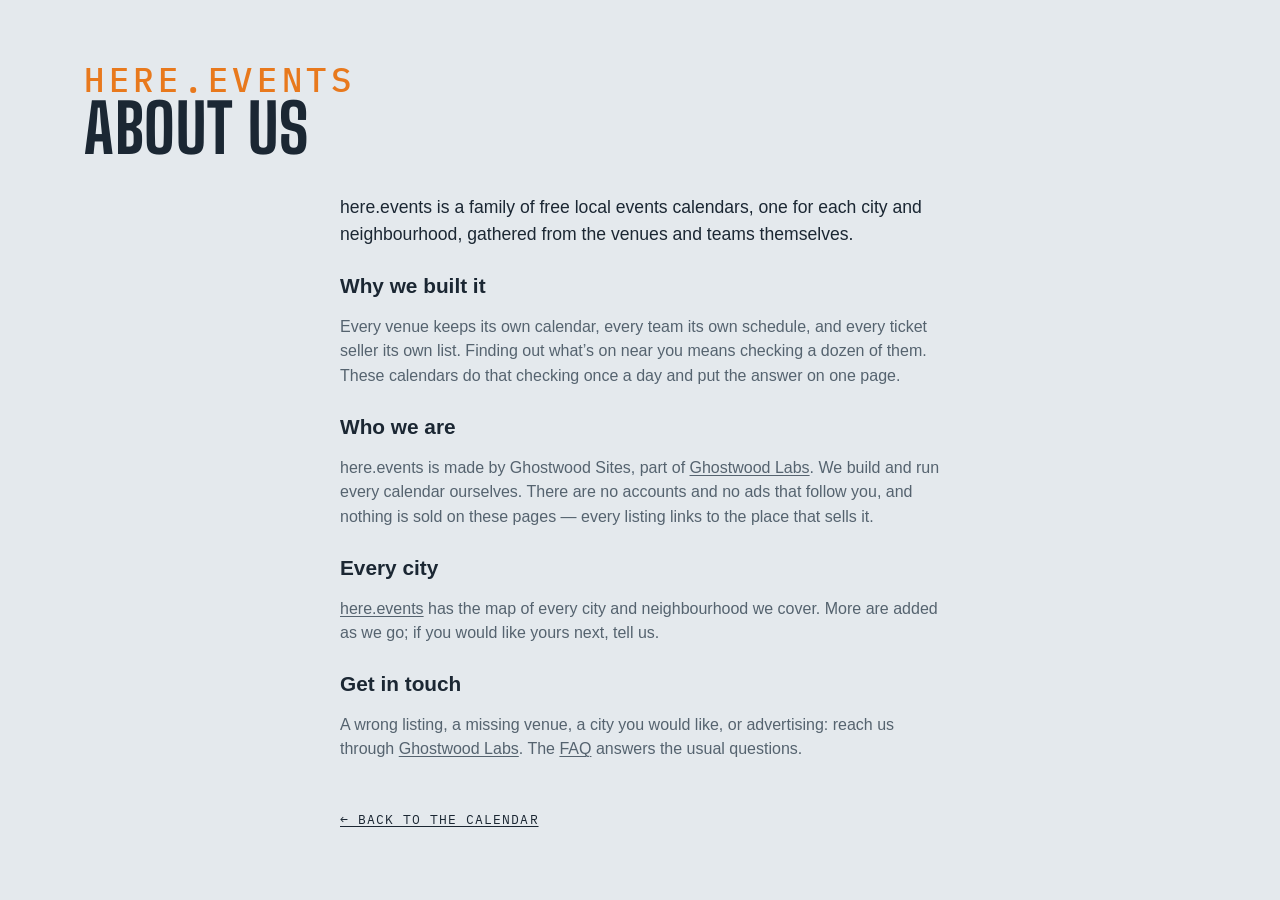
==== site/about.html @ 0069879a "Sources and About Us as their own pages, FAQ the same on every site, More Cities centred Co-Authored" ====
<!DOCTYPE html>
<html lang="en">
<head>
<meta charset="utf-8">
<meta name="viewport" content="width=device-width, initial-scale=1, viewport-fit=cover">
<meta name="theme-color" media="(prefers-color-scheme: light)" content="#edf1f4">
<meta name="theme-color" media="(prefers-color-scheme: dark)" content="#141a20">
<script>
  try {
    var t = localStorage.getItem('lqa-theme');
    var PHONE = '(max-width: 640px), (pointer: coarse) and (max-height: 500px)';
    if ((t === 'light' || t === 'dark') && !matchMedia(PHONE).matches) document.documentElement.dataset.theme = t;
  } catch (e) { /* no storage — system it is */ }
</script>
<title>About Us — here.events</title>
<meta name="description" content="About here.events: free local events calendars for each city and neighbourhood, gathered from the venues and teams themselves.">
<link rel="icon" href="favicon.svg" type="image/svg+xml">
<link rel="preconnect" href="https://fonts.googleapis.com">
<link rel="preconnect" href="https://fonts.gstatic.com" crossorigin>
<link href="https://fonts.googleapis.com/css2?family=Big+Shoulders:opsz,wght@10..72,500;10..72,700&family=IBM+Plex+Mono:wght@400;500&display=swap" rel="stylesheet">
<link rel="stylesheet" href="styles.css?v=__V__">
<script src="city.js?v=__V__"></script>
</head>
<body>

<!-- the Ghostwood Labs mark, drawn once; the masthead and the footer <use> it -->
<svg width="0" height="0" style="position:absolute" aria-hidden="true">
  <symbol id="gw-mark" viewBox="0 0 576 576">
    <g fill="none" stroke="currentColor" stroke-width="24" stroke-linecap="round" stroke-linejoin="round">
      <path d="M300.19 51.03A26 26 0 0 1 275.81 51.03L235.63 29.71A26 26 0 0 0 210.57 30.08L103.63 91.02A26 26 0 0 0 90.5 113.61L90.5 161.4A26 26 0 0 1 77.38 183.98L39.62 205.52A26 26 0 0 0 26.5 228.1L26.5 347.9A26 26 0 0 0 39.62 370.48L77.38 392.02A26 26 0 0 1 90.5 414.6L90.5 462.39A26 26 0 0 0 103.63 484.98L210.57 545.92A26 26 0 0 0 235.63 546.29L275.81 524.97A26 26 0 0 1 300.19 524.97L340.37 546.29A26 26 0 0 0 365.43 545.92L472.37 484.98A26 26 0 0 0 485.5 462.39L485.5 414.6A26 26 0 0 1 498.62 392.02L536.38 370.48A26 26 0 0 0 549.5 347.9L549.5 228.1A26 26 0 0 0 536.38 205.52L498.62 183.98A26 26 0 0 1 485.5 161.4L485.5 113.61A26 26 0 0 0 472.37 91.02L365.43 30.08A26 26 0 0 0 340.37 29.71L300.19 51.03Z"/>
      <path d="M288 57.5L288 177.5"/>
      <path d="M288 518.5L288 403.5"/>
      <path d="M90.5 176.5L144.63 204.58A26 26 0 0 0 169.19 204.26L209.58 181.92A26 26 0 0 0 223 159.17L223 101.5L158.5 137.5"/>
      <path d="M485.5 176.5L431.37 204.58A26 26 0 0 1 406.81 204.26L366.42 181.92A26 26 0 0 1 353 159.17L353 101.5L417.5 137.5"/>
      <path d="M157 211L157 287.5"/>
      <path d="M419 211L419 287.5"/>
      <path d="M90.5 399.5L144.63 371.42A26 26 0 0 1 169.19 371.74L209.58 394.08A26 26 0 0 1 223 416.83L223 474.5L158.5 438.5"/>
      <path d="M485.5 399.5L431.37 371.42A26 26 0 0 0 406.81 371.74L366.42 394.08A26 26 0 0 0 353 416.83L353 474.5L417.5 438.5"/>
      <path d="M26.5 288L92 325.5L92 250.5"/>
      <path d="M549.5 288L484 325.5L484 250.5"/>
    </g>
  </symbol>
</svg>

<!-- About us (Steve, 2026-10-29: "Create an about us section just to the left of FAQ, make it work
     the same"): one shared page for every city, word for word, like the FAQ. Styled by .ad-page. -->
<header class="masthead">
  <div class="masthead-text">
    <p class="eyebrow">here.events</p>
    <h1>About Us</h1>
  </div>
</header>
<main class="ad-page about-page">
  <p class="ad-lead">here.events is a family of free local events calendars, one for each city and neighbourhood, gathered from the venues and teams themselves.</p>

  <h2>Why we built it</h2>
  <p>Every venue keeps its own calendar, every team its own schedule, and every ticket seller its own list. Finding out what’s on near you means checking a dozen of them. These calendars do that checking once a day and put the answer on one page.</p>

  <h2>Who we are</h2>
  <p>here.events is made by Ghostwood Sites, part of <a href="https://ghostwoodlabs.com/" rel="noopener">Ghostwood Labs</a>. We build and run every calendar ourselves. There are no accounts and no ads that follow you, and nothing is sold on these pages — every listing links to the place that sells it.</p>

  <h2>Every city</h2>
  <p><a href="https://here.events/">here.events</a> has the map of every city and neighbourhood we cover. More are added as we go; if you would like yours next, tell us.</p>

  <h2>Get in touch</h2>
  <p>A wrong listing, a missing venue, a city you would like, or advertising: reach us through <a href="https://ghostwoodlabs.com/" rel="noopener">Ghostwood Labs</a>. The <a href="faq.html">FAQ</a> answers the usual questions.</p>

  <a class="ad-back" href="./">← Back to the calendar</a>
</main>
</body>
</html>
---- site/styles.css ----
/* Lower Queen Anne Events — overcast-sky palette, marquee display type. */

:root {
  --sky: #e4e9ed;        /* overcast paper (a step down from #edf1f4, Steve 2026-10-12: "a little less glaring") */
  --mist: #f7f9fb;       /* card surface (was pure white) */
  --ink: #1b2733;        /* Puget ink */
  --ink-soft: #55636f;
  --ink-bright: #1b2733; /* the logo: pure white in the dark palette, ink here */
  --line: #c3ccd4;
  --gold: #e8791d;       /* Space Needle "Galaxy Gold" */
  --gold-soft: #fbe9d8;
  /* Color coding is muted (a step back from the pure primaries) and each
     group keeps to its own family so a dot or stripe reads as what it is:
     venues are cool (blue → violet → teal), event types are warm (yellow →
     orange → red → pink). */
  /* venue hues (chips, grid ticks, agenda tags): a sweep from teal through
     blue and violet to magenta, neighbors alternating light and dark */
  /* all three families sit a step back from the pure primaries: the same
     hues, less glare, so the stripes and ticks read after the titles */
  --v-cedars: #2e9e8b; --v-clallam: #6f9e2e; --v-worden: #2e4f9e; --v-jeffco: #9e6b2e; --v-quinault: #2e749e; --v-osconv: #9e2e90; --v-littlecreek: #9e2e2e; /* the rooms, one hue each (city.js cssVar): the peninsula cool, the coast warm */
  --venue-text: 72%;     /* how much of the venue hue the card's venue label keeps (light mode) */
  --tint: 26%;           /* the venue wash behind a series card (light mode; 13% in the dark palette) */
  --row-a: #f3f6f8; --row-b: #d6dde3; /* the list's rows alternate light and dark grey; only a series keeps its venue's hue (Steve, 2026-10-20) */
  /* event-type hues (calendar ticks, agenda right edge): concerts salmon and
     arts crimson keep clear of the brand orange; movies slate = "quiet" */
  --t-concert: #d9664f;
  --t-sports: #d4b106;
  --t-arts: #b8303f;
  --t-movie: #7a8a99;
  --t-community: #d63f9c;
  --t-expo: #2a9d8f;      /* conventions & expos: turquoise, the one hue the types didn't use */
  --t-bar: #c28a12;       /* bar nights: amber, an ale between the sports yellow and concert salmon */
  --alert: #e02b26;       /* cancelled / postponed notes: plain bright red */
  --barh-base: 3.4rem;   /* the pinned filter bar's height (chips 2.25rem + padding) */
  --titleh: 1.7rem;      /* the bar's title line (1.2rem + .5rem gap), added while scrolled */
  --barh: var(--barh-base); /* what the sticky things below the bar offset by */
  --rule: color-mix(in srgb, var(--line), var(--ink-soft)); /* list dividers: a step brighter than --line */
  /* the scorebug (the live game block, .tf-bug): a light panel in this theme, the broadcast's charcoal in the dark one (Steve, 2026-10-12: the charcoal panel on the light card looked bad) */
  --bug-bg: #f9fafb; --bug-frame: #c9d2da; --bug-ink: #1b2733; --bug-soft: #55636f; --bug-dim: #7c8894; --bug-rowline: #d5dce3; --bug-off: #b3bcc5; --bug-muted: #6b7784; --bug-score-bg: #ffffff; --bug-shadow: rgba(15, 25, 35, .10); --bug-redzone: #c8261f;
  --bug-bw: 1px; --frame: var(--line); --frame-w: 1px; /* the game block's frame and the bug's rules: hairlines in the card's line colour here, the 2px broadcast frame in the dark theme (Steve, 2026-10-12: "soften … the borders in general") */
  --cell-mix: 22%; --cell-ink: var(--ink); --cell-bar: 4px; --cell-shadow: none; /* the bug's team cells: a wash of the club colour with a bar of it at the left and ink type, instead of the solid cell ("soften the colors here") */
  --tick-mix: var(--ink); --tick-pct: 65%; /* the refresh countdown ring: the club's colour mixed toward ink here, toward white on the dark ground (the mix itself is written in the .tf-refresh rule: a token holding var(--team-2) would resolve here on :root, where no club colour exists, and come out empty) */
  --dot: color-mix(in srgb, var(--ink-soft) 40%, transparent); /* the dotted underline under the watch strip's links */
  --display: "Big Shoulders", "Arial Narrow", sans-serif;
  --body: -apple-system, BlinkMacSystemFont, "Segoe UI", "Helvetica Neue", sans-serif;
  --mono: "IBM Plex Mono", ui-monospace, Menlo, monospace;
}
/* Dark palette. Applies when the system prefers dark and the visitor hasn't
   picked Light, or whenever they've picked Dark (the toggle sets
   data-theme on <html>; "system" leaves it unset). The two blocks must
   stay identical — CSS has no way to give one ruleset two unrelated
   conditions. */
@media (prefers-color-scheme: dark) {
  :root:not([data-theme="light"]) {
    color-scheme: dark;
    --sky: #141a20; --mist: #1d252e; --ink: #e8edf1; --ink-soft: #9aa7b2; --ink-bright: #ffffff;
    --line: #333f4a; --gold: #f08a33; --gold-soft: #3a2a1a;
    --v-cedars: #86ead9; --v-clallam: #c0ea86; --v-worden: #86a3ea; --v-jeffco: #eabc86; --v-quinault: #86c4ea; --v-osconv: #ea86dd; --v-littlecreek: #ea8686;
    --venue-text: 100%; --tint: 13%;
    --row-a: #1e252c; --row-b: #2c343c;
    --t-concert: #f0806a; --t-sports: #f2d21b; --t-arts: #d63a4f;
    --t-movie: #8b9db0; --t-community: #e660a8; --t-expo: #4fd1c5; --t-bar: #e3ad3c; --alert: #ff4b3e;
    --bug-bg: #2b2d30; --bug-frame: #c9cdd2; --bug-ink: #f4f4f4; --bug-soft: #d5d8dc; --bug-dim: #b9bec4; --bug-rowline: #5c6167; --bug-off: #6a6d72; --bug-muted: #4a4f56; --bug-score-bg: #fafafa; --bug-shadow: rgba(0, 0, 0, .35); --bug-redzone: #ff7b7b;
  --bug-bw: 2px; --frame: var(--ink-soft); --frame-w: 2px; --cell-mix: 100%; --cell-ink: #fff; --cell-bar: 0px; --cell-shadow: 0 1px 2px rgba(0, 0, 0, .5);
    --bug-bw: 2px; --frame: var(--ink-soft); --frame-w: 2px; --cell-mix: 100%; --cell-ink: #fff; --cell-bar: 0px; --cell-shadow: 0 1px 2px rgba(0, 0, 0, .5);
    --tick-mix: white; --tick-pct: 45%;
    --dot: color-mix(in srgb, var(--ink-soft) 60%, transparent);
  }
}
:root[data-theme="dark"] {
  color-scheme: dark;
  --sky: #141a20; --mist: #1d252e; --ink: #e8edf1; --ink-soft: #9aa7b2; --ink-bright: #ffffff;
  --line: #333f4a; --gold: #f08a33; --gold-soft: #3a2a1a;
  --v-cedars: #86ead9; --v-clallam: #c0ea86; --v-worden: #86a3ea; --v-jeffco: #eabc86; --v-quinault: #86c4ea; --v-osconv: #ea86dd; --v-littlecreek: #ea8686;
  --venue-text: 100%; --tint: 13%;
  --row-a: #1e252c; --row-b: #2c343c;
  --t-concert: #f0806a; --t-sports: #f2d21b; --t-arts: #d63a4f;
  --t-movie: #8b9db0; --t-community: #e660a8; --t-expo: #4fd1c5; --t-bar: #e3ad3c; --alert: #ff4b3e;
  --bug-bg: #2b2d30; --bug-frame: #c9cdd2; --bug-ink: #f4f4f4; --bug-soft: #d5d8dc; --bug-dim: #b9bec4; --bug-rowline: #5c6167; --bug-off: #6a6d72; --bug-muted: #4a4f56; --bug-score-bg: #fafafa; --bug-shadow: rgba(0, 0, 0, .35); --bug-redzone: #ff7b7b;
  --tick-mix: white; --tick-pct: 45%;
  --dot: color-mix(in srgb, var(--ink-soft) 60%, transparent);
}
:root[data-theme="light"] { color-scheme: light; }

* { box-sizing: border-box; }
html { scroll-behavior: smooth; overflow-x: clip; } /* clip: the footer bleeds to the viewport edges */
@media (prefers-reduced-motion: reduce) { html { scroll-behavior: auto; } }
/* the page is 62rem wide, and steps wider on big screens so event names
   get a single line: the calendar column is fixed, so all of the extra
   width goes to the cards (the footer line follows) */
:root { --pagew: 62rem; }
@media (min-width: 1180px) { :root { --pagew: 72rem; } }
@media (min-width: 1360px) { :root { --pagew: 80rem; } }
body {
  /* no bottom padding: the sticky footer is the page's last thing, and any
     padding here would show as a blank band under it once the list is short.
     A column flex at least a viewport tall, so a short page (the Teams view
     with one team) still puts the footer at the bottom edge */
  display: flex; flex-direction: column; min-height: 100vh; min-height: 100dvh;
  margin: 0 auto; padding: 0 1.25rem; max-width: var(--pagew);
  background: var(--sky); color: var(--ink);
  font: 16px/1.55 var(--body);
}
/* flex items refuse to shrink below their content's minimum width, so one
   unwrappable line (a TV listing, the compact bar's title) would push a whole
   section past a phone's edge; let them shrink like blocks */
body > * { min-width: 0; }
a { color: inherit; text-underline-offset: 2px; }
:focus-visible { outline: 2px solid var(--ink-soft); outline-offset: 2px; }

/* ---- masthead ---- */
.masthead {
  display: flex; flex-wrap: wrap; gap: 1.5rem; align-items: flex-end;
  justify-content: space-between; padding: 2.5rem 0 1rem;
}
.eyebrow {
  font-family: var(--mono); font-size: .8rem; letter-spacing: .12em;
  text-transform: uppercase; color: var(--gold); margin: 0 0 .3rem;
}
h1 {
  font-family: var(--display); font-weight: 700; font-size: clamp(2.6rem, 7vw, 4.2rem);
  line-height: .92; text-transform: uppercase; letter-spacing: .01em; margin: 0;
}
.masthead-text { min-width: 0; max-width: 100%; } /* a flex item would grow to its widest line and push past a phone's edge */
/* "More Cities" (See All until 2026-10-13, Other Places until 2026-10-18): the pill before the theme pill, to the same map (Steve, 2026-10-12); in the pinned bar the chip's text folds away and the map glyph stays */
/* Add To My Calendar: the first of the masthead's tools (Steve, 2026-10-26, "should move here" — beside More Cities; in the bar from 2026-09-16 until then), sized like the More Cities pill beside it */
.masthead-tools #subscribeBtn { order: 3; display: inline-flex; align-items: center; gap: .45rem; min-height: calc(1.7rem + 8px); padding: 0 .95em; }
.masthead-tools #subscribeBtn svg { width: 1rem; height: 1rem; flex: none; }
.masthead-tools #subscribeBtn:hover { border-color: var(--ink-soft); }
.bar-title .masthead-tools #subscribeBtn { min-height: 1.7rem; padding: 0 .5em; } /* icon-only in the title line, like the pill (the label rule is .bar-title .masthead-tools .chip span) */
.masthead-tools .see-all { order: 4; display: inline-flex; align-items: center; gap: .45rem; min-height: calc(1.7rem + 8px); padding: 0 .95em; text-decoration: none; }
.masthead-tools .see-all svg { width: 1rem; height: 1rem; fill: none; stroke: currentColor; stroke-width: 1.6; stroke-linejoin: round; stroke-linecap: round; }
.masthead-tools .see-all:hover { border-color: var(--ink-soft); }
.bar-title .masthead-tools .see-all { min-height: 1.7rem; padding: 0 .5em; }
/* the mark and the name as one thing: the mark stretches to the text's
   height (eyebrow + title) and keeps square, in the footer mark's white */
.masthead { --mast-title: clamp(2.6rem, 7vw, 4.2rem); } /* the title's size; the eyebrow and the mark are cut from it */
.masthead h1 { font-size: var(--mast-title); }
/* the picture (Steve, 2026-09-21: line art, the Needle's crown the focus):
   the top of the Space Needle from the Highsmith aerial, traced to single
   smooth lines at build (a gradient-magnitude pass over the photo, see the
   memory note), a 4.5:1 window from the spire tip to the Queen Anne treeline
   with the Needle centred and the Cascades ridge behind
   (design/lqa-masthead-lines-gen.py). The
   drawing is a luminance mask (masthead-lines.png, white = line) over a box
   of ink, so the lines are the palette's own ink in either theme. A band
   behind the masthead, the Needle toward the right, dissolving into the page
   on every side — no hard edge where the art stops (Steve, 2026-09-21) */
.masthead { min-height: 11rem; overflow: hidden; isolation: isolate; } /* a slim band (Steve, 2026-09-20: minimal) */
.masthead-photo { /* the drawing fills the gap between the name and the theme pill (Steve, 2026-10-05: "in all the modes try to make it fill this space"): a flex item between them, as tall as the band (the negative margins reach over the band's padding) */
  order: 1; flex: 1 1 0; align-self: stretch; min-width: 0; z-index: -1;
  margin: -2.5rem 0 -1rem; pointer-events: none;
  background: #fff; opacity: .9; /* white lines on the dark palette, black on the light one (Steve: "white and black with antialiasing") */
  -webkit-mask-image: url(masthead-lines.png), linear-gradient(to right, transparent 0%, #000 10%, #000 92%, transparent 100%), linear-gradient(to bottom, #000 0%, #000 58%, transparent 100%);
  mask-image: url(masthead-lines.png), linear-gradient(to right, transparent 0%, #000 10%, #000 92%, transparent 100%), linear-gradient(to bottom, #000 0%, #000 58%, transparent 100%);
  -webkit-mask-size: auto 100%, 100% 100%, 100% 100%; mask-size: auto 100%, 100% 100%, 100% 100%; /* the drawing at the band's height, however wide the gap: the Needle stays whole, the ridge beside it shows as far as the gap allows */
  -webkit-mask-position: 50% 0%, 0 0, 0 0; mask-position: 50% 0%, 0 0, 0 0; /* the Needle is at the drawing's centre, so its spire is the centre of the gap at every width (Steve, 2026-10-05: "make the center the top of the needle") */
  -webkit-mask-repeat: no-repeat; mask-repeat: no-repeat;
  mask-mode: luminance, alpha, alpha;
  -webkit-mask-composite: source-in; mask-composite: intersect;
}
.masthead-tools { order: 2; }
:root[data-theme="light"] .masthead-photo { background: #000; opacity: .7; }
@media (prefers-color-scheme: light) { :root:not([data-theme="dark"]) .masthead-photo { background: #000; opacity: .7; } }
.masthead-text { position: relative; }
.masthead .eyebrow { font-size: calc(var(--mast-title) * .5); font-weight: 500; letter-spacing: .14em; margin-bottom: .1rem; line-height: 1; } /* "Seattle": half the title's size (Steve, 2026-09-16: twice the quarter it was), a shade bolder */
/* the masthead's tools (Steve, 2026-09-14): Add To My Calendar (back here
   2026-10-26), the More Cities pill and the theme pill at the masthead's
   right end — the bar below keeps its room for the switch, filters, search,
   the clubs and the season calendar chip */
.masthead { position: relative; }
.masthead-tools { display: flex; align-items: center; gap: .6rem; flex: none; margin-left: auto; }
.sub { color: var(--ink-soft); max-width: 34rem; margin: .8rem 0 0; }

.updated { /* the "Updated …" stamp: an eyebrow line under the title, spaced like the one above it */
  margin: .3rem 0 0; min-height: 1em;
}
/* Solid-ink pill with the page background as its text — a dark pill in
   light mode, a light one in dark — softened on hover (the event sheet's
   Tickets button). */
.btn-cal {
  display: inline-flex; align-items: center; gap: .55em; margin: auto 0;
  font: 600 1rem/1 var(--body); color: var(--sky); background: var(--ink);
  border: 0; border-radius: 999px; padding: .85em 1.4em .85em 1.15em; cursor: pointer;
  transition: background .15s, color .15s;
}
.btn-cal svg { width: 1.15em; height: 1.15em; flex: none; }
.btn-cal:hover { background: var(--ink-soft); color: var(--sky); }
/* the subscribe pop: app.js placeSubscribePop fixes it under the masthead's
   Add To My Calendar button (right edges aligned); these are the fallback
   position and the look */
.pop {
  position: absolute; right: 0; top: calc(100% + 1.1rem); z-index: 10;
  width: min(18rem, 100%); background: var(--mist); border: 1px solid var(--line);
  border-radius: 8px; padding: 1rem 1.1rem; box-shadow: 0 8px 28px rgba(15, 25, 35, .18);
  font-size: .92rem;
}
.pop p { margin: 0 0 .6rem; }
.pop > :last-child { margin-bottom: 0; }
/* everything in the pop sits on one centre line: the checkbox row, the
   three named calendar tiles, the QR / Copy Link chips, then the note */
.pop-tiles { display: grid; grid-template-columns: repeat(3, 4.6rem); justify-content: center; gap: .6rem; margin: 0 0 .7rem; }
.pop-tools { display: flex; justify-content: center; gap: .5rem; margin: 0 0 .9rem; }
.pop-tools .chip { display: inline-flex; align-items: center; gap: .4rem; text-decoration: none; padding: .45em .85em; }
.pop-tools .chip svg { width: 1rem; height: 1rem; flex: none; color: var(--gold); }
.pop-tools .chip:hover { border-color: var(--ink-soft); }
/* Copy Link: a check replaces the icon for a moment after copying */
.pop-tools .chip.is-done svg { display: none; }
.pop-tools .chip.is-done::before { content: "✓"; font-weight: 700; line-height: 1; }
.qr-panel { text-align: center; margin-bottom: .6rem; }
#qrImg {
  display: inline-block; width: 170px; height: 170px;
  background: #fff; padding: 6px; border-radius: 8px;
}
#qrImg svg { display: block; width: 100%; height: 100%; }
/* a tile: the service's icon over its name */
.tile {
  display: grid; justify-items: center; gap: .4rem;
  padding: .6rem .3rem .5rem; border: 1px solid var(--line); border-radius: 10px;
  background: var(--sky); text-decoration: none; color: var(--ink-soft);
}
.tile-logo { width: 2.4rem; height: 2.4rem; border-radius: 8px; object-fit: contain; }
.tile span { font-family: var(--mono); font-size: .62rem; text-transform: uppercase; letter-spacing: .08em; line-height: 1; }
.tile:hover { border-color: var(--ink-soft); color: var(--ink); }
/* ---- filter bar: one row of matching chips ---- */
/* Funnel (filters), Reset, Copy link, Add To Calendar, then the theme toggle
   at the right end. position: relative makes the bar the box the subscribe
   pop hangs from. */
.filterbar {
  display: flex; flex-wrap: nowrap; gap: .6rem; align-items: center;
  margin: .75rem 0 0; position: relative;
}
.filterbar > * { flex-shrink: 0; }
.filterbar .chip {
  display: inline-flex; align-items: center; gap: .45rem; min-height: 2.25rem;
  position: relative; /* for the visually-hidden labels in .is-tight */
}
.filterbar .chip svg { width: 1rem; height: 1rem; flex: none; }
.filterbar .chip:not(:disabled):hover { border-color: var(--ink-soft); }
/* the funnel's chevron is the panel's open/closed indicator. Its outline is
   deliberately the same whether or not a filter is active — Reset lighting
   up is the "something's filtered" signal. */
/* The bar can't wrap. When its content wouldn't fit — app.js measures and
   sets .is-tight — the view switch's words go (see .view-toggle); the labeled
   Add To My Calendar chip that used to shed its label here left the bar for
   the masthead 2026-10-26. */
/* the Teams chip is a switch: solid while its view is on show */
/* the view switch: list | month | home teams, a three-stop pill like the theme's (same rules, .view-toggle) */
.view-toggle[data-active="month"] .theme-knob { left: calc(3px + var(--tt)); }
.view-toggle[data-active="teams"] .theme-knob { left: calc(3px + 2 * var(--tt)); }
.view-toggle button[aria-checked="true"] { color: var(--sky); }
/* while the Teams view is up the agenda's own controls step aside — the
   filters, search, the Today floater, Add To Calendar and the phone's calendar chip */
html.teams-open .search-wrap,
html.teams-open .cal-toggle { display: none; } /* Add To Calendar stays: in Teams mode it offers the club's season feed */
html.teams-open #calToday { display: none; }
.cal-side:not(.is-float) .cal { margin-bottom: 1.6rem; } /* room for the TODAY tab below the docked card */
/* the search box: a chip that takes typing, a magnifier at its right end and
   no placeholder; it gives up width first when the row gets tight */
.filterbar .search-wrap { position: relative; display: flex; flex: 1 1 10rem; min-width: 10rem; max-width: none; } /* the whole of the row's slack (Steve, 2026-10-24, "span the full width"; capped at 28rem from 2026-09-15 until then) */ /* takes whatever room the row has left, never less than a word's worth: the chips drop their labels first (is-tight) */
#searchBox {
  width: 100%; font: 500 .85rem/1 var(--body); color: var(--ink); background: var(--mist);
  border: 1px solid var(--line); border-radius: 999px; padding: .5em 2.4em .5em .95em; min-height: 2.25rem;
  -webkit-appearance: none; appearance: none;
}
#searchBox::-webkit-search-cancel-button { margin-right: .2em; }
/* hover and focus both just brighten the edge — no orange ring on a text box */
#searchBox:hover { border-color: var(--ink-soft); }
#searchBox:focus, #searchBox:focus-visible { outline: none; border-color: var(--ink); }
.search-wrap svg {
  position: absolute; right: .85rem; top: 50%; width: 1rem; height: 1rem;
  transform: translateY(-50%); color: var(--ink-soft); pointer-events: none;
}
/* Right end of the bar, left to right: the calendar chip (narrow layouts
   only), then the season calendar chip (DOM order keeps the chips together;
   flex order places them); the search box grows to fill the gap before them.
   Add To My Calendar was the bar's last chip from 2026-09-16 to 2026-10-26. */
#calToggle { order: 2; }
#viewToggle { order: -1; } /* the view switch leads the bar in either mode (Steve, 2026-09-14) */
/* light / dark: a two-stop pill at the bar's right end, the ink knob
   sliding under the stop in effect (the system's side until a click) */
.theme-toggle {
  position: relative; display: inline-flex; order: 5;
  padding: 3px; border: 1px solid var(--line); border-radius: 999px; background: var(--mist);
}
.theme-toggle { --tt: 2rem; cursor: pointer; } /* stop width — wider on phones for the tap target; the rim and the knob are click targets too (a press anywhere steps the pill) */
.theme-toggle button {
  position: relative; z-index: 1; width: var(--tt); height: 1.7rem; cursor: pointer;
  background: none; border: 0; padding: 0; color: var(--ink-soft); border-radius: 999px;
  display: grid; place-items: center;
}
.theme-toggle button svg { width: 1rem; height: 1rem; }
.theme-toggle button[aria-checked="true"] { color: var(--sky); } /* still a click target: any stop flips */
.theme-toggle button:not([aria-checked="true"]):hover { color: var(--ink); }
.theme-knob {
  position: absolute; top: 3px; left: 3px; width: var(--tt); height: calc(100% - 6px);
  border-radius: 999px; background: var(--ink); transition: left .18s; /* ink knob, page-colored icon — like a checked box */
}
.theme-toggle[data-active="dark"] .theme-knob { left: calc(3px + var(--tt)); }
.theme-toggle[data-active="system"] .theme-knob { left: calc(3px + 2 * var(--tt)); }
@media (prefers-reduced-motion: reduce) { .theme-knob { transition: none; } }
/* the view stops carry their words — List · Month · Teams — while the bar has room (Steve, 2026-10-24,
   "span the full width … display text for the icons if there is space"; Kona first, every city the same day):
   is-tight (app.js fitFilterBar / fitTeamStrip) drops them back to icons, and the ink knob is measured under
   the lit stop by app.js placeKnob (--knob-x/--knob-w), whatever its width. After the .theme-toggle rules so
   width: auto wins. */
.view-toggle button { width: auto; min-width: var(--tt); padding: 0 .7rem 0 .55rem; gap: .4rem; display: inline-flex; align-items: center; justify-content: center; }
.view-toggle .vt-label { font: 500 .8rem/1 var(--body); letter-spacing: .01em; white-space: nowrap; }
.filterbar.is-tight .view-toggle button { padding: 0; width: var(--tt); }
.filterbar.is-tight .vt-label { display: none; }
.view-toggle[data-active] .theme-knob { left: var(--knob-x, 3px); width: var(--knob-w, var(--tt)); transition: left .18s, width .18s; }
@media (prefers-reduced-motion: reduce) { .view-toggle[data-active] .theme-knob { transition: none; } }
/* the Filter button rides at the end of the view pill, past a hairline, in every mode (Steve, 2026-10-24,
   "for all sites, and modes combine these"): icon + word like the stops, the word going with is-tight; while
   the panel is open it wears the ink like a knob of its own. It is not a stop: the knob never moves to it. */
.view-toggle .vt-filter { width: auto; min-width: var(--tt); padding: 0 .7rem 0 .55rem; } /* a stop like the others — no divider (Steve, 2026-10-24: "vert lines should be consistent") */
.filterbar.is-tight .view-toggle .vt-filter { width: auto; padding: 0 .35rem 0 .4rem; }
.view-toggle .vt-filter[aria-expanded="true"], .view-toggle .vt-filter[aria-expanded="true"]:hover { background: var(--ink); color: var(--sky); border-radius: 999px; }
/* the bar stays pinned at the top while the list scrolls (--barh is its
   height — the month dividers and the calendar strip stick just below it);
   the panel floats open under it, over the content, which stays put */
.filter-area {
  position: sticky; top: 0; z-index: 30; background: var(--sky);
  padding: .55rem 0 .6rem; margin-top: .2rem;
}
.filter-area .filterbar { margin: 0; }
/* the pinned bar's title: one slim line above the chips in the masthead's
   face, shown once the masthead itself has scrolled off; --titleh is what
   it adds to the bar, and html.is-scrolled adds that to --barh */
.bar-title { /* one size for all three parts */
  display: flex; align-items: baseline; gap: .9rem; white-space: nowrap;
  font-family: var(--display); font-weight: 700; font-size: 1.1rem; line-height: 1.2rem;
  text-transform: uppercase; letter-spacing: .02em; margin: 0 0 .5rem;
}
.bar-title[hidden] { display: none; } /* an author display beats the UA [hidden] rule */
.eyebrow[hidden], .bar-eyebrow[hidden] { display: none; } /* an empty eyebrow (a city with no neighbourhood) takes no room */
.bar-name { min-width: 0; overflow: hidden; text-overflow: ellipsis; } /* the title gives way first */
.bar-eyebrow { /* "Seattle" and "Updated …" in the masthead's eyebrow face */
  flex: none; font-family: var(--mono); font-weight: 400; letter-spacing: .08em; color: var(--gold);
}
#barUpdated { display: none; } /* the stamp is the footer's alone (Steve, 2026-09-16) */
html.is-scrolled { --titleh: 2.2rem; --barh: calc(var(--barh-base) + var(--titleh)); } /* the title line carries the masthead's tools while scrolled (app.js markStuck moves them): 1.7rem chips + the .5rem gap */
/* the tools in the title line: icon-only chips a size down, the theme pill scaled to match, at the line's right end (the pop still hangs from the bar below) */
.bar-title .masthead-tools { align-self: center; margin-left: auto; gap: .4rem; }
.bar-title .masthead-tools .chip { min-height: 1.7rem; padding: .2em .5em; }
.bar-title .masthead-tools .chip span { position: absolute; width: 1px; height: 1px; overflow: hidden; clip: rect(0 0 0 0); white-space: nowrap; }
.bar-title .masthead-tools .chip svg { width: 1rem; height: 1rem; }
.bar-title .theme-toggle { zoom: .8; }
.filter-panel {
  position: absolute; left: 0; right: 0; top: calc(100% + .5rem); z-index: 20;
  background: var(--mist); border: 1px solid var(--line);
  border-radius: 10px; padding: 1rem 1.1rem;
  box-shadow: 0 12px 36px rgba(0, 0, 0, .3);
  max-height: calc(100vh - 8rem); max-height: calc(100dvh - 8rem); overflow-y: auto;
}
/* Kayak-style panel: columns of checkbox rows, Select all | Clear all links
   per group, an "only" link on hover, and an event count on the right. */
/* the groups sit in columns with a rule between them (a rule above, on
   phones, where they stack) */
.fp-cols { display: grid; grid-template-columns: repeat(auto-fit, minmax(18rem, 1fr)); gap: 1.25rem 0; } /* wide enough that no name wraps; tablets get two columns */
.fp-group { padding: 0 1.25rem; min-width: 0; } /* columns share the width evenly; a long name clips with an ellipsis rather than pushing the next column out of the panel (2026-10-18, the neighbourhood rows) */
.fp-group:first-child { padding-left: 0; }
.fp-group:last-child { padding-right: 0; }
.fp-group + .fp-group { border-left: 1px solid var(--line); }
@media (max-width: 640px) {
  .fp-group { padding: 0; }
  .fp-group + .fp-group { border-left: 0; border-top: 1px solid var(--line); padding-top: 1.1rem; }
}
/* top row: preset chips (the lit one matches the current state) with the
   Sold Out and Holidays switches pushed to the right. They are switches, not
   allow boxes like the rows below (one narrows the list, one adds days), so
   they wear a pill-and-knob face instead of the tick box */
.fp-switch { position: relative; display: flex; align-items: center; gap: .5rem; cursor: pointer; }
.fp-switch input { position: absolute; opacity: 0; width: 1px; height: 1px; }
.sw {
  flex: none; width: 2rem; height: 1.15rem; position: relative;
  border: 1.5px solid var(--ink-soft); border-radius: 1rem; background: var(--mist);
  transition: background .15s, border-color .15s;
}
.sw::after {
  content: ""; position: absolute; top: .1rem; left: .1rem; width: .75rem; height: .75rem;
  border-radius: 50%; background: var(--ink-soft); transition: transform .15s, background .15s;
}
.fp-switch input:checked + .sw { background: var(--ink); border-color: var(--ink); }
.fp-switch input:checked + .sw::after { transform: translateX(.85rem); background: var(--mist); }
.fp-switch:hover .sw { border-color: var(--ink); }
.fp-switch input:focus-visible + .sw { outline: 2px solid var(--ink-soft); outline-offset: 2px; }
.fp-top { display: flex; align-items: center; gap: 1rem; padding: 0 1.25rem; margin: 0 0 1.1rem; }
/* one row that scrolls sideways at every width, never wraps (Steve,
   2026-09-22); a right-edge fade (.is-more-right, app.js presetEdge) says
   more chips sit beyond the edge and lifts once scrolled to the end */
.fp-presets { display: flex; flex-wrap: nowrap; align-items: center; gap: .4rem; flex: 1; min-width: 0; overflow-x: auto; scrollbar-width: none; padding: 2px 0; scroll-padding: 0 1rem; }
.fp-presets::-webkit-scrollbar { display: none; }
.fp-presets.is-more-right { -webkit-mask-image: linear-gradient(to right, #000 calc(100% - 2.6rem), transparent); mask-image: linear-gradient(to right, #000 calc(100% - 2.6rem), transparent); }
.fp-preset { flex: none; }
.fp-soldout { margin-left: auto; white-space: nowrap; flex: none; }
.fp-holidays { white-space: nowrap; flex: none; }
.fp-preset { font-size: .8rem; padding: .4em .85em; min-height: 2rem; }
.fp-preset:hover { border-color: var(--ink-soft); }
.fp-preset.is-on { background: var(--ink); color: var(--sky); border-color: var(--ink); }
.fp-group h3 {
  white-space: nowrap; /* never wraps (Steve, 2026-09-22) */
  font-family: var(--mono); font-size: .68rem; text-transform: uppercase;
  letter-spacing: .1em; color: var(--ink); margin: 0 0 .35rem; font-weight: 700; /* bold, ink (Steve, 2026-09-22) */
  display: flex; align-items: baseline; gap: .6rem;
}
/* All · None at the heading's right end: plain words in the heading's own face, not chips */
.fp-allnone { margin-left: auto; display: inline-flex; align-items: baseline; gap: .35rem; font-weight: 500; color: var(--ink-soft); } /* the links stay quiet next to the bold title */
.fp-allnone i { font-style: normal; opacity: .6; }
.fp-set { font: inherit; letter-spacing: inherit; text-transform: inherit; color: var(--ink-soft); background: none; border: 0; padding: 0; cursor: pointer; text-decoration: underline; text-decoration-color: color-mix(in srgb, var(--ink-soft) 50%, transparent); text-underline-offset: 2px; }
.fp-set:hover { color: var(--ink); text-decoration-color: currentColor; }
.fp-list { display: flex; flex-direction: column; }
.fp-list + h3 { margin-top: 1rem; } /* a second group stacked in the same column */
.fp-list[hidden] + h3 { margin-top: 0; } /* a group folded away leaves the next heading level with the other columns' */
.fp-row { display: flex; align-items: center; gap: .5rem; padding: .3rem .35rem; border-radius: 6px; }
.fp-row:hover { background: var(--sky); }
.fp-check { position: relative; display: flex; align-items: center; gap: .6rem; cursor: pointer; min-width: 0; }
/* the Show | Hide pair at the row's end (Steve, 2026-09-22, third pass):
   two small words joined into one pill. Neither lit = no preference; the
   lit one is ink. Hide lit strikes the row's name */
.fp-seg { flex: none; display: inline-flex; margin-left: auto; border: 1.5px solid var(--line); border-radius: 999px; background: var(--mist); overflow: hidden; }
.fp-seg-b {
  font: inherit; font-size: .68rem; line-height: 1; letter-spacing: .02em; color: var(--ink-soft);
  background: none; border: 0; padding: .28rem .55rem; margin: 0; cursor: pointer;
}
.fp-seg-b + .fp-seg-b { border-left: 1.5px solid var(--line); }
.fp-seg-b:hover { color: var(--ink); background: color-mix(in srgb, var(--ink) 8%, transparent); }
.fp-seg-b[aria-pressed="true"] { color: var(--mist); background: var(--ink); }
.fp-seg-b:focus-visible { outline: 2px solid var(--ink-soft); outline-offset: 2px; }
.fp-check:hover .fp-name { color: var(--ink); }
.fp-name { font-size: .88rem; display: flex; align-items: center; gap: .45rem; white-space: nowrap; min-width: 0; }
.fp-name > * { overflow: hidden; text-overflow: ellipsis; } /* never wraps; a too-narrow column clips with an ellipsis */
.fp-name a { text-decoration-color: var(--line); }
.fp-name a:hover { text-decoration-color: var(--ink-soft); }
.fp-row:has(.fp-seg[data-mode="ex"]) .fp-name { opacity: .55; } /* a hidden row reads dimmed — the colour change alone, no strike-through (Steve, 2026-10-05) */
/* a city-wide site folds its column by neighbourhood (seattle-events, 2026-10-18): the neighbourhood's row carries a chevron that
   opens the rooms under it, indented behind a hairline; its Show | Hide pair works every room at once */
.fp-hood .fp-name { font-weight: 600; }
.fp-fold { flex: none; width: 1.15rem; height: 1.15rem; display: inline-flex; align-items: center; justify-content: center; border: 0; border-radius: 4px; background: none; padding: 0; margin: 0 -.1rem 0 -.2rem; color: var(--ink-soft); cursor: pointer; }
.fp-fold:hover { color: var(--ink); background: color-mix(in srgb, var(--ink) 8%, transparent); }
.fp-fold svg { width: .72rem; height: .72rem; transition: transform .15s; }
.fp-fold[aria-expanded="true"] svg { transform: rotate(90deg); }
.fp-sub { display: flex; flex-direction: column; margin: 0 0 .25rem 1rem; padding-left: .3rem; border-left: 1px solid var(--line); }
.fp-sub[hidden] { display: none; }
.fp-tail .fp-name { color: var(--ink-soft); font-style: italic; } /* the "More rooms" row at a group's foot: the rooms the usual view hides, folded (2026-10-18) */
.fp-tail:has(.fp-seg[data-mode="ex"]) .fp-name { opacity: 1; } /* it is usually all-Hide; dimming it too would make it vanish */
/* three groups — the two venue lists (Lower Queen Anne the wider), Teams
   (Steve, 2026-09-20; Capacity rows dropped 2026-09-22) */
@media (min-width: 641px) and (max-width: 899px) { .fp-tree .fp-cols { grid-template-columns: 1.1fr 1fr; } .fp-tree .fp-group:nth-child(3) { grid-column: 1; border-left: 0; padding-left: 0; padding-right: 1.25rem; border-top: 1px solid var(--line); padding-top: 1rem; margin-top: -.25rem; } } /* tablets: two columns, Teams under Lower Queen Anne (three squeezed the headings into wraps) */
@media (min-width: 900px) { .fp-tree .fp-cols { grid-template-columns: 1.15fr 1fr 1fr; } .fp-tree { right: auto; width: min(100%, 58rem); } } /* three columns of about twelve rows each (Festivals under Home Teams, 2026-10-05); the panel no wider than they need — it used to run the toolbar's width and stretch the rows across it (Steve: "feel free to shrink the width of the filter pop up") */
.fp-note { font-family: var(--mono); font-size: .66rem; color: var(--ink-soft); letter-spacing: .04em; margin-left: .35rem; } /* a band's seat range after its name */
.chip {
  font: 500 .85rem/1 var(--body); cursor: pointer; border-radius: 999px;
  padding: .5em .95em; background: var(--mist); color: var(--ink);
  border: 1px solid var(--line);
}

/* ---- agenda layout: list + docked mini calendar ---- */
.agenda { margin-top: 1.6rem; }
/* the view note: one plain line above the list while the view is not the
   usual one, the way back at its right (app.js renderViewNote) */
.view-note { display: flex; align-items: center; gap: .8rem; flex-wrap: wrap; margin: 0 0 1.1rem; padding: .55rem .9rem; border: 1px solid var(--line); border-radius: 10px; background: var(--mist); font-size: .88rem; }
.fp-group h3[hidden], .fp-list[hidden] { display: none; } /* a group with no rows in this city folds away with its heading (the flex displays above would otherwise beat [hidden]; Steve, 2026-10-11) */
.view-note[hidden] { display: none; }
.view-note .chip { margin-left: auto; font-size: .78rem; padding: .3em .75em; min-height: 1.9rem; }
/* the toast: a word above the footer after hiding something from the sheet, with Undo */
.toast { position: fixed; left: 50%; bottom: calc(3.6rem + env(safe-area-inset-bottom)); transform: translateX(-50%); z-index: 40; display: flex; align-items: center; gap: 1rem; padding: .6rem .6rem .6rem 1rem; border-radius: 999px; background: var(--ink); color: var(--sky); font-size: .88rem; box-shadow: 0 12px 36px rgba(0, 0, 0, .35); max-width: calc(100vw - 2rem); }
.toast[hidden] { display: none; }
.toast button { font: 700 .82rem/1 var(--body); color: var(--gold); background: none; border: 1px solid color-mix(in srgb, var(--sky) 35%, transparent); border-radius: 999px; padding: .45em .9em; cursor: pointer; }
.toast button:hover { border-color: var(--sky); }
.agenda, .teams { margin-bottom: 1.5rem; } /* the gap above the footer (its own top margin is auto) */
.agenda-layout {
  display: grid; grid-template-columns: minmax(0, 1fr) 18rem;
  gap: 0 2.5rem; align-items: start;
}
.agenda-layout > ol { grid-column: 1; }
.cal-side { position: sticky; top: calc(var(--barh) + .5rem); grid-column: 2; grid-row: 1; } /* same offset under the bar as the pops */
/* the Add To Calendar pop hangs over the docked calendar (same width, same right edge)
   and is shorter, so the calendar steps out while the pop is open */
.cal-side:not(.is-float) .cal { transition: opacity .15s; }
html.pop-open .cal-side:not(.is-float) .cal { opacity: 0; pointer-events: none; }
/* Below the page's full width (62rem + padding) the calendar never docks —
   beside the list it would squeeze the cards to a sliver — so from here
   down it floats over the list instead. */
@media (max-width: 1023px) {
  .agenda-layout { display: flex; flex-direction: column; }
  /* the grid's align-items: start carries over; the strip must span the
     column or it shrinks to its content (it has none, so its right edge —
     where the handle hangs — would be the left edge of the page) */
  .cal-side { align-self: stretch; width: 100%; }
  /* a zero-height sticky strip, first in the column, carrying the handle
     (hanging off its right end) and the floating calendar; both ride along
     as the list scrolls */
  .cal-side { order: -1; height: 0; top: calc(var(--barh) + .5rem); z-index: 15; }
  .cal-side.is-float .cal {
    position: absolute; z-index: 14; right: 0; top: 0; /* right under the pinned bar */
    width: min(22rem, 100%);
    max-height: calc(100vh - 5rem); max-height: calc(100dvh - 5rem); overflow-y: auto;
  }
  .cal-side.is-float .cal-month { box-shadow: 0 12px 36px rgba(0, 0, 0, .3); }
}

/* ---- the Month view: the month's events, as the filters leave them, on one calendar ---- */
html.month-open .agenda-layout, html.month-open .cal-toggle { display: none; } /* the list and its mini calendar step aside; the board is the month */
/* ---- the month view: one continuous grid of weeks, square days (Steve, 2026-09-15) ----
   The grid runs from this month on with no end (app.js appends months as
   the sentinel nears the window), sized to the window: seven squares across,
   the page scrolling down them under the pinned filter bar; the ‹ MONTH ›
   header and the weekday row stick under the bar and name the month at the
   top (the sticky footer stays pinned at the bottom as everywhere). A day
   carries its events' names only, as many as fit, the rest folded into
   "+N more" (fitBoardCells); a tap on the day opens the card listing them all. */
.month-board[hidden] { display: none; }
.month-board { margin: 0 auto; max-width: 100%; position: relative; } /* app.js sizeBoard sets its width: seven squares that show the whole month in the window at the top of the page, centred when that is narrower than the page */
.mb-sticky { position: sticky; top: var(--barh); z-index: 6; background: var(--sky); padding-top: 1.9rem; } /* the room is the TODAY tab's, which rises from the header (Steve: an up tab) */
.mb-head { position: relative; } /* the tab and, on a centred board, the vertical month name hang off it */
/* TODAY over the month view's header: the same tab, upside down — rising from the header's top edge */
.cal-head button.cal-today-tab { width: auto; height: auto; min-width: 0; min-height: 0; display: inline-flex; border-radius: 6px 6px 0 0; } /* not the header's arrow-button size, nor the phones' 2.75rem touch minimum */
.cal-head button.cal-today-tab svg { width: .85rem; height: .85rem; }
.cal-head button.cal-today-tab[hidden] { display: none; } /* the override above would otherwise beat [hidden] */
.mb-head .cal-today-tab { top: auto; bottom: 100%; border-top: 2px solid var(--ink-soft); border-bottom: 0; border-radius: 6px 6px 0 0; padding: .24rem .7rem .3rem; box-shadow: 0 -3px 8px rgba(0, 0, 0, .25); }
/* the board centred narrower than the page (sizeBoard's is-narrow): the months' names stand beside their blocks, so the header keeps only ‹ › */
/* …and on a centred board the header goes altogether (Steve, 2026-09-16: "useless" — the names beside the blocks say the month and open the picker; scrolling moves the months); what stays is the sticky anchor, a hair tall, and TODAY as a chip under the filter bar while another month is at the top */
.month-board.is-narrow .mb-head { display: none; }
.month-board.is-narrow .mb-sticky { padding-top: 0; height: .4rem; }
.month-board.is-narrow .mb-sticky > .cal-today-tab { top: .4rem; bottom: auto; border: 2px solid var(--ink-soft); border-radius: 6px; box-shadow: 0 3px 8px rgba(0, 0, 0, .25); } /* painted: the days scroll under it, not through the gap to the bar; the TODAY tab hangs from its foot */
.mb-sticky .mb-head { border-bottom: 2px solid var(--ink-soft); border-radius: 10px; padding-bottom: .3rem; } /* the header on its own: the weekday row went with each month */
.mb-wdays { display: grid; grid-template-columns: repeat(7, minmax(0, 1fr)); background: var(--mist); border: 2px solid var(--ink-soft); border-bottom: 0; border-radius: 10px 10px 0 0; font-family: var(--mono); font-size: .62rem; letter-spacing: .1em; text-transform: uppercase; color: var(--ink-soft); }
.mb-wdays span { padding: .1rem .35rem .3rem; text-align: center; } /* centred over the column (Steve, 2026-09-16) */
/* every month its own block (Steve, 2026-09-15): a framed grid padded to whole weeks with blank slots, a gap between months, its name standing beside it on a centred board */
.mb-month { position: relative; margin-top: .8rem; }
.mb-days { border: 2px solid var(--ink-soft); border-radius: 0 0 10px 10px; overflow: hidden; grid-auto-rows: auto; }
/* the month's name: standing beside its block on a centred board; on a full-width board the pinned ‹ MONTH › bar names the month, so no heading over the block as well (it read twice — Steve's review, 2026-09-16) */
.mb-mname { display: none; font: 700 .95rem/1 var(--display); text-transform: uppercase; letter-spacing: .12em; color: var(--ink); background: none; border: 0; padding: .15rem .1rem .35rem; margin: 0; cursor: pointer; text-align: left; border-radius: 6px; }
.mb-mname:hover { color: var(--ink-soft); }
.month-board.is-narrow .mb-mname { display: block; position: absolute; right: calc(100% + .9rem); top: 50%; translate: 0 -50%; /* centred on its block (Steve, 2026-09-15) */ writing-mode: vertical-rl; transform: rotate(180deg); transform-origin: center; font: 700 var(--mname, 3rem)/1 var(--display); text-transform: uppercase; letter-spacing: .08em; color: var(--ink); background: none; border: 0; padding: 0; margin: 0; cursor: pointer; white-space: nowrap; border-radius: 6px; }
.month-board.is-narrow .mb-mname:hover { color: var(--ink-soft); }
.month-board.is-narrow .mb-mname:focus-visible { outline: 2px solid var(--ink); outline-offset: 4px; }
.month-board.is-short .mb-days > .cal-day { aspect-ratio: auto; height: var(--cellh); } /* a full-width board that would run past the window: the days give up a little height (never under 60% of their width) so the month fits (app.js sizeBoard) */
.mb-days > .cal-day { aspect-ratio: 1; height: auto; display: flex; flex-direction: column; align-items: stretch; gap: .15rem; padding: .3rem .3rem .35rem; cursor: pointer; }
.mb-days > .cal-day:hover { background: color-mix(in srgb, var(--ink) 6%, var(--mist)); }
.mb-days > .cal-day.is-today:hover { background: color-mix(in srgb, var(--ink) 26%, var(--mist)); }
.mb-days > .cal-day.is-blank { aspect-ratio: 1; margin: 0; width: auto; cursor: default; background: color-mix(in srgb, var(--line) 35%, var(--mist)); } /* a padding slot is a cell like the rest, a shade darker */
.mb-days > .cal-day.is-blank:hover { background: color-mix(in srgb, var(--line) 35%, var(--mist)); }
.mb-days .num { font-size: clamp(.72rem, 1.3vw, 1rem); line-height: 1; margin-bottom: .1rem; }
.mb-days .hol { font-size: .58rem; line-height: 1.2; color: var(--gold); letter-spacing: .06em; text-transform: uppercase; }
.mb-days .ticks { display: none; } /* phones only (below) */
/* an event on a day: its name only (Steve, 2026-09-15 — no times), one line in its venue's colour */
/* no venue colours on the names (Steve, 2026-09-15, late): plain ink, a neutral wash on hover and in the day's card */
.mb-ev { display: block; flex: none; width: 100%; text-align: left; font-family: var(--body); font-size: .7rem; line-height: 1.25; color: var(--ink); background: none; border: 0; border-radius: 4px; padding: .12rem .2rem; cursor: pointer; overflow: hidden; text-overflow: ellipsis; white-space: nowrap; font-weight: 600; }
.mb-ev:hover { background: color-mix(in srgb, var(--ink) 10%, transparent); }
.mb-ev[hidden] { display: none; }
.mb-ev.is-off { text-decoration: line-through; opacity: .7; }
.mb-more { flex: none; align-self: flex-start; font: inherit; font-family: var(--mono); font-size: .62rem; color: var(--ink-soft); background: none; border: 0; padding: .1rem .2rem; cursor: pointer; }
.mb-more[hidden] { display: none; }
.mb-more:hover { color: var(--ink); }
.mb-days .cal-day.is-past .mb-ev { opacity: .55; }
.mb-sentinel { height: 1px; }
/* the day's card: opens over the tapped day (the day, grown) and lists everything on it */
.mb-pop { position: fixed; z-index: 31; background: var(--mist); border: 2px solid var(--ink-soft); border-radius: 10px; box-shadow: 0 14px 40px rgba(0, 0, 0, .35); padding: .6rem .7rem .7rem; max-height: min(70vh, 32rem); overflow-y: auto; transform-origin: top left; animation: mb-pop-in .16s ease-out; }
@keyframes mb-pop-in { from { opacity: 0; transform: scale(.94); } to { opacity: 1; transform: none; } }
@media (prefers-reduced-motion: reduce) { .mb-pop { animation: none; } }
@media (max-width: 640px) { .mb-pop { left: 0; right: 0; bottom: 0; top: auto; width: auto; max-height: 70vh; border-radius: 12px 12px 0 0; border-bottom: 0; padding-bottom: calc(.7rem + env(safe-area-inset-bottom, 0px)); transform-origin: bottom center; } } /* a sheet from the foot, like the event's (app.js openDayPop leaves the position to this) */
.mb-pop h3 { font-family: var(--display); font-weight: 700; font-size: 1rem; text-transform: uppercase; letter-spacing: .06em; margin: 0 0 .5rem; display: flex; align-items: baseline; gap: .6rem; }
.mb-pop h3 .mb-pop-n { font-family: var(--mono); font-weight: 400; font-size: .68rem; letter-spacing: .1em; color: var(--ink-soft); }
.mb-pop .mb-ev { font-size: .85rem; padding: .4rem .6rem; margin-bottom: .35rem; white-space: normal; background: color-mix(in srgb, var(--ink) 6%, transparent); }
.mb-pop .mb-ev:hover { background: color-mix(in srgb, var(--ink) 14%, transparent); }
.mb-pop .mb-ev .mb-sub { display: block; font-family: var(--mono); font-weight: 400; font-size: .68rem; letter-spacing: .04em; color: var(--ink-soft); margin-top: .1rem; }
.mb-pop .mb-none { font-family: var(--mono); font-size: .8rem; color: var(--ink-soft); margin: 0; }
@media (max-width: 640px) { /* phones: the days are too small for names — they carry the venue ticks; the tap opens the same card */
  .mb-days > .cal-day { padding: .2rem .25rem; gap: .1rem; }
  .mb-days .hol, .mb-days .mb-ev, .mb-days .mb-more { display: none; }
  .mb-days .ticks { display: flex; }
}

/* ---- mini month calendar: a nav bar, then one framed card per month ---- */
.cal { display: grid; gap: 0; position: relative; } /* the header bar and the card are one piece; the TODAY tab hangs from its foot */
/* TODAY: a tab out of the calendar's foot, the odds tab's cut (Steve, 2026-09-15) — shown only while the list has left today (app.js syncTodayFloat) */
.cal-today-tab {
  position: absolute; top: 100%; left: 50%; transform: translateX(-50%); z-index: 4; display: inline-flex; align-items: center; gap: .35rem;
  font: 700 .62rem/1 var(--mono); letter-spacing: .14em; text-transform: uppercase; color: #f4f4f4; background: #2b2d30;
  border: 2px solid var(--ink-soft); border-top: 0; border-radius: 0 0 6px 6px; padding: .28rem .7rem .24rem; cursor: pointer; zoom: 1.15; /* the frame's own colour (Steve, 2026-09-15: the borders should match) */
  box-shadow: 0 3px 8px rgba(0, 0, 0, .25);
}
.cal-today-tab svg { width: .85rem; height: .85rem; }
.cal-today-tab:hover { background: #3a3d41; }
.cal-today-tab[hidden] { display: none; }
.cal[hidden] { display: none; } /* an author display beats the UA [hidden] rule */
.cal-months { display: grid; gap: 1.1rem; grid-auto-rows: max-content; } /* rows stay card-sized even while the reel pins the box's height */
/* when the month changes the cards move like a reel (app.js swapCal):
   forward, the top card scrolls up and out while the new one rises in from
   below; backward is the mirror. The box is clipped for the run. */
.cal-month { background: var(--mist); border: 2px solid var(--ink-soft); border-radius: 10px; overflow: hidden; }
/* ‹ MONTH › as the card's header: ‹ flush left, › flush right, the name
   dead center, joined to the card below (Today is a floater at the lower right) */
.cal-head {
  display: grid; grid-template-columns: 1fr auto 1fr; align-items: center;
  padding: .3rem .3rem .1rem; background: var(--mist);
  border: 2px solid var(--ink-soft); border-bottom: 0; border-radius: 10px 10px 0 0; /* the month card's frame */
}
.cal-head #calNext, .cal-head #mbNext { justify-self: end; } /* ‹ flush left, › flush right on both calendars */
.cal-head button.cal-cur { /* the month's name: a button that opens the month / year picker (outranks the bar's control rule below) */
  font-family: var(--display); font-weight: 700; font-size: 1rem;
  text-transform: uppercase; letter-spacing: .12em; text-align: center;
  display: inline-block; background: none; border: 0; color: var(--ink); cursor: pointer; padding: .1rem .5rem; border-radius: 6px; width: auto; min-width: 0; height: auto; min-height: 0;
}
.cal-head button.cal-cur:hover { background: color-mix(in srgb, var(--ink) 10%, var(--mist)); }
/* the month / year picker under a calendar's header (app.js openMonthPick) */
.cal-pick { position: fixed; z-index: 30; width: 15rem; padding: .6rem; background: var(--mist); border: 1px solid var(--line); border-radius: 10px; box-shadow: 0 12px 36px rgba(0, 0, 0, .3); }
.cp-head { display: grid; grid-template-columns: 2rem 1fr 2rem; align-items: center; margin-bottom: .45rem; }
.cp-head button { background: none; border: 0; color: var(--ink); font-size: 1.3rem; line-height: 1; cursor: pointer; border-radius: 6px; height: 1.75rem; }
.cp-head button:disabled { opacity: .3; cursor: default; }
.cp-head button:not(:disabled):hover { background: color-mix(in srgb, var(--ink) 10%, var(--mist)); }
.cp-year { font-family: var(--display); font-weight: 700; font-size: 1.05rem; letter-spacing: .1em; text-align: center; }
.cp-grid { display: grid; grid-template-columns: repeat(3, 1fr); gap: .3rem; }
.cp-grid button { font-family: var(--mono); font-size: .78rem; text-transform: uppercase; letter-spacing: .06em; padding: .45rem 0; background: none; border: 1px solid var(--line); border-radius: 6px; color: var(--ink); cursor: pointer; }
.cp-grid button:disabled { opacity: .3; cursor: default; }
.cp-grid button:not(:disabled):hover { border-color: var(--ink-soft); }
.cp-grid button.is-on { background: var(--ink); color: var(--sky); border-color: var(--ink); }
.cal-head button { /* flat controls inside the bar */
  display: inline-grid; place-items: center; width: 2rem; height: 1.75rem; cursor: pointer;
  background: none; color: var(--ink); border: 0; border-radius: 6px;
  transition: background .15s, transform .1s;
}
.cal-head button svg { width: 1rem; height: 1rem; }
.cal-head button:disabled { opacity: .3; cursor: default; }
.cal-head button:not(:disabled):hover { background: color-mix(in srgb, var(--ink) 10%, var(--mist)); }
.cal-head button:not(:disabled):active { transform: translateY(1px); }
.cal-month { border-radius: 0 0 10px 10px; }
.cal-mname { display: none; } /* the header carries the name */
/* floating over the list on a small screen the pair's outline is a touch
   brighter than the docked hairline, being over content */
.cal-side.is-float .cal-head, .cal-side.is-float .cal-month { border-color: color-mix(in srgb, var(--ink) 40%, var(--ink-soft)); }
/* each card: its name across the top in the display face, over a hairline
   where the weekday row used to be, then only its own days (the grid is
   padded to whole weeks with blank cells, never with the neighbor months'
   dates; the columns run Sunday to Saturday)  */
.cal-mname { padding: .45rem .6rem .3rem; border-bottom: 1px solid var(--line); font-size: .95rem; letter-spacing: .12em; }
.cal-days { display: grid; grid-template-columns: repeat(7, minmax(0, 1fr)); gap: 1px; background: var(--line); } /* minmax(0, …): a day's row of ticks can't widen its column, so the seven fit a 320px phone (the ticks wrap under) */
.cal-days > * {
  aspect-ratio: 1; padding: .2rem .25rem; /* square cells */
  font-family: var(--mono); font-size: .68rem; text-align: left; vertical-align: top;
}
/* The hairlines are the 1px gaps of the grid showing the container's line
   color through — so every horizontal and vertical line is one continuous
   stroke on the same pixel row/column. Each real day is an opaque cell, so
   it comes out boxed on all four sides. The padding slots before the 1st
   and after the last day are opaque too and stretch one pixel into the gap
   beside them (leading ones to the left, trailing ones to the right and
   down) so no lines are drawn between padding slots — only where they meet
   a day, plus the rule under the month's name, which runs the full width. */
/* a day: the number top-left (a button centres its content otherwise, so a
   day with two rows of ticks lifted its number), the ticks under it as a
   centred block of at most four a row (Steve, 2026-09-15) */
.cal-day { background: var(--mist); border: 0; color: var(--ink); display: flex; flex-direction: column; align-items: stretch; justify-content: flex-start; width: 100%; min-width: 0; overflow: hidden; }
.cal-day.is-blank { width: auto; aspect-ratio: auto; margin: 0 0 0 -1px; } /* stretches with its margins; the row's height comes from its days */
.cal-day:not(.is-blank) ~ .cal-day.is-blank { margin: 0 -1px -1px 0; }
button.cal-day { cursor: pointer; }
/* inset ring rather than a border so the cell doesn't shift; the fill is a
   touch of ink over the card (lighter in dark mode, darker in light), so
   it reads in both themes */
button.cal-day:hover { background: color-mix(in srgb, var(--ink) 10%, var(--mist)); box-shadow: inset 0 0 0 1px var(--ink-soft); }
.cal-day .num { display: block; font-size: .88rem; line-height: 1; text-align: left; }
/* today: the hover treatment, a touch brighter, held */
.cal-day.is-today { background: color-mix(in srgb, var(--ink) 20%, var(--mist)); box-shadow: inset 0 0 0 1px var(--ink); }
.cal-day.is-today .num { font-weight: 700; }
/* three round dots at most, centred, then a "+" for the rest — the row sits at the cell's foot, the + the dots' own height and on their line (Steve, 2026-09-15 / 16) */
.ticks { display: flex; justify-content: center; align-items: center; gap: 2px; margin: auto auto 0; padding-top: .3rem; height: .32rem; box-sizing: content-box; }
.ticks i { width: .32rem; height: .32rem; border-radius: 50%; background: var(--dot, var(--ink-soft)); flex: none; }
.ticks .tick-more { display: block; width: .32rem; height: .32rem; margin-left: 1px; flex: none; color: var(--ink-soft); background: linear-gradient(currentColor, currentColor) center / 100% 1.5px no-repeat, linear-gradient(currentColor, currentColor) center / 1.5px 100% no-repeat; font-size: 0; }
/* past days go grey: the number in the soft ink, the venue ticks washed
   out — still tinted enough to tell venues apart, just clearly behind us */
.cal-day.is-past { color: var(--ink-soft); }
.cal-day.is-past .ticks i { filter: saturate(.4); opacity: .6; }

/* ---- agenda ---- */
.agenda ol { list-style: none; margin: 0; padding: 0; }
.agenda .empty { color: var(--ink-soft); }
/* dividers: a name centered between two rules, in the masthead's stamp type
   (see .updated) a size down. The month one is stuck to the top of the
   viewport while its month scrolls by (the next month's slides over it);
   holiday ones just scroll past. */
/* the name sits on a rule that fades out toward both edges (the rule is the
   row's background; the name's own background knocks it out behind the text) */
.month-row, .holiday-row {
  position: relative; display: flex; justify-content: center; align-items: center; gap: .6rem; flex-wrap: wrap;
  padding: .6rem 0 .45rem;
  font-family: var(--display); font-weight: 700; font-size: 1.2rem; line-height: 1;
  text-transform: uppercase; letter-spacing: .08em; color: var(--ink);
  /* opaque above the rule, fading out below it: while stuck, the rows
     scroll on under the lower half and dissolve as they near the line, so
     they never run into the oval that hangs below it */
  background: linear-gradient(var(--sky) 50%, transparent);
}
/* the rule itself: a 1px layer at the row's center, above the shadow. A
   month's warms to the brand orange at the middle like the footer's edge;
   a holiday's stays the plain list rule */
.month-row::before, .holiday-row::before {
  content: ""; position: absolute; left: 0; right: 0; top: 50%; height: 1px; z-index: 1;
  background: linear-gradient(90deg, transparent, var(--rule) 15%, var(--rule) 85%, transparent);
}
.month-row::before { background: linear-gradient(90deg, transparent, var(--line) 15%, var(--gold) 50%, var(--line) 85%, transparent); }
.month-row > span, .holiday-row > span { position: relative; z-index: 1; background: var(--sky); padding: 0 .9rem; }
/* the label sits in an oval the rule runs into: the same 1px line as the
   rule, bent around the name (months and holidays alike) */
.month-row > span, .holiday-row > span {
  border: 1px solid var(--rule); border-radius: 999px; padding: .4em 1.1em .3em;
  background: color-mix(in srgb, var(--rule) 15%, var(--sky)); /* a whisper above the page, well clear of the outline */
}
.month-row > span:not(.hol-pill) { border-color: var(--gold); } /* the month oval takes the orange its rule arrives in */
.holiday-row > span, .month-row > .hol-pill { display: inline-flex; align-items: center; gap: .5rem; }
/* a holiday is a flag, not another divider: a solid orange pill, ink type,
   on the same orange-centred rule as a month's */
.holiday-row::before { background: linear-gradient(90deg, transparent, var(--line) 15%, var(--gold) 50%, var(--line) 85%, transparent); }
.holiday-row > span, .month-row > .hol-pill { background: var(--gold); border-color: var(--gold); color: #1b2733; }
/* a holiday sharing the month's row: its own pill beside the month's, a
   size down like a holiday row, gone while the month is stuck up top */
.month-row > .hol-pill { font-size: 1.05rem; }
.month-row.is-stuck > .hol-pill { display: none; }
/* a month with only holidays: the month oval ends on the page's centre line,
   every month's the same, and its holidays stack to the right of it — so the
   months line up down the page instead of drifting with the pills beside them */
.month-row.has-hol:not(.is-stuck) { display: grid; grid-template-columns: 11.5rem minmax(0, 1fr); gap: .4rem .6rem; align-items: center; } /* a fixed month column from the left: the ovals line up on its edge and the pills get the rest of the row, no empty half on the left */
@media (max-width: 640px) { .month-row.has-hol:not(.is-stuck) { grid-template-columns: minmax(0, 2fr) minmax(0, 3fr); } }
.month-row.has-hol:not(.is-stuck) > span:not(.hol-pill) { grid-column: 1; grid-row: 1 / span var(--hols, 1); justify-self: end; align-self: center; } /* centred on the pills' rows: no more rows than pills, or the gaps of empty rows would pull it down */
.month-row.has-hol:not(.is-stuck) > .hol-pill { grid-column: 2; justify-self: start; }
.month-row { position: sticky; top: var(--barh); z-index: 5; }
.month-group { display: block; } /* one per month: the sticky divider's bounds, so the next month pushes it out */
.holiday-row { font-size: 1.05rem; }
.month-row + .day-row, .holiday-row + .day-row { background: none; }
/* the rule between days fades out toward both edges */
.day-row {
  display: grid; grid-template-columns: 5.2rem 1fr; gap: 1rem;
  padding: 1rem 0;
  scroll-margin-top: calc(var(--barh) + .5rem); /* a jumped-to day lands under the pinned bar, not behind it */
  background: linear-gradient(90deg, transparent, var(--rule) 15%, var(--rule) 85%, transparent) top / 100% 1px no-repeat;
}
.day-row.is-past { opacity: .5; }
/* ---- series: "n of N" under the time, and a git-style graph in a gutter
   right of the cards (one lane per concurrent series, --gutter set by
   app.js) whose lines, in the mini calendar's border colour, curve into
   each card's right edge ---- */
.agenda-layout.has-series .day-row { grid-template-columns: 5.2rem 1fr var(--gutter); }
/* clip: a series line continuing from the previous page starts at the very
   top edge, and its round cap would otherwise poke out above the list */
#agenda { position: relative; overflow: clip; }
.series-graph { position: absolute; left: 0; top: 0; pointer-events: none; overflow: visible; }
/* a hairline in the calendar's border colour; at each join a faint
   mirrored pair carries the curves on into the card */
.sg-line { fill: none; stroke-width: 1.5; stroke-opacity: .85; stroke-linecap: round; pointer-events: stroke; }
.sg-trunk { stroke: var(--ink-soft); pointer-events: none; } /* a merged lane's shared line */
.series-n { position: absolute; right: .55em; bottom: .45em; font: .68rem/1 var(--mono); color: var(--ink-soft); letter-spacing: .04em; white-space: nowrap; } /* "1 of 2" at the card's lower right (Steve, 2026-09-22) */
.ev:has(.team-mark) .series-n { right: calc(2.9rem + .75rem + .6rem); } /* clear of the crest */
.ev:has(.series-n) { padding-bottom: 1.15em; } /* room under the last line for the marker */
@media (max-width: 640px) { .series-graph { display: none; } }
/* the day's number and weekday sit centred on the day's FIRST event (Steve,
   2026-09-15): app.js alignRails gives the rail that row's height, and the
   rail centres its two lines in it */
.date-rail { text-align: center; align-self: start; display: flex; flex-direction: column; justify-content: center; gap: .1rem; } /* the same line metrics as the clock (.t-clock), so the two centre on one midpoint */
.date-rail .dnum {
  font-family: var(--display); font-weight: 700; font-size: 2.6rem; line-height: 1; display: block;
}
.date-rail .dmeta {
  font-family: var(--mono); font-size: .7rem; text-transform: uppercase;
  letter-spacing: .06em; color: var(--ink-soft); line-height: 1; /* "WEDNESDAY" fits the rail; line-height 1 like the clock's PM */
}
.day-events { display: grid; gap: .6rem; align-content: start; }
.agenda .day-events > .ev { background: var(--row-a); } /* the list only: the Teams schedule keeps its home-game wash */
.agenda .day-events > .ev:nth-child(even) { background: var(--row-b); }
/* a series row carries a whisper of its venue's color (set inline by app.js); the rest are the greys above */
.ev { display: flex; gap: .8rem; align-items: flex-start; padding: .45em .55em; border-radius: 6px; position: relative; overflow: hidden; }
.ev-body { display: flex; flex-direction: column; align-items: flex-start; gap: .18rem; min-width: 0; }
.ev-title { display: flex; align-items: center; gap: .45rem; min-width: 0; }
/* home games carry the team crest as a monochrome watermark at the row's
   right — grayscale in light mode, inverted to white-on-dark in dark mode */
/* a row with a mark keeps its text clear of it — the title wraps rather than
   running underneath (mark width + its inset + a little breathing room) */
.ev:has(.team-mark) { padding-right: calc(2.9rem + .75rem + .6rem); }
.team-mark {
  position: absolute; right: .75rem; top: 50%; transform: translateY(-50%);
  width: 2.9rem; height: 2.9rem; object-fit: contain;
  opacity: .7; pointer-events: none;
  filter: grayscale(1);
}
@media (prefers-color-scheme: dark) {
  :root:not([data-theme="light"]) .team-mark { filter: grayscale(1) invert(1) brightness(1.35); }
}
:root[data-theme="dark"] .team-mark { filter: grayscale(1) invert(1) brightness(1.35); }
/* a bar's supplied logo (site/marks/) keeps its own look in both themes —
   no grayscale, no inversion. Full strength: the Goat's is gold line art on
   a near-black disc, and on a dark card only the lines show, so dark mode
   also lifts its brightness to keep the gold legible. */
:root .team-mark.venue-mark { filter: none; opacity: 1; }
@media (prefers-color-scheme: dark) {
  :root:not([data-theme="light"]) .team-mark.venue-mark { filter: brightness(1.5) saturate(1.15); }
}
:root[data-theme="dark"] .team-mark.venue-mark { filter: brightness(1.5) saturate(1.15); }
.ev a { font-weight: 600; text-decoration-color: var(--line); }
.ev a:hover { text-decoration-color: var(--ink-soft); }
.ev .time { font-family: var(--mono); font-size: .8rem; color: var(--ink-soft); min-width: 5.5rem; padding-top: .15em; display: flex; flex-direction: column; gap: .1rem; }
/* all-day rows lead their day; the clock face reads ALL over DAY (app.js
   clockCell, Steve 2026-10-14 — the word "all day" in soft ink before) */
.ev.is-allday .time { color: var(--ink); font-weight: 500; }
.ev .venue {
  font-family: var(--mono); font-size: 1rem; font-weight: 700; text-transform: uppercase;
  /* the venue's hue, pulled toward the ink in light mode so small text on
     white keeps its contrast (--venue-text is 100% in the dark palette) */
  letter-spacing: .06em; color: color-mix(in srgb, var(--dot, var(--ink-soft)) var(--venue-text), var(--ink));
}
/* the venue link keeps the label's look — .ev a above is for the title */
.ev .venue a { font-weight: inherit; text-decoration-color: var(--line); }
.ev .venue a:hover { text-decoration-color: var(--ink-soft); }

/* ---- status badges: "date tbd", "cancelled" / "postponed" ---- */
.badge {
  font-family: var(--mono); font-size: .62rem; text-transform: uppercase;
  letter-spacing: .08em; border-radius: 3px; padding: .18em .5em;
  border: 1px solid currentColor; align-self: center; white-space: nowrap;
}
.b-tbd { color: var(--ink-soft); border-style: dashed; }
/* a cancelled or postponed show stays in its slot, struck through and dimmed,
   with a third line: "Cancelled Sep 5" */
.ev.is-off .ev-title a, .ev.is-off .venue { text-decoration: line-through; color: var(--ink-soft); }
.ev.is-off .time, .ev.is-off .team-mark { opacity: .55; }
.ev-note { font-family: var(--mono); font-size: .76rem; letter-spacing: .04em; color: var(--alert); font-weight: 700; }
/* Ticketmaster inventory: a third line, "272 of 18,100 tickets left · 614
   resale · from $25". A sold-out or nearly-sold-out card is framed in the
   alert red (an inset shadow, so nothing shifts) and wears a small tab out
   of its foot saying which — the ODDS tab's cut (Steve, 2026-09-15); room
   for it below, and the card lets it show */
.ev-tix { font-family: var(--mono); font-size: .72rem; letter-spacing: .02em; color: var(--ink-soft); }
/* the frame is a pseudo-element with a z-index so it paints OVER the series
   connectors (the .series-graph svg comes after the rows); the ink colour —
   white on the dark theme, like the odds bug's frame — not the alert red
   (Steve, 2026-09-15) */
.ev.is-soldout { overflow: visible; margin-bottom: .95rem; }
.ev.is-soldout::before { content: ""; position: absolute; inset: 0; border: 1.5px solid var(--ink); border-radius: 6px; pointer-events: none; z-index: 1; }
.ev.is-soldout::after {
  content: attr(data-tab); position: absolute; top: 100%; left: 1rem; z-index: 1;
  font: 700 .6rem/1 var(--mono); letter-spacing: .14em; color: #f4f4f4; background: #2b2d30;
  border: 1.5px solid #c9cdd2; border-top: 0; border-radius: 0 0 6px 6px; padding: .24rem .6rem .2rem;
  box-shadow: 0 3px 8px rgba(0, 0, 0, .25); pointer-events: none;
}
.sheet-tix { font-family: var(--mono); font-size: .76rem; color: var(--ink-soft); margin: -.4rem 0 .6rem; }
/* a festival day's set times (the Block Party): on the card a mono line per
   stage, the stage's name in ink, the acts in order with their starts; in
   the sheet the stage over its sets with start and end, the grid scrolling
   inside the sheet past a screen's worth */
.ev-stage { font-family: var(--mono); font-size: .74rem; letter-spacing: .03em; color: var(--ink-soft); } /* a festival set's stage, or the day's count of them */
.sheet-sets-wrap { max-height: 40vh; max-height: 40dvh; overflow: auto; margin: -.4rem 0 .9rem; padding-right: .3rem; }
.sheet-sets .ss-stage { margin: .55rem 0 .15rem; font: 700 .72rem/1 var(--mono); text-transform: uppercase; letter-spacing: .08em; color: var(--ink); }
.sheet-sets .ss-stage:first-child { margin-top: 0; }
.sheet-sets ul { list-style: none; margin: 0; padding: 0; }
.sheet-sets li { display: flex; gap: .6rem; font-size: .86rem; line-height: 1.45; color: var(--ink); }
.sheet-sets .ss-time { flex: none; width: 6.2em; font-family: var(--mono); font-size: .74rem; line-height: inherit; color: var(--ink-soft); white-space: nowrap; }
/* notes in the masthead's stamp type (see .updated), small */
.pop-note {
  font-family: var(--display); font-weight: 700; font-size: .76rem; line-height: 1.35;
  text-transform: uppercase; letter-spacing: .05em; color: color-mix(in srgb, var(--ink) 70%, var(--ink-soft));
  text-align: center; text-wrap: balance;
}
.pop-filter { display: flex; justify-content: center; gap: .5em; align-items: center; cursor: pointer; font-weight: 600; font-size: .88rem; margin: 0 0 .8rem; }
.pop-filter input { accent-color: var(--ink); }
.pop-filter[hidden] { display: none; } /* an author display beats the hidden attribute: say it outright (Teams mode has no filter to include) */

/* ---- share / embed: a <details> in the footer that opens UPWARD, its body
   floating over the list ---- */
.share summary {
  list-style: none; cursor: pointer; display: inline-flex; align-items: center; gap: .4rem;
  font-family: var(--mono); font-size: .74rem; text-transform: uppercase; letter-spacing: .08em;
  color: var(--ink); padding: .2rem 0;
}
.share summary::-webkit-details-marker { display: none; }
.share summary:hover { color: var(--ink-soft); }
.share summary .chev { width: .85rem; height: .85rem; transition: transform .15s; } /* up = opens upward */
.share summary .plug { width: 1.05rem; height: 1.05rem; }
.share[open] summary .chev { transform: rotate(180deg); }
/* one column, the mini calendar's width, hanging from the right end */
.share-body {
  position: absolute; right: 0; bottom: calc(100% + .5rem); z-index: 25;
  width: min(18rem, 100%);
  background: var(--mist); border: 1px solid var(--line); border-radius: 10px;
  padding: 1.1rem 1.25rem; text-align: left; white-space: normal; /* .foot-inner is nowrap */
  box-shadow: 0 -12px 36px rgba(0, 0, 0, .3);
  max-height: calc(100vh - 8rem); max-height: calc(100dvh - 8rem); overflow-y: auto;
}
.share-body .share-cols { grid-template-columns: 1fr; gap: 1.25rem; }
.share-body .share-cols > div { min-width: 0; } /* let the long code line scroll instead of widening the column */
.share .chip { display: inline-flex; align-items: center; gap: .45rem; min-height: 2.25rem; }
.share .chip svg { width: 1rem; height: 1rem; flex: none; }
.share .chip:hover { border-color: var(--ink-soft); }
#copyFilterLabel { transition: opacity .4s; }
#copyFilterLabel.is-fading { opacity: 0; }
.share-cols { display: grid; grid-template-columns: repeat(auto-fit, minmax(18rem, 1fr)); gap: 1.5rem; }
.share h3 { font-size: 1.05rem; margin: 0 0 .4rem; }
.share p { color: var(--ink-soft); margin: 0 0 .7rem; }
.share pre {
  background: var(--ink); color: var(--sky); border-radius: 8px;
  padding: .9rem 1rem; overflow-x: auto; font-family: var(--mono); font-size: .78rem;
}
@media (prefers-color-scheme: dark) { :root:not([data-theme="light"]) .share pre { background: var(--mist); color: var(--ink); border: 1px solid var(--line); } }
:root[data-theme="dark"] .share pre { background: var(--mist); color: var(--ink); border: 1px solid var(--line); }
.share code { font-family: var(--mono); }
.feed-list { list-style: none; padding: 0; margin: 0; display: grid; gap: .4rem; }
.feed-list code { background: var(--mist); border: 1px solid var(--line); border-radius: 4px; padding: .15em .45em; font-size: .82rem; }

/* pinned to the bottom edge and bleeding to the viewport's sides (negative
   margins undo the body's column), the list scrolling behind it; the content
   inside stays in the page column. Row one: credit left, "Put this on your
   site" right. Row two: the sources, a sentence per line, centered. */
footer {
  position: sticky; bottom: 0; z-index: 12; background: var(--sky);
  margin: auto calc(50% - 50vw) 0; /* auto: pushed to the bottom of a short page (the sections keep the 1.5rem gap) */
  padding: .6rem 1.25rem calc(.6rem + env(safe-area-inset-bottom));
}
/* no fade above the footer (Steve, 2026-09-10: the list and the season
   calendar show whole right down to the edge); the edge itself is a hairline
   that warms to the brand orange at the center and cools to --line at the sides */
footer::after {
  content: ""; position: absolute; left: 0; right: 0; top: 0; height: 1px; pointer-events: none;
  background: linear-gradient(90deg, var(--line), var(--gold) 50%, var(--line));
}
/* Two floaters centred just above the pinned footer (its box, so they never
   cover the credit or Sources), under the footer's own upward pops. They
   are bar chips: mist, hairline, no shadow. Today shows only while the list
   has left today (past days open, another month, or scrolled away from the
   nearest day); Top once the masthead has scrolled off — app.js toggles
   hidden on both, and a hidden one takes no room so the other stays
   centred. Narrow screens drop the labels, leaving the icons. */
.floaters {
  position: absolute; left: 0; right: 0; bottom: calc(100% + .9rem); z-index: 5;
  display: flex; justify-content: center; gap: .6rem; pointer-events: none;
}
.floaters .chip {
  pointer-events: auto; display: inline-flex; align-items: center; justify-content: center; gap: .45rem;
  height: 2.25rem; padding: 0 .95em 0 .8em;
}
.floaters .chip svg { width: 1rem; height: 1rem; flex: none; }
.floaters .chip:hover { border-color: var(--ink-soft); }
.floaters .chip:focus-visible { outline: 2px solid var(--ink-soft); outline-offset: 3px; }
.floaters .chip[hidden] { display: none; } /* the class rule above would otherwise beat the UA's [hidden] */
@media (max-width: 640px) {
  .floaters .chip span { display: none; }
  .floaters .chip { width: 2.25rem; padding: 0; border-radius: 50%; }
}
/* one line: Ghostwood Labs at the left, Embed then Sources at the right.
   app.js sets .is-tight (labels off Embed/Sources) and .is-tighter (credit
   down to its mark) when the line wouldn't fit. */
.foot-inner {
  position: relative; max-width: calc(var(--pagew) - 2.5rem); margin: 0 auto;
  display: flex; align-items: center; justify-content: space-around; gap: 1.2rem; white-space: nowrap;
}
/* two things across, one at each end — the credit and the links (the Updated
   stamp that sat dead centre between them was removed 2026-10-05, Steve) */
@media (min-width: 641px) {
  .foot-inner { display: grid; grid-template-columns: auto 1fr; }
  /* the links fill the rest of the row, packed right; More Cities, first among
     them, takes equal auto margins so it sits centred in the open space between
     the credit and About (Steve, 2026-10-29: "more cities in the footer should be
     centerd in this open space") */
  footer .foot-links { justify-content: flex-end; }
  footer #moreCities { margin-inline: auto; }
}
footer p { color: var(--ink-soft); font-size: .72rem; margin: 0; }
.gw { display: flex; align-items: center; gap: .7rem; }
.gw-logo { width: 32px; height: 32px; color: var(--ink-bright); flex: none; } /* pure white on dark */
footer .gw-credit { font-size: .9rem; letter-spacing: .1em; line-height: 1; } /* same size as Sources / Embed */
/* the credit, then the links (space-around on phones; Steve, 2026-09-15) */
footer .gw { order: 1; }
footer .foot-links { order: 3; display: flex; align-items: center; gap: 1.2rem; }
footer .foot-link { order: 1; } /* Advertise, Embed, Sources */
footer #embed { order: 2; }
footer #sources { order: 3; } /* a page link since 2026-10-29, still last on the row */
/* the Advertise link: dressed as the Sources / Embed labels, after them */
footer .foot-link { position: relative; top: -.5px; display: inline-flex; align-items: center; gap: .4rem; /* measured half a pixel under its neighbours' labels (Steve, 2026-09-15) */ font-family: var(--mono); font-size: .9rem; text-transform: uppercase; letter-spacing: .08em; color: var(--ink); text-decoration: none; padding: .2rem 0; white-space: nowrap; }
footer .foot-link:hover { color: var(--ink-soft); }
/* Advertise, Embed, Sources: one type, one colour; their icons one size, white on dark (Steve, 2026-09-15) */
footer .foot-link, footer .share summary { font-family: var(--mono); font-size: .9rem; font-weight: 400; letter-spacing: .08em; text-transform: uppercase; color: var(--ink); }
footer .foot-link svg, footer .share summary svg:not(.chev) { width: 1.1rem; height: 1.1rem; color: var(--ink-bright); }
footer .share summary .chev { color: var(--ink-bright); }
.foot-inner.is-tight .foot-link span { position: absolute; width: 1px; height: 1px; overflow: hidden; clip: rect(0 0 0 0); white-space: nowrap; }
/* the advertising page (advertise.html): a short column of prose under the masthead */
.ad-page { max-width: 40rem; margin: 0 auto 4rem; padding: 0 1.25rem; }
.ad-page h2 { font: 700 1.3rem/1.2 var(--body); margin: 1.6rem 0 .5rem; }
.ad-page p, .ad-page li { color: var(--ink-soft); line-height: 1.55; }
.ad-page ul { padding-left: 1.2rem; }
.ad-page .ad-lead { font-size: 1.1rem; color: var(--ink); }
.ad-page .ad-back { display: inline-block; margin-top: 2rem; font-family: var(--mono); font-size: .8rem; text-transform: uppercase; letter-spacing: .08em; color: var(--ink); }
footer .share summary { font-size: .9rem; white-space: nowrap; }
.foot-inner.is-tight .share summary span, .foot-inner.is-tighter .gw-credit {
  position: absolute; width: 1px; height: 1px; overflow: hidden; clip: rect(0 0 0 0); white-space: nowrap;
}
.gw-credit {
  font-family: var(--mono); font-size: .9rem; text-transform: uppercase;
  letter-spacing: .1em; color: var(--ink); white-space: nowrap; margin: 0;
}
.gw-credit strong { font-weight: 500; color: var(--gold); }
a.gw { text-decoration: none; color: inherit; } /* the mark and the credit are one link to ghostwoodlabs.com, in a new tab (2026-10-05); bare like the other footer links */
a.gw:hover .gw-credit strong { color: var(--ink-bright); }

/* ---- the Teams view: the home teams' seasons, home and away ---- */
.teams { width: 100%; margin: 1.6rem auto 0; } /* width: as a body flex item, auto margins would shrink it to its content and it would shift per team */
/* list or calendar, one at a time, each the full width (the bar's
   Calendar chip switches; app.js sets .is-cal on the section) */
.teams.is-cal .team-main { display: none; }
.team-cal[hidden] { display: none; }
/* the season's months as cards filling the page, poster-style */
.team-cal { display: grid; grid-template-columns: repeat(2, minmax(0, 1fr)); gap: 1.1rem; align-items: start; } /* two across, always (app.js pads week rows per pair) */
@media (max-width: 640px) { .team-cal { gap: .7rem; } }
/* the form block across the top of the calendar: crest, record and standing
   in the club's colours, then a line or two on where the season stands */
/* between seasons, in place of the empty list: the season past in numbers and the next one's outlook */
.season-next { margin: .6rem 0 0; padding: 1rem 1.2rem 1.1rem; border: 1px solid var(--line); border-radius: 10px; background: var(--mist); }
.season-next .sn-title { margin: 0 0 .5rem; font-family: var(--display); font-size: 1.2rem; font-weight: 700; letter-spacing: .08em; text-transform: uppercase; color: var(--team-2); }
.season-next .sn-blurb { margin: 0 0 .7rem; font-size: .95rem; line-height: 1.5; color: var(--ink); max-width: 70ch; }
.season-next .sn-facts p { margin: .3rem 0 0; font-family: var(--mono); font-size: .78rem; color: var(--ink-soft); }
.season-next .sn-facts b { font-weight: 700; color: var(--ink); }
.season-next .sn-soft { color: color-mix(in srgb, var(--ink-soft) 70%, transparent); }
#teamHead { margin-bottom: 1.1rem; }
#teamHead.is-multi { display: grid; gap: .7rem; } /* several clubs picked: a block each, stacked */
#teamHead.is-compact.is-multi .team-form:not(:first-child) { display: none; } /* pinned under the bar there is room for one */
/* the poster chooser under the PDF chip, with several clubs picked */
.pdf-pick { position: fixed; z-index: 30; display: flex; flex-direction: column; align-items: stretch; gap: .4rem; width: 12rem; padding: .6rem .7rem; background: var(--mist); border: 1px solid var(--line); border-radius: 10px; box-shadow: 0 12px 36px rgba(0, 0, 0, .3); } /* a column, its left edge on the chip's (Steve, 2026-09-15) */
.pdf-pick-label { font-family: var(--mono); font-size: .7rem; text-transform: uppercase; letter-spacing: .08em; color: var(--ink-soft); margin-bottom: .1rem; }
.pdf-pick .chip { display: flex; align-items: center; justify-content: flex-start; gap: .45rem; }
.pdf-pick .chip img { width: 18px; height: 18px; object-fit: contain; }
/* Teams mode: the block close under the chips (the masthead's own spacing is the same in both views, so the bar never moves between them) */
html.teams-open #teamsView { margin-top: .5rem; }
#teamHead:empty { display: none; }
.team-form {
  display: flex; align-items: center; gap: 1.1rem;
  padding: .85rem 1.1rem; border: var(--frame-w, 2px) solid var(--frame, var(--ink-soft)); border-radius: 10px; background: var(--mist);
}
.team-form { --crest: 9.5rem; } /* the crest sets the block's height: nothing beside it may run taller */
/* pinned under the bar while the season scrolls by — and compact while it
   is (app.js markStuck sets .is-compact once the page has scrolled past the
   block's spot, and --head-h so the opponent bar and the month rows pin
   below it): the crests small, the record or the score on one line, the
   lines, the watch list and the news folded away */
#teamHead { position: relative; padding-top: .5rem; background: var(--sky); z-index: 6; will-change: transform; }
#teamHead.is-compact { position: sticky; top: var(--barh); } /* the whole block scrolls off with the page; the compact bar is what pins (app.js markStuck) */ /* the gap under the bar is the block's own padding, painted, so nothing scrolling under it shows through (seen 2026-09-13: the month pill peeking above the compact bar) */ /* its own layer: the crests' shadows are not repainted as the list scrolls under it */
#teamHead.is-compact .team-form.is-live { flex-wrap: nowrap; } /* one row, whatever the run between the crests holds */
/* the block changes height in place — the news unfolds, the pinned block
   goes compact and back — and the browser's scroll anchoring would answer
   each change by moving the page to keep whatever it had picked as the
   anchor still: with the block pinned that lands the list hundreds of
   pixels down and pins it compact (seen 2026-09-11). Nothing on the page
   loads late above the fold, so the anchoring is not missed. */
html { overflow-anchor: none; }
.team-form.is-wait { min-height: 15.9rem; border-color: transparent; background: transparent; box-shadow: none; } /* the block's frame, empty, while the first scoreboard poll is out (app.js teamBlock): the page keeps its shape instead of drawing the season card, then the news, then the highlights */
@media (max-width: 640px) { .team-form.is-wait { min-height: 22rem; } }
#teamHead.is-compact .team-form { box-shadow: 0 8px 28px rgba(15, 25, 35, .18); }
#teamHead.is-compact .team-form { --crest: 2.6rem; align-items: center; justify-content: center; gap: .7rem; padding: .4rem .9rem; }
#teamHead.is-compact .tf-wiki, #teamHead.is-compact .tf-refresh-wrap, #teamHead.is-compact .tf-lines > * { display: none; }
#teamHead.is-compact .is-live .tf-lines > .tf-state, #teamHead.is-compact .team-form.is-pre:not(.is-live) .tf-lines > p:first-child { display: block; margin: 0; } /* one line stays: the first pitch, or the opener */
#teamHead.is-compact .tf-body, #teamHead.is-compact .tf-inner { display: flex; align-items: center; gap: .8rem; width: auto; min-width: 0; }
#teamHead.is-compact .tf-head { flex-wrap: nowrap; gap: .3rem .6rem; white-space: nowrap; }
#teamHead.is-compact .tf-record, #teamHead.is-compact .tf-score { font-size: 1.3rem; }
#teamHead.is-compact .tf-standing, #teamHead.is-compact .tf-title { font-size: .85rem; }
#teamHead.is-compact .tf-live { font-size: .65rem; padding: .2em .5em; }
#teamHead.is-compact .tf-live::before { width: .4rem; height: .4rem; }
#teamHead.is-compact .team-form.is-live { align-items: center; }
/* the compact game bar uses the whole width: the crests at the block's ends, the score, the venue and the scorebug spread between them, the refresh control at the right end */
#teamHead.is-compact .team-form.is-live .tf-body { flex: 1 1 auto; min-width: 0; }
#teamHead.is-compact .team-form.is-live .tf-inner { width: 100%; justify-content: space-between; gap: 1rem; }
#teamHead.is-compact .team-form.is-live .tf-refresh-wrap { display: flex; position: static; }

#teamHead.is-compact .team-form.is-live .tf-cluster { display: contents; }
/* the pinned bar's run: hidden in the full block, a row of short lines in the compact one */
.tf-brief { display: none; }
#teamHead.is-compact .team-form.is-live .tf-brief { display: flex; align-items: center; justify-content: center; gap: 1.3rem; flex: 1 1 auto; min-width: 0; font-family: var(--mono); font-size: .74rem; color: var(--ink-soft); } /* centred in the run it has, not on the page */
#teamHead.is-compact .team-form.is-live .tf-brief p { margin: 0; min-width: 0; white-space: nowrap; overflow: hidden; text-overflow: ellipsis; flex: 0 1 auto; }
#teamHead.is-compact .team-form.is-live .tf-brief b { font-weight: 700; color: var(--ink); }
#teamHead.is-compact .team-form.is-live .tf-info { flex-direction: row; align-items: center; gap: 1.4rem; flex: 1 1 auto; min-width: 0; }
#teamHead.is-compact .team-form.is-live .tf-info > * { display: none; }
#teamHead.is-compact .team-form.is-live .tf-info > .tf-series, #teamHead.is-compact .team-form.is-live .tf-info > .tf-next { display: block; margin: 0; min-width: 0; white-space: nowrap; overflow: hidden; text-overflow: ellipsis; } /* the run between the crests: the series, the next game */
#teamHead.is-compact .team-form:not(.is-live) .tf-body { flex: 0 1 auto; }
#teamHead.is-compact .tf-head { justify-content: center; }
.team-focus { top: calc(var(--barh) + .5rem + var(--head-h, 0px)); }
.team-form img { width: var(--crest); height: var(--crest); object-fit: contain; flex: none; }
.tf-body { min-width: 0; flex: 1 1 22rem; }
/* only a game in progress carries the news; the season block, the pregame
   and the final keep the stats lines (Next, Series, the record, last season)
   and drop the stories, the "more" button and the season blurb (Steve, 2026-09-15) */
.team-form.is-season .tf-news, .team-form.is-season .tf-more, .team-form.is-season .tf-wiki > p,
.team-form.is-pre .tf-news, .team-form.is-pre .tf-more, .team-form.is-pre .tf-wiki > p,
.team-form.is-final .tf-news, .team-form.is-final .tf-more, .team-form.is-final .tf-wiki > p { display: none; }
/* with the news gone the rule under the lines went with it (Steve, 2026-09-16: "scraps of left over design") */
.team-form.is-season .tf-wiki .tf-lead, .team-form.is-pre .tf-wiki .tf-lead, .team-form.is-final .tf-wiki .tf-lead { border-bottom: 0; padding-bottom: 0; margin-bottom: 0; }
/* the season's Wikipedia lead, at the right; under the rest when the row is narrow */
.tf-wiki { position: relative; flex: 1 1 24rem; min-width: 0; align-self: stretch; display: flex; flex-direction: column; max-height: var(--crest); overflow: hidden auto; scrollbar-width: thin; padding-left: 1.1rem; border-left: 1px solid var(--line); font-size: .85rem; line-height: 1.45; color: var(--ink); } /* the rule runs the block's height; beside the crests the column scrolls inside it */
.tf-wiki > .tf-cols, .tf-wiki > p { margin-block: auto; } /* short: centred on the row; tall: scrolls from the top (justify-content: center would clip the top) */
/* beside the crests every story shows; a fade at the foot says there is more below (app.js foldNews sets is-scroll; is-at-end once scrolled to the end) */
.tf-wiki.is-scroll:not(.is-at-end) { -webkit-mask-image: linear-gradient(#000 calc(100% - 1.4rem), transparent); mask-image: linear-gradient(#000 calc(100% - 1.4rem), transparent); }
/* the fold, under the row and on phones: the rest of the stories behind a button that says how many (app.js foldNews) */
.tf-wiki.is-open { max-height: none; }
.tf-news li.is-more { display: none; }
.tf-wiki.is-open .tf-news li.is-more { display: grid; }
.tf-wiki:not(.has-more) .tf-more { display: none; }
/* the pregame's starters and the leaders out, at the top of the column */
.tf-wiki .tf-lead { margin-bottom: .55rem; padding-bottom: .5rem; border-bottom: 1px solid var(--line); }
.tf-wiki .tf-lead p:first-child { margin-top: 0; }
.tf-lines p[hidden] { display: none; } /* a line fitLead dropped */
.tf-more { display: inline-flex; align-items: center; justify-content: center; gap: .35rem; margin: .6rem auto 0; flex: none; font-size: .78rem; padding: .45em .9em .45em 1.05em; color: var(--ink-soft); }
.tf-more svg { width: .9rem; height: .9rem; transition: transform .2s; }
.tf-more:hover { color: var(--ink); border-color: var(--ink-soft); }
.tf-wiki.is-open .tf-more svg { transform: rotate(180deg); }
.tf-wiki > p { margin: 0; display: -webkit-box; -webkit-box-orient: vertical; -webkit-line-clamp: 4; overflow: hidden; } /* the Wikipedia fallback: four lines */
.tf-lines .tf-wikilink { display: inline-block; margin-top: .35rem; font-family: var(--mono); font-size: .72rem; color: var(--ink-soft); text-decoration: none; }
.tf-lines .tf-wikilink:hover { color: var(--ink); text-decoration: underline; }
/* the news: headline (a link), date, one line of summary */
.tf-news { list-style: none; margin: 0; padding: 0; display: grid; gap: .4rem; }
.tf-news li { display: grid; grid-template-columns: minmax(0, 1fr) auto; column-gap: .5rem; align-items: baseline; }
.tf-news a { font-weight: 600; color: var(--ink); text-decoration: none; white-space: nowrap; overflow: hidden; text-overflow: ellipsis; } /* one line each, so three fit beside the crest */
.tf-news a:hover { text-decoration: underline; color: var(--team-2); }
.tf-news .tf-date { font-family: var(--mono); font-size: .7rem; color: var(--ink-soft); white-space: nowrap; } /* the outlet and the day */
.tf-news p { grid-column: 1 / -1; margin: .05rem 0 0; font-size: .8rem; color: var(--ink-soft); white-space: nowrap; overflow: hidden; text-overflow: ellipsis; }
@media (max-width: 760px) { .team-form { flex-wrap: wrap; } .tf-wiki { flex-basis: 100%; max-height: none; padding-left: 0; border-left: 0; padding-top: .6rem; border-top: 1px solid var(--line); } }
.tf-head { display: flex; align-items: baseline; flex-wrap: wrap; gap: .3rem .8rem; font-family: var(--display); text-transform: uppercase; letter-spacing: .08em; }
.tf-record { font-size: 2rem; font-weight: 700; line-height: 1; color: var(--team-2); }
.tf-standing { font-size: 1.1rem; font-weight: 700; color: var(--ink); }
.tf-title { font-size: 1.1rem; font-weight: 700; color: var(--team-2); }
.tf-lines p { margin: .3rem 0 0; font-family: var(--mono); font-size: .78rem; color: var(--ink-soft); }
.tf-lines b { font-weight: 700; color: var(--ink); }
.tf-lines .tf-blurb { font-family: var(--body); font-size: .9rem; color: var(--ink); max-width: 60ch; }
.tf-run { display: inline-flex; gap: .2rem; vertical-align: middle; }
.tf-run i { font: 700 .66rem/1.5rem var(--mono); font-style: normal; width: 1.5rem; text-align: center; border-radius: 4px; background: var(--line); color: var(--ink-soft); }
.tf-run i.r-W { background: var(--team-2); color: var(--team-2-on); }
.tf-run i.r-L { background: color-mix(in srgb, var(--ink-soft) 25%, var(--mist)); }
@media (max-width: 640px) { .team-form { gap: .8rem; padding: .7rem .8rem; } .team-form { --crest: 4rem; } .tf-record { font-size: 1.6rem; } }
}
/* a game in progress: LIVE tag, the score in the club's accent, the state of play */
.tf-live { display: inline-flex; align-items: center; gap: .4rem; padding: .25em .6em; border-radius: 999px; background: var(--alert); color: #fff; font-size: .8rem; letter-spacing: .12em; }
.tf-live::before { content: ""; width: .5rem; height: .5rem; border-radius: 50%; background: #fff; animation: tf-pulse 1.2s ease-in-out infinite; }
.is-final .tf-live { background: var(--ink-soft); }
.is-final .tf-live::before { animation: none; }
@keyframes tf-pulse { 50% { opacity: .25; } }
@media (prefers-reduced-motion: reduce) { .tf-live::before { animation: none; } }
/* refresh: the arrow spins while a fetch is out; beside it, when the score was last fetched */
.tf-refresh-wrap { position: absolute; bottom: .5rem; right: .9rem; z-index: 2; display: flex; align-items: center; gap: .4rem; margin: 0; font-family: var(--mono); } /* the block's lower right corner, on the strip's centre line */
.team-form.is-live { position: relative; align-items: flex-start; } /* the crests sit at the top; the refresh control needs the corner */
.is-live .tf-wiki { padding-top: .2rem; } /* the refresh control sits at the block's foot now, not above the news */
/* the top of the cluster — the tag and score, the state, the venue, the series and the predictor — is centred; the starters, the hurt and the watch list are left-aligned under it */
.is-live .tf-head { justify-content: center; }
.is-live .tf-lines .tf-state, .is-live .tf-lines .tf-series { text-align: center; }
/* the left section: the crests' row, then the venue line and the watch strip, centred across it; the news column beside */
.is-live .tf-main { flex: 2 1 34rem; min-width: 0; display: flex; flex-direction: column; gap: .45rem; } /* the game takes two parts of the row, the news one */
.is-live .tf-row { display: flex; align-items: flex-start; gap: 1.1rem; height: calc(var(--crest) + 1rem); } /* the crests' height and a little air */
.is-live .tf-row > img, .is-live .tf-row > img.tf-opp, .is-live .tf-row > .tf-opp-abbr { flex: 0 3 auto; min-width: 5rem; width: var(--crest); height: auto; aspect-ratio: 1; margin-top: var(--crest-top, 0px); } /* level with the bug (app.js alignCrests); when the row is tight both crests give way, alike, before the bug does */
.tf-row > .is-link { cursor: pointer; } /* a crest opens the club's site */
.tf-row > .is-link:hover { opacity: .85; }
.tf-row > .is-link:focus-visible { outline: 2px solid var(--team-2); outline-offset: 3px; border-radius: 50%; }
.tf-opp-abbr { display: grid; place-items: center; border-radius: 50%; border: 2px solid var(--ink-soft); background: color-mix(in srgb, var(--ink-soft) 18%, transparent); font-family: var(--display); font-size: 1.9rem; font-weight: 700; letter-spacing: .06em; color: var(--ink); } /* a club with no mark on file */
#teamHead.is-compact .tf-row > .tf-opp-abbr { flex: none; min-width: 0; width: var(--crest); height: var(--crest); margin-top: 0; font-size: .7rem; border-width: 1px; }
.is-live .tf-row > .tf-body { align-self: center; }
#teamHead.is-compact .tf-row > img, #teamHead.is-compact .tf-row > img.tf-opp { flex: none; min-width: 0; height: var(--crest); margin-top: 0; }
#teamHead.is-compact .tf-row { height: auto; }
/* one height for every block, a game on or not: the crests' (the narrow layout, which stacks, is free of it) */
@media (min-width: 761px) {
  .team-form { min-height: var(--crest); }
  #teamHead.is-compact .team-form { min-height: 0; }
  .team-form > .tf-body, .team-form > .tf-main, .team-form > .tf-wiki { max-height: calc(var(--crest) + 1rem); }
  .team-form.no-watch > .tf-body, .team-form.no-watch > .tf-main, .team-form.no-watch > .tf-wiki { max-height: calc(var(--crest) + 3.9rem); } /* the season played out: the strip's two lines go to the column's wrap instead, the block as tall as before */
  .team-form.has-wrap > .tf-main { max-height: none; } /* the season's wrap under the bug: the block grows to hold it (Steve, 2026-10-05) */
  .team-form > .tf-body { overflow: hidden; }
}

.is-live .tf-row .tf-body { flex: 1 1 auto; }
#teamHead.is-compact .tf-main, #teamHead.is-compact .tf-row { display: contents; } /* compact: the crests and the line back in the block's own row */
.tf-pred { justify-content: center; }
.is-live .tf-wiki { flex: 1 1 20rem; }
.is-live .tf-inner { width: 100%; display: flex; align-items: center; gap: 1.3rem; } /* the score cluster, then the column of the rest — the block stays the crests' height */
.tf-cluster { flex: 0 1 auto; min-width: 0; max-width: 100%; margin: 0 auto; padding: .35rem 1.2rem .45rem; display: flex; flex-direction: column; align-items: center; } /* centred between the crests, with air around it */
.tf-info { flex: 1 0 11rem; min-width: 0; display: flex; flex-direction: column; gap: .2rem; font-family: var(--mono); font-size: .76rem; color: var(--ink-soft); }
.tf-info p { margin: 0; }
.tf-info b { font-weight: 700; color: var(--ink); }
.tf-cluster > .tf-where { margin: 0 0 .3rem; text-align: center; font-family: var(--display); font-size: 1.05rem; font-weight: 700; letter-spacing: .06em; text-transform: uppercase; color: var(--ink); white-space: nowrap; } /* the venue along the top of the bug */
.tf-cluster > .tf-where a { color: inherit; text-decoration: none; }
.tf-cluster > .tf-where a:hover { color: var(--team-2); text-decoration: underline; }
#teamHead.is-compact .team-form.is-live .tf-cluster > .tf-where { margin: 0; font-size: .9rem; color: var(--ink-soft); overflow: hidden; text-overflow: ellipsis; flex: 0 0 auto; max-width: 14rem; } /* the venue keeps its line; the run beside it gives way first */
#teamHead.is-compact .team-form.is-live .tf-at { display: none; } /* the bar keeps the refresh button, not the stamp */
.tf-info .tf-blurb { margin: .15rem 0 0; font-family: var(--body); font-size: .85rem; line-height: 1.4; color: var(--ink); display: -webkit-box; -webkit-box-orient: vertical; -webkit-line-clamp: 3; overflow: hidden; }
/* the season's bug and the pregame's, in the same frame */
.is-season .tf-head { display: none; } /* the record is in the bug (or, with the odds up, on a line beside); the head serves the compact bar */
.tf-lead .tf-season .tf-run { margin-left: .15rem; } .tf-lead .tf-season .tf-run i { font-size: .6rem; line-height: 1.25rem; width: 1.25rem; } /* the last five, small, at the end of the season line */
#teamHead.is-compact .is-season .tf-head { display: flex; }
.bug-team-soft { --cell: var(--bug-muted); font-size: .8rem; letter-spacing: .1em; }
.bug-team i { font-style: normal; }
.bug-team .bug-nick { display: none; }
#teamHead.is-compact .bug-team .bug-abbr { display: none; }
#teamHead.is-compact .bug-team .bug-nick { display: inline; padding: 0 .45rem; white-space: nowrap; } /* the compact bar has the room for the name: Seahawks, not SEA */
.bug-ev .tf-run { vertical-align: middle; }
.bug-ev .bug-lbl { font-weight: 700; font-size: .58rem; letter-spacing: .12em; text-transform: uppercase; color: #f4f4f4; margin-right: .55rem; vertical-align: middle; } /* the cell's name in small caps before its figure: LAST 5, LAST GAME */
.bug-score.bug-odds { font-size: 1.05rem; letter-spacing: .02em; }
.bug-grid.bug-grid-2.has-ring { grid-template-columns: 6.6rem minmax(3.6rem, max-content) auto; }
.is-pregame .bug-grid.no-ev > :nth-child(3) { grid-area: 2 / 1; } .is-pregame .bug-grid.no-ev > :nth-child(4) { grid-area: 2 / 2; } /* no odds yet, no ring: four cells, two rows */
.is-pregame .bug-grid.no-ev > :nth-child(3), .is-pregame .bug-grid.no-ev > :nth-child(4) { border-bottom: 0; }
.bug-grid.bug-grid-2.has-ring > .bug-ring { grid-area: 1 / 3 / 3 / 4; } /* both rows (outranks the per-cell pinning below, which puts the third cell in row 1) */
.bug-ring { display: flex; align-items: center; justify-content: center; gap: .55rem; padding: .15rem .8rem; border-left: var(--bug-bw, 2px) solid var(--bug-frame); }
.bug-ring svg { width: 3.1rem; height: 3.1rem; flex: none; }
/* squeezed (app.js fitBug: the grid runs wider than the frame): the ring's label goes, then the desktop's zoom */
.tf-bug.is-tight, .tf-bug.is-tight:not(.is-generic) { zoom: 1; }
#teamHead.is-compact .bug-ring, #teamHead.is-compact .is-season-bug .bug-ev { display: none; }
#teamHead.is-compact .bug-grid.bug-grid-2.has-ring { grid-template-columns: minmax(2.7rem, max-content) 2rem; }
.is-live .tf-wiki { max-height: calc(var(--crest) + 1rem); } /* the news column no taller than the row */
/* the season's wrap (Steve, 2026-10-05): with the last game played the
   block drops the watch strip, the next opponent's crest and the news
   column, and draws the season under the crest and the bug, the block's
   width, growing to hold it (app.js buildSeasonWrap): one row of six
   tiles — the months, the record, the scoring, the streaks, the best and
   worst, the wins on last season */
.team-form.is-live.has-wrap > .tf-main, .team-form.is-live.has-wrap > .tf-main:not(:has(+ .tf-wiki)) { flex: 1 1 100%; width: 100%; margin-inline: 0; } /* the block's width, not centred at its content's (the rule below centres a main with no column beside it) */
.team-form.has-wrap .tf-row { display: grid; grid-template-columns: 1fr auto 1fr; align-items: center; width: 100%; max-width: 100%; height: auto; padding: .5rem 0 .9rem; } /* the crest at the block's left edge, the bug at the block's exact centre (the two 1fr columns match whatever the crest's width), both centred on the row — not the crest dropped level with the bug under its venue line, which left all the air above it (Steve, 2026-10-05: "vert centering here is bad"; then "center this … crest should be left justified") */
.team-form.has-wrap .tf-row > img { grid-column: 1; justify-self: start; margin-top: 0; }
.team-form.has-wrap .tf-row > .tf-body { grid-column: 2; min-width: 0; max-width: 100%; }
/* the big moves, at the row's right end, right-justified (Steve, 2026-10-05: "2026 season over is fine. the rest should be right justified"): a line per move in the column's mono */
.team-form.has-wrap .tf-row > .tf-ahead { grid-column: 3; justify-self: stretch; text-align: right; min-width: 0; padding-left: .75rem; }
.tf-ahead .tf-move { margin: .4rem 0 0; font-family: var(--mono); font-size: .84rem; line-height: 1.3; color: var(--ink); text-wrap: balance; } /* a short line each, sized to fill the column; a long one wraps in two even halves, never a word alone on the second line */
.tf-ahead .tf-move:first-child { margin-top: 0; }
.tf-ahead .tf-move a { color: inherit; text-decoration: none; border-bottom: 1px solid var(--line); } /* linked to the source: ESPN's transactions page for the club */
.tf-ahead .tf-move a:hover { color: var(--gold); border-color: var(--gold); }
.tf-ahead .tf-move-day { font-size: .76rem; color: var(--ink-soft); }
@media (max-width: 900px) { .team-form.has-wrap .tf-row > .tf-ahead { grid-column: 1 / -1; justify-self: stretch; text-align: left; max-width: none; margin-top: .6rem; } } /* under the row once the three columns can't share the width */
.tf-wrap { width: 100%; min-width: 0; margin-top: .2rem; padding-top: 1rem; border-top: 1px solid var(--line); display: grid; grid-template-columns: repeat(3, minmax(0, 1fr)); gap: 1rem 2.2rem; font-family: var(--mono); font-size: .86rem; color: var(--ink-soft); } /* six tiles, three across in two rows: room for text that can be read (Steve, 2026-10-05: "text here is too small … take more vert space") */
.tw { min-width: 0; }
.tw-l { display: block; font-size: .7rem; font-weight: 700; letter-spacing: .12em; text-transform: uppercase; color: var(--ink); margin-bottom: .4rem; white-space: nowrap; overflow: hidden; text-overflow: ellipsis; }
.tw p { margin: 0; white-space: nowrap; overflow: hidden; text-overflow: ellipsis; line-height: 1.6; }
.tw .tw-foot { font-size: .78rem; margin-top: .2rem; }
.tw-bar { display: grid; grid-template-columns: 4.6rem minmax(0, 1fr) auto; align-items: center; gap: .6rem; line-height: 1.75; white-space: nowrap; max-width: 24rem; }
.tw-bar > span:first-child { overflow: hidden; text-overflow: ellipsis; }
.tw-bar i { position: relative; display: block; height: .7rem; border-radius: 2px; background: var(--line); overflow: hidden; }
.tw-bar i b { display: block; height: 100%; border-radius: inherit; background: var(--team-2); }
.tw-bar i s { position: absolute; left: 50%; top: 0; bottom: 0; width: 1px; background: var(--mist); opacity: .9; z-index: 1; } /* the .500 tick */
.tw-bar.is-them i b { background: color-mix(in srgb, var(--ink-soft) 55%, var(--mist)); }
.tw-bar .tw-n { color: var(--ink); font-weight: 700; }
.tw-bar.is-them .tw-n { color: var(--ink-soft); }
.tw p.is-them b { color: var(--ink-soft); }
/* the months: a stacked column each in a short chart; the streaks: a square a game */
.tw-months { display: flex; align-items: stretch; gap: .35rem; height: 4.2rem; max-width: 24rem; }
.tw-col { flex: 1 1 0; min-width: 0; display: grid; grid-template-rows: minmax(0, 1fr) auto; text-align: center; }
.tw-stack { display: flex; flex-direction: column; justify-content: flex-end; min-height: 0; }
.tw-stack i { display: block; width: 100%; flex: none; }
.tw-stack .tw-w { background: var(--team-2); border-radius: 0 0 2px 2px; }
.tw-stack .tw-x { background: color-mix(in srgb, var(--ink-soft) 25%, var(--mist)); border-radius: 2px 2px 0 0; }
.tw-col em { font-style: normal; font-size: .68rem; line-height: 1.7; letter-spacing: .04em; overflow: hidden; text-overflow: ellipsis; }
.tw-col.is-best em { color: var(--team-2); font-weight: 700; }
.tw-col.is-worst em { opacity: .55; }
.tw-sq { display: inline-flex; gap: .14rem; vertical-align: middle; margin: 0 .45rem 0 .4rem; }
.tw-sq i { width: .56rem; height: .56rem; border-radius: 2px; background: var(--team-2); }
.tw-sq.is-L i { background: color-mix(in srgb, var(--ink-soft) 40%, var(--mist)); }
.tw p b { color: var(--ink); font-weight: 700; }
/* the leaders: a fourth column the height of both rows, a line a stat — the stat, the player, the figure */
.tf-wrap.has-leaders { grid-template-columns: 1.15fr 1fr 1fr 1.15fr; }
.tf-wrap.has-leaders .tw-leaders { grid-column: 4; grid-row: 1 / span 2; }
.tw-lead { display: grid; grid-template-columns: auto minmax(0, 1fr) auto; align-items: baseline; gap: .6rem; line-height: 1.75; white-space: nowrap; }
.tw-lead > span:first-child { color: var(--ink-soft); }
.tw-lead .tw-who { color: var(--ink); overflow: hidden; text-overflow: ellipsis; }
.tw-lead .tw-n { color: var(--ink); font-weight: 700; }
@media (max-width: 1100px) { .tf-wrap.has-leaders { grid-template-columns: repeat(3, minmax(0, 1fr)); } .tf-wrap.has-leaders .tw-leaders { grid-column: auto; grid-row: auto; } }
#teamHead.is-compact .tf-wrap { display: none; }
@media (max-width: 640px) { .tf-wrap, .tf-wrap.has-leaders { grid-template-columns: 1fr 1fr; gap: .8rem 1.2rem; font-size: .78rem; } .tf-wrap.has-leaders .tw-leaders { grid-column: 1 / -1; } }
.is-live img.tf-opp { margin-left: .2rem; }
.tf-refresh { display: inline-grid; place-items: center; width: 1.9rem; height: 1.9rem; padding: 0; border: 1px solid var(--ink-soft); border-radius: 50%; background: transparent; color: var(--ink); cursor: pointer; } /* the block's own colour inside */
.tf-refresh:hover { border-color: var(--ink); background: color-mix(in srgb, var(--ink) 8%, transparent); }
.tf-refresh svg { width: 1rem; height: 1rem; }
.tf-at { font-size: .7rem; color: var(--ink-soft); white-space: nowrap; }
/* the countdown to the next fetch: a ring around the refresh button, filling
   clockwise from the top over the poll's half-minute (app.js POLL_MS sets
   --tick-delay so a redraw picks it up mid-way) */
.tf-watch { position: relative; }
@property --tick { syntax: '<angle>'; inherits: false; initial-value: 0deg; }
.tf-refresh { position: relative; isolation: isolate; }
.tf-refresh::before { content: ""; position: absolute; inset: -1.5px; border-radius: 50%; z-index: 1; pointer-events: none; background: conic-gradient(color-mix(in srgb, var(--team-2) var(--tick-pct, 45%), var(--tick-mix, white)) var(--tick), transparent 0); -webkit-mask: radial-gradient(farthest-side, transparent calc(100% - 3px), #000 calc(100% - 2.5px)); mask: radial-gradient(farthest-side, transparent calc(100% - 3px), #000 calc(100% - 2.5px)); } /* a bright 2.5px ring over the button's border, covering it as it goes round */
.tf-refresh-wrap.is-ticking .tf-refresh::before { animation: tf-tick 30s linear forwards; animation-delay: var(--tick-delay, 0ms); }
@keyframes tf-tick { from { --tick: 0deg; } to { --tick: 360deg; } }
@media (prefers-reduced-motion: reduce) { .tf-refresh-wrap.is-ticking .tf-refresh::before { animation: none; --tick: 360deg; opacity: .35; } }
.tf-watch::before { content: ""; position: absolute; left: 0; right: 0; top: 0; height: 2px; }
.tf-watch::before { background: var(--line); }
/* a fresh score: the block's face lifts toward the club's accent and settles */
.team-form.is-flash { animation: tf-flash 1.2s ease-out; }
@keyframes tf-flash { 0% { background: color-mix(in srgb, var(--team-2) 28%, var(--mist)); } 100% { background: var(--mist); } }
@media (prefers-reduced-motion: reduce) { .team-form.is-flash { animation: none; } }
.tf-refresh svg { width: .9rem; height: .9rem; }
.tf-refresh.is-busy svg { animation: tf-spin .8s linear infinite; }
@keyframes tf-spin { to { transform: rotate(360deg); } }
@media (prefers-reduced-motion: reduce) { .tf-refresh.is-busy svg { animation: none; opacity: .5; } }
.is-live .tf-head { align-items: center; } /* the LIVE tag and refresh sit on the score's centre line, not its baseline */
.tf-score { font-size: 2rem; font-weight: 700; line-height: 1; color: var(--ink); letter-spacing: .04em; }
.tf-score b { color: var(--team-2); }
.tf-score .tf-dash { margin: 0 .3em; color: var(--ink-soft); font-weight: 400; }
.is-pre .tf-score .tf-dash { font-size: .55em; text-transform: uppercase; letter-spacing: .1em; }
.is-pre .tf-live { background: var(--team-2); color: var(--team-2-on); }
.is-pre .tf-live::before { animation: none; background: currentColor; }
/* the opponent's crest: as big as ours, after the lines, drawn the same way — no disc */
.team-form img.tf-opp { width: var(--crest); height: var(--crest); object-fit: contain; flex: none; }
.tf-lines .tf-state { color: var(--ink); font-weight: 700; }
.tf-out { margin: .3rem 0 0; font-family: var(--body); font-size: .85rem; color: var(--ink); } /* the last out, in prose */
.tf-lines .tf-out { max-width: 56ch; }
.tf-out b { font-family: var(--mono); font-size: .74rem; color: var(--ink); }
.tf-bugwrap { width: max-content; max-width: 100%; margin: 0; }
.tf-wiki .tf-lead .tf-out { margin: 0; font-family: var(--body); font-size: .82rem; } /* the last out, at the top of the news column, in prose */
.tf-wiki .tf-lead p, .is-live .tf-wiki .tf-lead p { text-align: left; margin: .25rem 0 0; } /* whatever the cluster centres, the column reads from the left (the second selector outranks the cluster's centring rules) */
.tf-hl { list-style: none; margin: .1rem 0 0; padding: 0; display: grid; gap: .1rem; min-width: 0; }
.tf-hl li { min-width: 0; overflow: hidden; } /* so a long title ellipsizes instead of running past the column */
.tf-hl a { font-size: .8rem; color: var(--ink); text-decoration: none; display: block; white-space: nowrap; overflow: hidden; text-overflow: ellipsis; }
.tf-hl a::before { content: "▶ "; font-size: .6rem; color: var(--team-2); }
.tf-hl a:hover { text-decoration: underline; color: var(--team-2); }
.tf-hl-head { margin-bottom: 0 !important; }
.tf-wiki .tf-lead p:first-child { margin-top: 0; }
.tf-wiki .tf-lead .tf-blurb { font-family: var(--body); font-size: .85rem; line-height: 1.4; color: var(--ink); max-width: none; white-space: normal; display: -webkit-box; -webkit-box-orient: vertical; -webkit-line-clamp: 3; overflow: hidden; }
/* the other sports' bug: team, score, that side's goals (or the ball) */
.bug-grid.bug-grid-2 { grid-template-columns: minmax(6.6rem, max-content) minmax(3.6rem, max-content) minmax(5rem, 1fr); } /* the name column grows for a record with a tag beside it (SH, the ball) rather than wrapping it */ /* the goals column takes what the row allows and trims with an ellipsis */
/* (doubled class: these outrank the baseball grid's pins further down) */
.bug-grid.bug-grid-2 > :nth-child(3) { grid-area: 1 / 3; } .bug-grid.bug-grid-2 > :nth-child(6) { grid-area: 2 / 3; }
.bug-grid.bug-grid-2 > :nth-child(4) { grid-area: 2 / 1; } .bug-grid.bug-grid-2 > :nth-child(5) { grid-area: 2 / 2; }
.bug-grid.bug-grid-2 > :nth-child(4), .bug-grid.bug-grid-2 > :nth-child(5), .bug-grid.bug-grid-2 > :nth-child(6) { border-bottom: 0; }
.bug-ev { display: block; min-width: 0; padding: 0 .7rem; line-height: 1.95rem; border-left: var(--bug-bw, 2px) solid var(--bug-frame); border-bottom: var(--bug-bw, 2px) solid var(--bug-rowline); font-size: .72rem; color: var(--bug-soft); letter-spacing: .02em; white-space: nowrap; overflow: hidden; text-overflow: ellipsis; }
.bug-ball { display: inline-block; vertical-align: middle; margin-right: .4rem; }
.bug-grid.bug-grid-2.no-ev { grid-template-columns: 8rem minmax(4.4rem, max-content); } .bug-grid-2.no-ev .bug-ev { display: none; } /* a final with nothing beside the scores */
.bug-ball { width: .55rem; height: .55rem; border-radius: 50%; background: var(--bug-on); flex: none; }
.bug-team { position: relative; }
/* the season bug's rows say what they count: SEASON over "every game", HOME over "at T-Mobile Park" (Steve, 2026-10-05: "define season v. home"); taller rows for the second line */
.is-season-bug .bug-grid { grid-template-rows: 2.5rem 2.5rem; }
.is-season-bug.is-final .bug-grid.bug-grid-2.no-ev { grid-template-columns: 1fr minmax(4.4rem, max-content); } /* the season played out: two rows of label and record, no last five, no last game; the label cell takes the width the top line needs */
.is-season-bug .bug-ev { line-height: 2.5rem; }
.is-season-bug .bug-team { grid-template-rows: auto auto; align-content: center; line-height: 1; }
.is-season-bug .bug-team small { font-family: var(--mono); font-size: .5rem; font-weight: 500; letter-spacing: .08em; text-transform: uppercase; text-shadow: none; opacity: .9; margin-top: .2rem; white-space: nowrap; } .bug-poss { position: absolute; left: .3rem; top: 50%; width: 1rem; height: .7rem; transform: translateY(-50%); } /* the football at the left edge of the name cell: who has the ball */
#teamHead.is-compact .bug-poss { width: .8rem; height: .55rem; left: .15rem; }
.bug-abbr:has(.bug-xtra) { display: grid; grid-template-columns: 3.1rem max-content; justify-items: start; align-items: center; gap: .3rem; width: 100%; box-sizing: border-box; padding: 0 .4rem; } /* the name in a fixed column, what rides with it (the record, SH, the ball) after: both rows' names start on one line and both records on another, whatever their lengths (Steve, 2026-10-01: SKC 6-3-17 over SEA 9-8-9 sat staggered when the pair was centred); the cell widens for a long extra (bug-grid-2 below) */
.bug-ab { font-weight: inherit; }
.bug-xtra { display: inline-flex; align-items: center; gap: .3rem; white-space: nowrap; } /* the record sits on the name's centre line, not its baseline */
.bug-grid:has(.bug-poss) .bug-abbr:has(.bug-xtra) { padding-left: 1.5rem; } /* room for the ball at the left edge — in both rows, so the names stay in line */
.bug-rec { font-family: var(--mono); font-size: .6rem; font-weight: 600; letter-spacing: .02em; line-height: 1; opacity: .8; text-shadow: none; } /* the record beside the abbreviation (football), as the broadcast prints it — goes with the abbreviation on the compact bar */
.bug-to { display: inline-flex; gap: .16rem; vertical-align: middle; margin-right: .5rem; } /* the timeouts left: three dashes, the spent ones dimmed (football) */
.bug-to b { display: block; width: .55rem; height: .2rem; border-radius: 1px; background: var(--bug-off); }
.bug-to b.on { background: var(--bug-on); }
.bug-sh { font-family: var(--mono); font-size: .55rem; font-weight: 700; letter-spacing: .08em; margin-right: .3rem; padding: .05rem .25rem; border-radius: 2px; background: var(--bug-on); color: #fff; text-shadow: none; } /* the side a skater down (hockey) */
.bug-card { display: inline-block; width: .42rem; height: .58rem; border-radius: 1px; vertical-align: middle; margin-right: .22rem; } /* a booking (soccer) */
.bug-card.is-y { background: #f3d23c; } .bug-card.is-r { background: var(--bug-on); }
.bug-foot { display: flex; justify-content: space-between; align-items: baseline; gap: 1.2rem; padding: .18rem .8rem .12rem; border-top: var(--bug-bw, 2px) solid var(--bug-frame); font-weight: 700; font-size: .9rem; letter-spacing: .06em; text-transform: uppercase; white-space: nowrap; } /* football in play: the quarter, the clock, the down and distance on a tab under the rows, as the broadcast draws it */
.bug-foot > span { min-width: 0; overflow: hidden; text-overflow: ellipsis; }
.bug-foot .bug-clock { flex: 1 1 auto; text-align: center; }
.bug-foot.is-pause { justify-content: center; } /* Halftime, End of 3rd */
.bug-foot .bug-dd.is-redzone { color: var(--bug-redzone); } /* the down and distance, red inside the 20 */
#teamHead.is-compact .bug-foot { display: none; }
#teamHead.is-compact .bug-ev { display: none; }
#teamHead.is-compact .bug-grid.bug-grid-2 { grid-template-columns: minmax(2.7rem, max-content) 1.6rem; }
/* compact: the scorebug stays, slimmed — no pitcher rows, no last out — in place of the score and the state line */
/* the odds bug wears a small tab out of its foot saying so (Steve, 2026-09-14) — room for it below, none on the compact bar */
.tf-bugwrap { position: relative; }
.tf-bugwrap:has(> .is-pregame) { margin-bottom: 1.5rem; }
.tf-bugwrap:has(> .is-pregame)::after { content: "ODDS"; position: absolute; left: var(--tab-l, 0); width: var(--tab-w, max-content); box-sizing: border-box; text-align: center; top: 100%; zoom: 1.25; font: 700 .6rem/1 var(--mono); letter-spacing: .14em; color: var(--bug-ink); background: var(--bug-bg); border: var(--bug-bw, 2px) solid var(--bug-frame); border-top: 0; border-radius: 0 0 6px 6px; padding: .22rem .6rem .18rem; box-shadow: 0 6px 20px var(--bug-shadow); } /* hung from the frame's bottom edge (top: 100%), so the frame's own line runs on unbroken above it; the bug's zoom, border and face */
.tf-bugwrap:has(> .is-pregame.is-tight) { margin-bottom: 1.2rem; }
.tf-bugwrap:has(> .is-pregame.is-tight)::after { zoom: 1; }
#teamHead.is-compact .tf-bugwrap { margin: 0; }
#teamHead.is-compact .tf-bugwrap::after { display: none; }
#teamHead.is-compact .tf-bugwrap .tf-out, #teamHead.is-compact .bug-top, #teamHead.is-compact .has-bug .tf-head .tf-score, #teamHead.is-compact .has-bug .tf-lines .tf-state { display: none; }
.tf-bug:not(.is-generic) { zoom: 1.02; } /* baseball's live bug has three rows on top: no room to grow */
#teamHead.is-compact .tf-bug, #teamHead.is-compact .tf-bug:not(.is-generic) { zoom: 1; border-width: 1px; border-radius: 5px; box-shadow: none; }
#teamHead.is-compact .bug-grid { grid-template-columns: minmax(2.7rem, max-content) 1.6rem 1.4rem auto; grid-template-rows: 1.2rem 1.2rem; }
#teamHead.is-compact .bug-team { font-size: .72rem; border-bottom-width: 1px; letter-spacing: .04em; }
#teamHead.is-compact .bug-score { font-size: 1rem; border-width: 1px; }
#teamHead.is-compact .bug-inn { border-width: 1px; }
#teamHead.is-compact .bug-inn b { font-size: .85rem; }
#teamHead.is-compact .bug-inn i { border-left-width: .25rem; border-right-width: .25rem; }
#teamHead.is-compact .bug-inn .bug-up { border-bottom-width: .36rem; }
#teamHead.is-compact .bug-inn .bug-dn { border-top-width: .36rem; }
#teamHead.is-compact .bug-field { padding: .1rem .45rem; gap: .5rem; }
#teamHead.is-compact .bug-bases { width: 1.9rem; height: 1.2rem; }
#teamHead.is-compact .bug-outs i { width: .5rem; height: .5rem; border-width: 1.5px; }
#teamHead.is-compact .bug-count > b { font-size: .8rem; }
/* where to watch: a low strip along the foot of the block, under both
   columns — the cast mark, then each network with the ways to get it
   inline, dotted apart, each a link where channels.json names one */
.team-form.is-live { flex-wrap: wrap; }
.tf-watch { flex: 1 1 100%; display: flex; align-items: center; gap: .5rem 1rem; margin-top: .3rem; padding: 0; height: 2.9rem; overflow: hidden; box-sizing: border-box; } /* two lines' room, its contents centred in it (the refresh control in its right end), so every block is the same height; the block's own bottom padding is folded into it so the centring is true */
.team-form.is-live { padding-bottom: 0; } /* the strip's height carries the bottom padding (above) */
.team-form.is-live.no-watch { padding-bottom: .85rem; } /* no strip once the season is played out (app.js renderTeamForm): the padding is the block's own again */
.tf-watch-label { font-family: var(--mono); font-size: .74rem; color: var(--ink); }
.tf-watch-none { font-family: var(--mono); font-size: .74rem; color: var(--ink-soft); }
.tf-channels a { color: inherit; text-decoration: none; border-bottom: 1px dotted var(--dot); }
.tf-channels a:hover { color: var(--team-2); border-bottom-color: currentColor; }
.sr-only { position: absolute; width: 1px; height: 1px; overflow: hidden; clip: rect(0 0 0 0); white-space: nowrap; }
/* the strip's three sections (app.js buildWatchStrip): streaming at the left, TV centred, radio at the right — a grid of three equal tracks so the middle stays centred whatever the ends hold; an empty section keeps its track */
.tf-sect { display: flex; align-items: center; gap: .5rem; min-width: 0; max-width: 100%; overflow: hidden; } /* a section never spills into its neighbour: its list wraps (and folds behind the chevron) inside its own track */
.tf-sect.at-l { justify-self: start; }
.tf-sect.at-c { justify-self: center; }
.tf-sect.at-r { justify-self: end; }
.tf-sect.is-empty { display: none; }
.tf-ico { flex: none; position: relative; color: var(--ink-soft); display: inline-flex; }
.tf-ico svg { width: 1.5rem; height: 1.5rem; }
.tf-sect .tf-channels { justify-content: flex-start; } /* the list starts at its mark; the section as a whole is what sits left, centred or right */
.tf-sect.at-r .tf-channels { justify-content: flex-start; } /* right-justified as a whole, but its entries still flow from its mark: pushed to the end they would leave a hole after the mark when the line wraps (Steve, 2026-09-14) */
.tf-watch.has-more { padding-right: 2.2rem; } /* the chevron's room at the right end, clear of the radio section */
@media (min-width: 641px) {
  /* the sections' places (app.js buildWatchStrip counts them): three sit left, centre and right; two at the ends; one centred — the ends keep a floor, so a long list wraps behind the chevron rather than crushing its neighbour, and a section never spills into the next */
  .tf-watch { display: grid; grid-template-columns: minmax(7rem, 1fr) minmax(0, auto) minmax(7rem, 1fr); align-items: center; column-gap: 1rem; }
  .tf-watch.has-3 { grid-template-columns: minmax(0, auto) minmax(0, auto) minmax(0, auto); justify-content: space-between; column-gap: 1.2rem; } /* minmax(0, …): a long list wraps inside its track (and folds behind the chevron) instead of running into its neighbour (Steve, 2026-09-16) */ /* each section its own width, the room left over split evenly between them: with a long streaming list and a short radio one, centring the middle section left it hard against the first and a hole before the third (Steve, 2026-09-19) */
  .tf-watch.has-3 .tf-sect { justify-self: start; }
  .tf-watch.has-2 { grid-template-columns: minmax(7rem, auto) minmax(7rem, auto); justify-content: space-between; }
  .tf-watch.has-1, .tf-watch.has-0 { grid-template-columns: minmax(0, auto); justify-content: center; }
  .tf-sect { min-width: 0; overflow: hidden; }
  .tf-watch > .tf-watch-label, .tf-watch > .tf-watch-none { grid-column: 1 / -1; }
}
.tf-channels { list-style: none; margin: 0; padding: 0; flex: 1 1 auto; min-width: 0; display: flex; flex-wrap: wrap; justify-content: flex-start; gap: .25rem 1.1rem; font-family: var(--mono); font-size: .74rem; line-height: 1.5; color: var(--ink-soft); max-height: 1.2rem; overflow: hidden; } /* one line, the groups a little apart (each starts with its bold name, so no more is needed); the rest unfolds behind the chevron (app.js foldWatch sets has-more when there is more) */
.tf-watch.is-open { height: auto; padding-top: .7rem; padding-bottom: .7rem; }
.tf-watch.is-open .tf-channels { max-height: none; }
.tf-sched { position: absolute; left: .45rem; top: 50%; transform: translateY(-50%); display: inline-flex; align-items: center; gap: .4rem; padding: .32rem .7rem; border: 1px solid var(--line); border-radius: 999px; background: var(--panel, transparent); color: var(--ink); font-family: var(--mono); font-size: .74rem; letter-spacing: .04em; text-transform: uppercase; cursor: pointer; white-space: nowrap; }
.tf-sched.is-loose { position: static; transform: none; margin: .6rem 0 0; }
.tf-sched svg { width: 1rem; height: 1rem; }
.tf-sched:hover { background: color-mix(in srgb, var(--ink) 10%, transparent); }
.tf-watch { padding-left: 11.5rem; } /* the Season Schedule button's room at the strip's left end */
.tf-watch.is-open .tf-sched { top: .75rem; transform: none; }
.tf-wmore { display: none; position: absolute; right: .2rem; top: 50%; transform: translateY(-50%); width: 1.5rem; height: 1.5rem; padding: 0; border: 0; border-radius: 50%; background: transparent; color: var(--ink-soft); cursor: pointer; place-items: center; }
.tf-wmore svg { width: 1.1rem; height: 1.1rem; transition: transform .2s; }
.tf-wmore:hover { color: var(--ink); background: color-mix(in srgb, var(--ink) 10%, transparent); }
.tf-watch.has-more .tf-wmore { display: grid; }
.tf-watch.is-open .tf-wmore svg { transform: rotate(180deg); }
.team-form.has-refresh .tf-watch, .team-form.has-refresh .tf-watch.has-more { padding-right: 3.2rem; } /* the refresh control's room in the strip's right end, on a game in progress */
.team-form.has-refresh .tf-watch.has-more { padding-right: 5.2rem; } /* both the chevron and the refresh control */
.team-form.has-refresh .tf-wmore { right: 3.4rem; } /* left of the refresh button on a game block */ /* the entries flow from the left, evenly spaced, rather than spread to the ends */
.tf-channels li { display: flex; flex-wrap: wrap; column-gap: .45rem; } /* the network, then each way, on one line */
.tf-channels li span + span::before { content: "· "; }
.tf-channels b { color: var(--ink); font-weight: 700; }
#teamHead.is-compact .tf-watch { display: none; }
/* the scorebug: a baseball game in progress, drawn like the broadcast's —
   a charcoal panel; the pitcher and the pitch count along the top; a row
   per side (visitors first): the abbreviation on the club's colour, the
   score on white; the inning between the half-inning arrows; the bases
   as diamonds, the outs as lamps, the count. While the block is compact
   the panel gives way to the head and the state line. */
.has-bug .tf-head .tf-score, .has-bug .tf-head .tf-live, .has-bug .tf-lines .tf-state { display: none; }
#teamHead.is-compact .has-bug .tf-head .tf-live { display: inline-flex; }
/* the compact game bar: both crests at the left end (the opponent's beside ours), then "Mariners at Athletics" in place of the venue, the slim bug and the lead lines; the LIVE tag, the venue, the watch lines and the countdown ring stay off it */
#teamHead.is-compact .team-form.is-live .tf-row > img:first-child { order: -3; }
#teamHead.is-compact .team-form.is-live .tf-row > .tf-opp { order: -1; }
#teamHead.is-compact .team-form.is-live .tf-head .tf-live, #teamHead.is-compact .team-form.is-live .tf-cluster > .tf-where, #teamHead.is-compact .team-form.is-live .tf-brief .tf-brief-watch { display: none; }
#teamHead.is-compact .team-form.is-live .tf-refresh::before { display: none; }
#teamHead.is-compact .team-form.is-live .tf-brief .tf-hl-head { display: none; } /* the "Highlights" heading has no list to head on the bar */
.tf-vs { display: none; }
#teamHead.is-compact .team-form.is-live .tf-row > .tf-vs { display: block; order: -2; margin: 0 -.15rem; font-family: var(--mono); font-size: .8rem; color: var(--ink-soft); white-space: nowrap; flex: 0 0 auto; } /* between the crests */
#teamHead.is-compact .team-form.is-live .tf-inner { justify-content: flex-start; }
/* the compact season bar: the record, the standing, the bug and the next game centred in the run between the crests and last season's line, which sits at the right end */
#teamHead.is-compact .team-form.is-live.is-season .tf-brief { display: contents; }
#teamHead.is-compact .team-form.is-season .tf-bugwrap { display: none; } /* the season bug's two records read as a score on the bar; the record and the standing beside it say the same */
#teamHead.is-compact .team-form.is-live.is-season .tf-head { margin-left: auto; }
#teamHead.is-compact .team-form.is-live.is-season .tf-brief .tf-series { margin-left: auto; order: 99; }
#teamHead.is-compact .tf-bug { isolation: isolate; } /* the rounded frame clips its cells even inside the pinned block's own compositing layer */
.tf-bug { --bug-on: #e5342b; zoom: 1.25; margin: 0 auto; width: max-content; max-width: 100%; font-family: var(--mono); color: var(--bug-ink); border: var(--bug-bw, 2px) solid var(--bug-frame); border-radius: 8px; overflow: hidden; background: var(--bug-bg); box-shadow: 0 6px 20px var(--bug-shadow); }
.bug-top { display: flex; justify-content: space-between; align-items: baseline; gap: 1.5rem; padding: .2rem .8rem .15rem; border-bottom: var(--bug-bw, 2px) solid var(--bug-frame); font-weight: 700; font-size: .9rem; letter-spacing: .06em; text-transform: uppercase; white-space: nowrap; }
.bug-top > span { min-width: 0; overflow: hidden; text-overflow: ellipsis; } /* one line, trimmed, never wrapped */
/* the pregame's and the season's top rows: the right-hand piece is a label (first pitch; last season's record) — when the frame is too narrow for both it goes, whole, rather than both trimming to nothing: the row wraps and the second line is clipped */
.is-pregame .bug-top, .is-season-bug .bug-top { flex-wrap: wrap; max-height: calc(1.55em + .35rem); overflow: hidden; }
.is-pregame .bug-top { justify-content: center; } /* the day and the time, centred over the rows */
.is-pregame .bug-top > span, .is-season-bug .bug-top > span { flex: 0 1 auto; }
.is-pregame .bug-top .bug-pc, .is-season-bug .bug-top .bug-pc { flex: 0 0 auto; margin-left: auto; }
.bug-pc { font-size: .85rem; }
.bug-top.bug-bat { font-weight: 400; font-size: .8rem; padding-top: .15rem; color: var(--bug-soft); } /* the batter's row under the pitcher's */
.bug-top.bug-bat .bug-pc { font-size: .75rem; }
.bug-top.bug-pitch { font-weight: 400; font-size: .72rem; padding: .1rem .7rem .2rem; color: var(--bug-dim); letter-spacing: .04em; } /* the last pitch: speed and type, then what came of it */
.bug-top.bug-pitch .bug-pc { font-size: .72rem; }
.bug-grid { display: grid; grid-template-columns: 6.6rem minmax(3.6rem, max-content) 2.4rem auto; grid-template-rows: 1.95rem 1.95rem; } /* wide and low; the score cell grows for a long record */
.bug-team { display: grid; place-items: center; font-family: var(--display); font-size: 1.15rem; font-weight: 700; letter-spacing: .06em; color: var(--cell-ink, #fff); text-shadow: var(--cell-shadow, none); background: color-mix(in srgb, var(--cell) var(--cell-mix, 100%), var(--bug-bg)); box-shadow: inset var(--cell-bar, 0px) 0 0 var(--cell); border-bottom: var(--bug-bw, 2px) solid var(--bug-rowline); } /* app.js sets --cell to the club colour: the solid cell in the dark theme, a wash with a bar of it in the light one */ /* the line between the two rows, darker than the frame */
.bug-score { display: grid; place-items: center; padding: 0 .35rem; white-space: nowrap; background: var(--bug-score-bg); color: #111; font-family: var(--display); font-size: 1.5rem; font-weight: 700; line-height: 1; border-bottom: var(--bug-bw, 2px) solid var(--bug-rowline); border-left: var(--bug-bw, 2px) solid var(--bug-frame); }
.bug-grid > :nth-child(1) { grid-area: 1 / 1; } .bug-grid > :nth-child(2) { grid-area: 1 / 2; } /* every cell pinned: the grid would otherwise place the row-spanning cells first */
.bug-grid > :nth-child(5) { grid-area: 2 / 1; } .bug-grid > :nth-child(6) { grid-area: 2 / 2; }
.bug-grid > :nth-child(5), .bug-grid > :nth-child(6) { border-bottom: 0; } /* the bottom row */
.bug-inn { grid-area: 1 / 3 / 3 / 4; display: flex; flex-direction: column; align-items: center; justify-content: center; gap: .1rem; border-left: var(--bug-bw, 2px) solid var(--bug-frame); border-right: var(--bug-bw, 2px) solid var(--bug-frame); }
.bug-inn b { font-family: var(--display); font-size: 1.4rem; line-height: 1; }
.bug-inn i { width: 0; height: 0; border-left: .38rem solid transparent; border-right: .38rem solid transparent; }
.bug-inn .bug-up { border-bottom: .55rem solid var(--bug-off); }
.bug-inn .bug-dn { border-top: .55rem solid var(--bug-off); }
.bug-inn .bug-up.is-on { border-bottom-color: var(--bug-on); }
.bug-inn .bug-dn.is-on { border-top-color: var(--bug-on); }
.bug-field { grid-area: 1 / 4 / 3 / 5; display: flex; align-items: center; justify-content: center; gap: 1.1rem; padding: .2rem 1rem .2rem .9rem; border-left: var(--bug-bw, 2px) solid var(--bug-frame); } /* centred: a long top line (the pitch, its result) widens the bug and the extra width lands in this cell — left-aligned, the count and the bases sat off-centre (Steve, 2026-09-18) */
.bug-bases { width: 3.1rem; height: 1.9rem; }
.bug-bases polygon { fill: transparent; stroke: var(--bug-soft); stroke-width: 2; stroke-linejoin: round; }
.bug-bases polygon.is-on { fill: var(--bug-on); stroke: #fff; }
.bug-count { display: flex; flex-direction: column; align-items: center; justify-content: center; gap: .15rem; }
.bug-count > b { font-family: var(--display); font-size: 1.35rem; line-height: 1; letter-spacing: .04em; }
.bug-outs { display: flex; align-items: center; gap: .35rem; }
.bug-outs i { width: .8rem; height: .8rem; border-radius: 50%; border: 2px solid var(--bug-soft); }
.bug-outs i.is-on { background: var(--bug-on); border-color: #fff; }

/* the pregame: the predictor ring and its percentages, one line of starters, the leaders out */
.tf-lines .tf-series, .tf-lines .tf-next, .tf-lines .tf-starters, .tf-lines .tf-hurt { color: var(--ink-soft); }
.is-live .tf-lines .tf-next { text-align: center; }
.tf-pred { display: flex; align-items: center; gap: .6rem; margin-top: .5rem; font-family: var(--mono); font-size: .74rem; color: var(--ink-soft); }
.tf-pred svg { width: 3.4rem; height: 3.4rem; flex: none; }
.tp-ring { display: flex; flex-direction: column; align-items: center; gap: .1rem; }
.tp-ring i { font-style: normal; font-size: .62rem; letter-spacing: .04em; color: var(--ink-soft); } /* soccer: the draw's share, under the ring */
.tf-pred .tp-side { display: flex; flex-direction: column; align-items: center; line-height: 1.1; }
.tf-pred .tp-side b { font-family: var(--display); font-size: 1.35rem; font-weight: 700; letter-spacing: .02em; color: var(--ink); } /* the ring carries the colours; the numbers stay legible */
.is-live .tf-wiki { justify-content: flex-start; } /* beside a game the news sits at the top */
/* the column wrapped under the row (app.js foldNews sets is-wrapped on the
   block when it measures the column below the row): as tall as it needs,
   the lead — the highlights, the last out — in a column of its own beside the news */
.team-form.is-live.is-wrapped > .tf-wiki { max-height: none; }
/* the row alone across the block (the news column wrapped under it, or none): as wide as its content, centred, so the crests sit close by the bug instead of at the block's far ends */
.team-form.is-live.is-wrapped > .tf-main, .team-form.is-live > .tf-main:not(:has(+ .tf-wiki)) { flex: 0 1 auto; max-width: 100%; margin-inline: auto; }
@media (min-width: 641px) {
  .team-form.is-live.is-wrapped .tf-cols { display: grid; grid-template-columns: minmax(0, 1fr) minmax(0, 1fr); column-gap: 1.2rem; align-items: start; }
  .team-form.is-live.is-wrapped .tf-cols .tf-lead { margin-bottom: 0; padding-bottom: 0; border-bottom: 0; padding-right: 1.2rem; border-right: 1px solid var(--line); align-self: stretch; }
  .team-form.is-live.is-wrapped .tf-cols .tf-lead:only-child, .team-form.is-live.is-wrapped.is-season .tf-cols .tf-lead, .team-form.is-live.is-wrapped.is-pre .tf-cols .tf-lead, .team-form.is-live.is-wrapped.is-final .tf-cols .tf-lead { grid-column: 1 / -1; padding-right: 0; border-right: 0; } /* no news beside it: the lines take the whole width (Steve, 2026-09-16: wasted space) */
  .team-form.is-live.is-wrapped .tf-cols .tf-lead { max-height: 6.4rem; overflow: hidden; } /* four lines' room under the crests: the block keeps near its wide height, app.js fitLead drops the lower-priority lines to fit */
}
/* the club's colours (app.js sets --team / --team-2 from filter.js TEAMS):
   the frame and the month's name in the accent, home games in the primary */
.team-cal .cal-month { border-radius: 10px; aspect-ratio: 1; display: flex; flex-direction: column; } /* the site's own frame (soft ink), not the club's accent */ /* a square card: the week rows share what's under the header */
.team-cal .cal-mname {
  display: flex; align-items: center; justify-content: center; gap: .6rem; margin: 0; /* an h3: no default margins, or the band gets a spare 1em above and below */
  padding: .5rem .6rem; font-size: 1.4rem; line-height: 1; letter-spacing: .1em; /* the name sets the header's height; even padding above and below */
  border-bottom-color: var(--ink-soft); color: #fff;
  background: color-mix(in srgb, var(--team) 55%, #6f7a85); /* a desaturated wash of the club's primary */
}
.team-cal .cal-mname img { width: 1.9rem; height: 1.9rem; object-fit: contain; }
.team-cal .cal-mname .sport { width: 1.3rem; height: 1.3rem; flex: none; color: rgba(255, 255, 255, .75); }
.team-cal .cal-mname { font-family: var(--display); font-weight: 700; text-transform: uppercase; text-align: center; }
/* poster cells: the day number tucked in the corner, the opponent and the
   time centred; a home game is a solid ink cell, an away game a pale one */
.team-cal .cal-days { flex: 1 1 auto; grid-auto-rows: minmax(0, 1fr); }
.team-cal .cal-day {
  aspect-ratio: auto; height: auto; min-height: 0; padding: .2rem .25rem; position: relative;
  display: flex; flex-direction: column; align-items: center; justify-content: center; gap: .15rem;
}
.team-cal .cal-day.is-blank { display: block; margin: 0; width: auto; background: color-mix(in srgb, var(--line) 35%, var(--mist)); } /* a padding slot is a cell like the rest, a shade darker, hairlines all round */
.team-cal .cal-day .num { position: absolute; top: .22rem; left: .3rem; font-size: .7rem; line-height: 1; }
.team-cal .cal-day .abbr { font-weight: 700; font-size: 1rem; line-height: 1; margin-top: .4rem; }
.team-cal .cal-day .gtime { font-size: .75rem; line-height: 1; opacity: .85; }
.team-cal .cal-day .gtime i { font-style: normal; }
@media (max-width: 640px) {
  .team-cal .cal-day .num { font-size: .55rem; top: .12rem; left: .18rem; }
  .team-cal .cal-day .abbr { font-size: .66rem; }
  .team-cal .cal-day .gtime { font-size: .54rem; }
}
/* two-tone: home games solid in the primary, away games solid in the accent
   (text by the accent's brightness, app.js --team-2-on). The home cell wears
   a hairline of the accent so a navy primary still stands off a dark card. */
.team-cal .cal-day.is-home { background: var(--team); color: #fff; box-shadow: inset 0 0 0 1.5px var(--team-2); }
.team-cal .cal-day.is-away { background: #eef1f4; color: var(--team); box-shadow: inset 0 0 0 1.5px var(--team); } /* white, as the pocket schedules print it; the club's colour for the type and a hairline */
.team-cal button.cal-day.is-home:hover { background: color-mix(in srgb, var(--team) 80%, #fff); }
.team-cal button.cal-day.is-away:hover { background: #fff; }
.team-cal .cal-day.is-today { box-shadow: inset 0 0 0 2px var(--gold); }
.team-cal .cal-day.is-past:not(.is-blank) { opacity: .5; }
.team-cal .cal-day.is-past .num { color: inherit; }
/* the PDF and list ⇄ calendar chips: only while the Teams view is open, just left of Home Teams */
#teamPdfBtn { display: none; } /* 2026-10-26: the season calendar moved into the game block's footer strip (.tf-sched); the chip stays for scripts that address it */
#teamPdfBtn:disabled { opacity: .35; cursor: default; } /* every club's list (teams-all) has no calendar or poster: the chips stay put, dimmed, so the bar never shifts */
#teamPdfBtn { order: 2; }
#teamPdfBtn { padding: .5em .7em; } /* icon only (the label stays for screen readers): the strip needs the room for its names */
#teamPdfBtn span { position: absolute; width: 1px; height: 1px; overflow: hidden; clip: rect(0 0 0 0); white-space: nowrap; }
#teamPdfBtn svg { width: 1.1rem; height: 1.1rem; }
/* the strip: one tab per team, crest over name, the chosen one solid */
/* the strip lives in the bar, right of the theme toggle, only while the
   Teams view is open: one pill per club, crest and name, scrolling sideways
   if it must; when the names won't fit the row app.js flags is-crests and
   the pills shrink to their crests */
html:not(.teams-open) .team-strip { display: none; }
.filterbar .team-strip { order: 1; flex: 1 1 0; min-width: 0; display: flex; gap: .4rem; overflow-x: auto; scrollbar-width: none; padding: 0; } /* no vertical padding: the strip is exactly a pill tall, so the bar keeps one height in both modes */ /* order: where the search box was, so Home Teams (3) keeps its place beside the theme pill (5) */
.team-strip::-webkit-scrollbar { display: none; }
.team-strip.is-more-right { -webkit-mask-image: linear-gradient(to right, #000 calc(100% - 2.6rem), transparent); mask-image: linear-gradient(to right, #000 calc(100% - 2.6rem), transparent); } /* more crests beyond the edge: a fade says so (app.js fitTeamStrip) */
.team-tab {
  flex: none; display: inline-flex; align-items: center; gap: .4rem; min-height: 2.25rem;
  padding: .3rem .75rem .3rem .45rem; border: 1px solid var(--line); border-radius: 999px;
  background: var(--mist); color: var(--ink-soft); cursor: pointer;
  font-family: var(--mono); font-size: .68rem; text-transform: uppercase; letter-spacing: .08em; line-height: 1;
}
.team-tab img { width: 1.5rem; height: 1.5rem; object-fit: contain; }
.team-tab:hover { border-color: var(--ink-soft); color: var(--ink); }
.team-tab:focus-visible { outline: 2px solid var(--ink-soft); outline-offset: -3px; } /* inside the pill: the strip clips anything past its edges */
.team-tab[aria-pressed="true"] { background: var(--ink); color: var(--sky); border-color: var(--ink); }
.team-tab .sport { width: .95rem; height: .95rem; flex: none; opacity: .75; } /* the sport, after the name */
/* a game in progress: the whole pill breathes — its edge and face lift a
   little and settle, over and over (no dot) */
.team-tab.is-live { animation: tab-pulse 1.8s ease-in-out infinite; }
/* no scale in the pulse (Steve, 2026-09-16): a bordered pill scaled by a few percent rasterises its arcs and its straight edges on different sub-pixels, and a seam showed at the brightest point — the pill breathes in colour and a soft ring instead, drawn on whole pixels */
@keyframes tab-pulse {
  50% { border-color: var(--ink); background: color-mix(in srgb, var(--ink) 14%, var(--mist)); box-shadow: 0 0 0 2px color-mix(in srgb, var(--ink) 35%, transparent); }
}
.team-tab.is-live[aria-pressed="true"] { animation-name: tab-pulse-on; } /* the chosen club's pill is solid ink: it breathes in brightness instead */
@keyframes tab-pulse-on { 50% { opacity: .78; box-shadow: 0 0 0 2px color-mix(in srgb, var(--ink) 35%, transparent); } }
@media (prefers-reduced-motion: reduce) { .team-tab.is-live { animation: none; border-color: var(--ink); } }
/* out of season (app.js teamActive): the crest alone, after the clubs in season */
.team-tab.is-off { order: 1; } /* out of season: after the clubs in season */
/* the off-season clubs keep their names while the row has room; when it hasn't, they go to crests first (app.js fitTeamStrip), then everyone does */
.team-strip.is-offcrests .team-tab.is-off { padding: .3rem .45rem; }
.team-strip.is-offcrests .team-tab.is-off span, .team-strip.is-offcrests .team-tab.is-off .sport { display: none; }
.team-strip.is-nosport .team-tab .sport { display: none; } /* the first thing to go when the row is tight */
.team-strip.is-crests .team-tab { padding: .3rem .45rem; }
.team-strip.is-crests .team-tab span, .team-strip.is-crests .team-tab .sport { display: none; }
/* the picked opponent: crest, name, how many games, their site, and the way back */
.team-focus[hidden] { display: none; } /* an author display beats the UA [hidden] rule */
/* it rides under the pinned bar while the games scroll, so the way back
   (and the club's site) stay in reach */
.team-focus {
  position: sticky; top: calc(var(--barh) + .5rem); z-index: 11;
  display: flex; align-items: center; flex-wrap: wrap; gap: .6rem; margin: .4rem 0 .2rem;
  padding: .55rem .8rem; border: 1px solid var(--line); border-radius: 10px; background: var(--mist);
  box-shadow: 0 8px 28px rgba(15, 25, 35, .18);
}
.team-focus img { width: 1.75rem; height: 1.75rem; object-fit: contain; }
.team-focus .focus-name { font-weight: 600; }
.team-focus .focus-n { font-family: var(--mono); font-size: .78rem; color: var(--ink-soft); }
.team-focus .chip { display: inline-flex; align-items: center; text-decoration: none; padding: .4em .8em; }
.team-focus .chip:last-child { margin-left: auto; }
.team-focus .chip:hover { border-color: var(--ink-soft); }
/* the postseason's rounds at the foot of the list: dashed cards, the "if they qualify" badge */
.team-sched .ev.is-post { border: 1px dashed var(--ink-soft); background: transparent; padding-right: .75rem; }
.team-sched .ev.is-post .ev-title { color: var(--ink); }
.badge.b-pre { background: transparent; color: var(--ink-soft); border: 1px dashed var(--ink-soft); } /* a preseason game */
.team-cal .cal-day.is-pre { opacity: .6; } /* preseason: there, but faded, like a played game */
.badge.b-post { background: color-mix(in srgb, var(--team-2) 22%, transparent); color: var(--ink); border: 1px dashed var(--team-2); }
.team-sched .month-group.is-post .month-row > span { color: var(--team-2); }
.team-sched .month-row.is-phase > span { color: var(--team-2); } /* the phase headings — Preseason, the regular season, Postseason — in the postseason pill's dress (Steve, 2026-09-16) */
.team-sched .month-row.is-phase { margin-top: .4rem; }
/* and on the calendar: hatched days, the final's in the accent */
.team-cal .cal-day.is-post { background: repeating-linear-gradient(-45deg, transparent 0 3px, color-mix(in srgb, var(--ink-soft) 22%, transparent) 3px 5px); }
.team-cal .cal-day.is-post.is-final { background: repeating-linear-gradient(-45deg, transparent 0 3px, color-mix(in srgb, var(--team-2) 45%, transparent) 3px 5px); }
/* the season list wears the agenda's day rows and cards */
.team-sched { list-style: none; margin: 0; padding: 0; }
/* month rows stick under the opponent bar while one is up (app.js sets --focus-h) */
.team-sched .month-row { top: calc(var(--barh) + var(--focus-h, 0px) + var(--head-h, 0px)); }
.team-sched .day-row { grid-template-columns: 5.2rem 1fr; }
.team-sched .ev { padding-right: calc(2.9rem + .75rem + .6rem); } /* clear of the crest */
/* on the dark palette a navy mark would sink into the card: a thin white
   outline traced round the crest's own shape (four hard 1px shadows, no
   blur, no disc) keeps it legible — in the list, and in the form block */
@media (prefers-color-scheme: dark) {
  :root:not([data-theme="light"]) .team-sched .opp-btn img, :root:not([data-theme="light"]) .team-form img { filter: drop-shadow(1px 0 0 #fff) drop-shadow(-1px 0 0 #fff) drop-shadow(0 1px 0 #fff) drop-shadow(0 -1px 0 #fff); }
}
:root[data-theme="dark"] .team-sched .opp-btn img, :root[data-theme="dark"] .team-form img { filter: drop-shadow(1px 0 0 #fff) drop-shadow(-1px 0 0 #fff) drop-shadow(0 1px 0 #fff) drop-shadow(0 -1px 0 #fff); }
.team-sched .ev.is-away { background: color-mix(in srgb, var(--ink-soft) 7%, transparent); }
.team-sched .venue.is-away { color: var(--ink-soft); }
.team-sched .ev.is-dim { opacity: .28; }
.team-sched .ev { transition: opacity .2s; }
/* a game row's foot: the ticket line at the left, TV / radio pushed to the right */
.team-sched .ev .ev-body { flex: 1 1 auto; } /* so the foot can reach the row's right edge */
/* the time cell as a scoreboard clock, in the events list and the Teams
   view alike: the digits as big as the column allows ("12:10" fills it),
   "PM" centred beneath, the cell centred on the row (Steve, 2026-09-15) */
.ev .time.t-clock { align-items: stretch; align-self: center; gap: .1rem; padding-top: 0; min-width: 6.4rem; }
/* the date rail's colours and faces: the digits in the display face and the ink, the PM as the weekday (Steve, 2026-09-15) */
.t-big { display: block; font: 700 2.05rem/1 var(--display); letter-spacing: -.01em; color: var(--ink); text-align: center; }
.t-foot { display: block; text-align: center; font: 700 1rem/1 var(--mono); text-transform: uppercase; letter-spacing: .1em; color: var(--ink-soft); }
.t-foot.t-zone { letter-spacing: .04em; font-size: .82rem; white-space: nowrap; } /* "PM PDT": the viewer's zone after the meridiem when their clock differs from the city's (2026-10-11) */ /* clearly bigger and bolder than the rail's weekday — .8rem read as no change (Steve, 2026-09-15) */
.ev-foot { display: flex; justify-content: space-between; align-items: baseline; gap: 1rem; align-self: stretch; flex-wrap: wrap; }
.ev-foot .ev-watch { margin-left: auto; text-align: right; }
.ev-watch-ico { display: inline-block; width: .95rem; height: .95rem; vertical-align: -.22em; margin-right: .3em; color: var(--ink-soft); }
.ev-watch-ico svg { width: 100%; height: 100%; display: block; }
.ev-watch { font-family: var(--mono); font-size: .72rem; color: var(--ink-soft); letter-spacing: .02em; }
.ev-watch-name { white-space: nowrap; } /* "Seattle Sports (710 AM)" breaks between outlets, never inside one */
.ev-watch b { font-weight: 700; }
.b-playoff { color: var(--gold); }
/* the opponent's crest is a button: full colour on the card itself (no
   disc behind it, Steve's call 2026-09-10 — a navy mark may sink into the
   dark card, and that is accepted), a ring on hover */
.opp-btn { position: absolute; right: .75rem; top: 50%; transform: translateY(-50%); width: 2.9rem; height: 2.9rem; padding: 0; border: 0; background: none; cursor: pointer; border-radius: 50%; }
.opp-btn .team-mark { position: static; transform: none; width: 100%; height: 100%; opacity: .9; }
:root .opp-btn .team-mark { filter: none; }
.opp-btn:hover .team-mark, .opp-btn:focus-visible .team-mark { opacity: 1; }
.opp-btn:hover, .opp-btn:focus-visible { box-shadow: 0 0 0 2px var(--ink-soft); }
.opp-abbr { font-family: var(--display); font-weight: 700; font-size: 1rem; color: var(--ink-soft); }
.team-sched .empty { color: var(--ink-soft); padding: 2rem 0; text-align: center; }
.team-fold { display: flex; justify-content: center; padding: .2rem 0 .6rem; }
.team-fold .chip { color: var(--ink-soft); }
.team-fold .chip:hover { border-color: var(--ink-soft); color: var(--ink); }

/* ---- the calendar chip (narrow layouts only) ---- */

/* Icon + chevron at the far right of the filter bar, a chip like the funnel.
   The chevron points left while closed ("opens out over the list") and flips
   right once open. On the wide layout the calendar is docked and app.js
   hides this. */
.cal-toggle[hidden] { display: none; }
.cal-toggle span { /* label for screen readers only */
  position: absolute; width: 1px; height: 1px; overflow: hidden; clip: rect(0 0 0 0); white-space: nowrap;
}
.cal-toggle .chev { width: .85rem; height: .85rem; transition: transform .15s; }
.cal-toggle[aria-expanded="true"] .chev { transform: rotate(180deg); }

/* phones follow the system light/dark setting, so no toggle; the query
   mirrors PHONE in index.html's head script — keep them in step */
/* phones keep the theme pill too (Steve, 2026-09-15): its system stop follows the OS */

/* ---- phones: the event sheet ---- */
.sheet { position: fixed; inset: 0; z-index: 20; display: flex; align-items: flex-end; }
.sheet[hidden] { display: none; }
.sheet-back { position: absolute; inset: 0; background: rgba(0, 0, 0, .55); }
.sheet-card {
  position: relative; width: 100%; max-height: 85vh; max-height: 85dvh; overflow: auto;
  background: var(--mist); color: var(--ink); border-radius: 16px 16px 0 0;
  padding: 1.1rem 1.25rem calc(1.25rem + env(safe-area-inset-bottom));
  box-shadow: 0 -8px 30px rgba(0, 0, 0, .35);
}
.sheet-venue { font-family: var(--mono); font-size: .8rem; text-transform: uppercase; letter-spacing: .06em; color: var(--ink-soft); margin: 0 0 .3rem; }
.sheet-title { font: 700 1.25rem/1.25 var(--body); margin: 0 0 .4rem; }
.sheet-when { color: var(--ink-soft); margin: 0 0 1rem; }
/* a home game's broadcasts, right under the date: small mono labels, then
   the names */
.sheet-when:has(+ .sheet-watch:not([hidden])) { margin-bottom: .3rem; }
.sheet-watch { color: var(--ink-soft); margin: 0 0 1rem; font-size: .92rem; }
.sheet-watch b { font: 500 .66rem/1 var(--mono); text-transform: uppercase; letter-spacing: .08em; margin-right: .3rem; }
.sheet-actions { display: flex; flex-wrap: wrap; justify-content: center; gap: .45rem; } /* smaller chips, as many to a line as fit, centred (Steve, 2026-09-15) */
.sheet-actions .chip[hidden], .sheet-actions .btn-cal[hidden] { display: none; } /* the chip rule below sets a display, which would otherwise beat the hidden attribute — an empty pill where a club's "season" chip isn't (Steve, 2026-09-15) */
/* short, button-like (Steve, 2026-09-21): two words each, the venue's name
   is the eyebrow above; solid pills of one height, Tickets in ink as the one
   primary, the rest in the page's mist */
.sheet-actions .btn-cal, .sheet-actions .chip {
  display: inline-flex; justify-content: center; align-items: center; min-height: 2.2rem;
  font-size: .82rem; font-weight: 600; padding: .4em 1em; text-decoration: none; margin: 0;
  border: 1px solid transparent;
}
.sheet-actions .chip { background: var(--mist); border-color: var(--line); }
body.sheet-open { overflow: hidden; }
/* the city switcher (2026-10-14): the same sheet from the More Cities pill and the footer's More Cities — a bottom
   sheet on phones, a centred dialog on wider screens (the listing sheet becomes a pop placed by app.js there; this
   one has no card to hang off) — the map link first, then every city grouped by state, this site marked, not linked */
.sheet.city-sheet { position: fixed; inset: 0; z-index: 35; display: flex; align-items: flex-end; justify-content: center; } /* over the sticky bar (30), under the toast (40) */
.sheet.city-sheet[hidden] { display: none; }
.sheet.city-sheet .sheet-back { display: block; }
.city-map { display: inline-flex; align-items: center; gap: .5rem; margin: 0 0 1rem; font-weight: 600; text-decoration: none; color: var(--ink); }
.city-map svg { width: 1.1rem; height: 1.1rem; fill: none; stroke: var(--gold); stroke-width: 2; stroke-linecap: round; stroke-linejoin: round; }
.city-map:hover { color: var(--gold); }
.city-groups { columns: 9rem; column-gap: 1.4rem; margin-bottom: 1.1rem; } /* columns, not a grid: a tall state (Washington) packs beside the short ones instead of pushing a row down */
.city-groups section { break-inside: avoid; margin-bottom: .9rem; }
.city-groups h3 { margin: 0 0 .3rem; font: 500 .68rem/1 var(--mono); letter-spacing: .1em; text-transform: uppercase; color: var(--gold); }
.city-groups ul { list-style: none; margin: 0; padding: 0; }
.city-groups li { display: flex; flex-wrap: wrap; align-items: baseline; gap: .1rem .45rem; padding: .18rem 0; font-size: .95rem; }
.city-groups li a { color: var(--ink); text-decoration: none; font-weight: 600; }
.city-groups li a:hover { color: var(--gold); }
.city-groups li small { font-family: var(--mono); font-size: .66rem; letter-spacing: .06em; text-transform: uppercase; color: var(--ink-soft); }
.city-groups li.is-here span { font-weight: 700; color: var(--gold); }
.city-groups li.is-soon span { color: var(--ink-soft); }
.city-close { display: block; margin: 0 auto; }
@media (min-width: 641px) {
  .sheet.city-sheet { align-items: center; }
  .sheet.city-sheet .sheet-card { width: min(46rem, calc(100vw - 2rem)); max-height: 85vh; max-height: 85dvh; overflow: auto; border-radius: 12px; padding: 1.1rem 1.4rem 1.2rem; box-shadow: 0 12px 40px rgba(0, 0, 0, .35); }
  .city-close { display: none; } /* outside click or Esc, like every other pop */
}
/* wider screens: the same sheet is a pop hanging off the clicked card — the
   site's floating-panel look (see .pop), placed by app.js, no backdrop, no
   Close button (outside click / Esc, like every other pop) */
@media (min-width: 641px) {
  .sheet { position: fixed; inset: auto; display: block; }
  .sheet-back { display: none; }
  .sheet-card {
    width: min(20rem, calc(100vw - 2rem)); max-height: none; overflow: visible;
    border: 1px solid var(--line); border-radius: 8px; padding: .9rem 1.1rem 1rem;
    box-shadow: 0 8px 28px rgba(15, 25, 35, .18);
  }
  .sheet-venue { font-size: .72rem; margin-bottom: .2rem; }
  .sheet-title { font-size: 1.05rem; margin-bottom: .3rem; }
  .sheet-when { font-size: .88rem; margin-bottom: .8rem; }
  .sheet-actions { gap: .45rem; }
  .sheet-actions .btn-cal:hover { background: var(--ink-soft); }
  .sheet-actions .chip:hover { border-color: var(--ink-soft); }
  #sheetClose { display: none; }
}

@media (max-width: 640px) {
  /* notch-safe edges, and every control at the 44px tap guideline */
  body {
    padding: 0 max(1rem, env(safe-area-inset-right)) calc(2.5rem + env(safe-area-inset-bottom)) max(1rem, env(safe-area-inset-left));
  }
  .chip, .filterbar .chip, #searchBox { min-height: 2.75rem; } /* .filterbar .chip would otherwise win */
  #searchBox { font-size: 1rem; } /* under 16px iOS Safari zooms the page when the box gets focus */
  :root { --barh-base: 3.9rem; } /* = 2.75rem chips + the .filter-area padding */
  .theme-toggle { --tt: 2.6rem; }
  .theme-toggle:not(.view-toggle) { --tt: 2.1rem; } /* the theme pill fits the phone's row */
  .theme-toggle button { height: 2.35rem; }
  .cal-days > * { min-height: 2.75rem; }
  .cal-head button { min-width: 2.75rem; min-height: 2.75rem; }
  /* presets: one swipeable row instead of three stacked ones; no label */
  .fp-top { gap: .6rem; margin: 0 -1rem 1rem; padding: 0 1rem; flex-wrap: wrap; }
  .fp-top .fp-presets { flex-basis: 100%; } /* the presets take the row; Sold Out (or Nearly) and Holidays go to the next (they had sat over the chips) */
  .masthead { padding: 1.6rem 0 .8rem; gap: 1.1rem; }
  h1 { font-size: clamp(2.4rem, 11vw, 3.2rem); }
  .masthead { min-height: 9rem; }
  .masthead-photo { position: absolute; top: 0; right: 0; bottom: 0; width: 62%; height: 100%; margin: 0; flex: none; opacity: .35; } /* on a phone the band wraps, so the drawing goes back to a box pinned at the right edge, clear of the title (Steve, 2026-09-22); the same mask centres the Needle in it */
  .pop { left: 0; right: 0; width: auto; }

  /* day groups: date reads across the top instead of down a rail */
  .day-row { display: block; padding: .85rem 0; }
  .date-rail {
    display: flex; flex-direction: row; justify-content: flex-start; align-items: baseline; gap: .55rem; /* a line above the events; the desktop rule's column and centring undone */
    text-align: left; margin-bottom: .5rem;
  }
  .date-rail .dnum { display: inline; font-size: 1.7rem; }
  .date-rail .dmeta { white-space: nowrap; }

  /* event rows keep the same time-column + stacked-body layout,
     just with a narrower time column */
  .ev { padding: .5em .6em; }
  .ev .time { min-width: 4.4rem; }
  .ev .time.t-clock { min-width: 5rem; }
  .t-big { font-size: 1.6rem; }
  .day-events { gap: .5rem; }
}

/* ---- print: the season calendar as a poster (the PDF chip) ---- */
.print-head, .print-foot, .cal-wd { display: none; } /* the poster's own parts, print only */
/* ---- the static More Cities links (scripts/seo.mjs writes them at build, before <footer>): real <a> links to the map
   and every other live city, so the HTML of each site links to the rest and Google can walk the network (the pill and
   sheet are JavaScript). Muted, one running line, the last thing under the list; never printed. (2026-10-19) */

@media print {
  /* a light sheet whatever the screen theme: the palette's light values,
     after the dark-theme rules so they win */
  :root.print-team, :root.print-team[data-theme="dark"] {
    color-scheme: light;
    --sky: #fff; --mist: #fff; --ink: #1b2733; --ink-soft: #55636f; --line: #c9d2da; --gold: #e8791d;
  }
  html.print-team body > *:not(#teamsView), html.print-team .team-main, html.print-team .floaters, html.print-team #teamHead { display: none !important; }
  html.print-team body { background: #fff; padding: 0; }
  html.print-team #teamsView { display: block; width: 100%; max-width: none; margin: 0; }
  @page { size: letter portrait; margin: 8mm; }
  /* the banner: crest, "SEATTLE MARINERS", the season, in the club's primary */
  html.print-team .print-head { display: flex; align-items: center; gap: 5mm; padding: 3mm 6mm; margin-bottom: 4mm; background: var(--team); color: #fff; border-radius: 3mm; print-color-adjust: exact; -webkit-print-color-adjust: exact; }
  html.print-team .print-head img { width: 16mm; height: 16mm; object-fit: contain; }
  html.print-team .ph-text { display: flex; flex-direction: column; font-family: var(--display); text-transform: uppercase; line-height: 1; }
  html.print-team .ph-team { font-size: 26pt; font-weight: 700; letter-spacing: .04em; }
  html.print-team .ph-season { font-size: 12pt; font-weight: 700; letter-spacing: .12em; color: var(--team-2); margin-top: 1.5mm; }
  /* the months: square cards like the screen's (the week rows share what's
     under the header), as many across (two, three, four) and as big as
     lets the whole season fit one sheet — app.js prepPrint sizes them
     (--pcard, --pgap); a short last row sits centred. Type scales with
     the card. */
  html.print-team .team-cal { display: flex; flex-wrap: wrap; justify-content: center; gap: var(--pgap, 5mm); }
  html.print-team .cal-month { flex: none; width: var(--pcard, 97mm); aspect-ratio: 1; display: flex; flex-direction: column; border: .4mm solid var(--team); border-radius: 2mm; break-inside: avoid; overflow: hidden; }
  html.print-team .cal-mname { padding: calc(var(--pcard, 97mm) * .02) 2mm; font-size: calc(var(--pcard, 97mm) * .047); letter-spacing: .12em; color: #fff; background: var(--team); border-bottom: 0; }
  html.print-team .cal-mname img { width: calc(var(--pcard, 97mm) * .067); height: calc(var(--pcard, 97mm) * .067); }
  html.print-team .cal-mname .sport { display: none; }
  html.print-team .cal-wd { display: grid; grid-template-columns: repeat(7, 1fr); background: color-mix(in srgb, var(--team) 12%, #fff); font: 700 calc(var(--pcard, 97mm) * .0235)/1 var(--mono); text-transform: uppercase; letter-spacing: .05em; color: var(--team); }
  html.print-team .cal-wd span { padding: calc(var(--pcard, 97mm) * .013) 0; text-align: center; }
  html.print-team .cal-days { flex: 1 1 auto; grid-auto-rows: minmax(0, 1fr); gap: 0; background: none; } /* the week rows split the card's height */
  /* the cells as the pocket schedules print them: the day number top left,
     the start top right, the opponent large across the foot; a day with no
     game solid grey with its number in white; home solid in the club's
     primary, away white in the club's colour with a hairline of it */
  html.print-team .cal-day { aspect-ratio: auto; height: auto; padding: calc(var(--pcard, 97mm) * .008) calc(var(--pcard, 97mm) * .01) calc(var(--pcard, 97mm) * .006); gap: 0; justify-content: flex-end; border: .2mm solid var(--line); margin: -.1mm; background: #fff; color: var(--ink); opacity: 1; box-shadow: none; }
  html.print-team .cal-day:not(.is-blank):not(.is-home):not(.is-away):not(.is-post), html.print-team .cal-day.is-blank { background: #b4b9be; color: #fff; border-color: #fff; }
  html.print-team .team-cal .cal-day.is-past:not(.is-blank) { opacity: 1; } /* played games print as strongly as the rest */
  html.print-team .cal-day .num { top: calc(var(--pcard, 97mm) * .01); left: calc(var(--pcard, 97mm) * .012); font-size: calc(var(--pcard, 97mm) * .021); }
  html.print-team .cal-day .abbr { font-family: var(--display); font-size: calc(var(--pcard, 97mm) * .052); line-height: 1; margin-top: auto; letter-spacing: .01em; }
  html.print-team .cal-day .gtime i { display: none; }
  html.print-team .cal-day .gtime { position: absolute; top: calc(var(--pcard, 97mm) * .01); right: calc(var(--pcard, 97mm) * .012); font-size: calc(var(--pcard, 97mm) * .019); line-height: 1; opacity: 1; }
  html.print-team .cal-day.is-home { background: var(--team); color: #fff; border-color: var(--team); box-shadow: none; }
  html.print-team .cal-day.is-away { background: #fff; color: var(--team); border-color: var(--team); box-shadow: none; } /* a hairline in the club colour, no heavier than the grid's */
  html.print-team .cal-day.is-today { box-shadow: none; }
  html.print-team .cal-day.is-pre { opacity: .55; } /* preseason, faded */
  html.print-team .cal-day, html.print-team .cal-mname, html.print-team .cal-wd, html.print-team .print-head, html.print-team .print-foot { print-color-adjust: exact; -webkit-print-color-adjust: exact; }
  /* the legend */
  html.print-team .print-foot { display: flex; flex-wrap: wrap; align-items: center; gap: 2mm 6mm; margin-top: 3mm; font: 500 7pt/1 var(--mono); color: var(--ink-soft); text-transform: uppercase; letter-spacing: .08em; }
  html.print-team .print-foot span { white-space: nowrap; } /* each legend entry whole; the row wraps between entries instead */
  html.print-team .print-foot span:last-child { margin-left: auto; text-transform: none; letter-spacing: 0; }
  html.print-team .pf-home::before, html.print-team .pf-away::before { content: ""; display: inline-block; width: 3.5mm; height: 3.5mm; margin-right: 1.5mm; vertical-align: -0.8mm; border: .3mm solid var(--team); }
  html.print-team .pf-home::before { background: var(--team); }
  html.print-team .pf-post::before, html.print-team .pf-final::before { content: ""; display: inline-block; width: 3.5mm; height: 3.5mm; margin-right: 1.5mm; vertical-align: -0.8mm; border: .3mm solid #b4b9be; }
  html.print-team .pf-post::before { background: repeating-linear-gradient(-45deg, #fff 0 .6mm, #b4b9be .6mm 1mm); } /* the playoff windows' hatch */
  html.print-team .pf-final::before { background: repeating-linear-gradient(-45deg, #fff 0 .6mm, color-mix(in srgb, var(--team-2) 60%, #fff) .6mm 1mm); } /* the final's, in the club's accent */
}

/* ---- small screens (a phone, or a narrow window): the news column sits under the row, so it is low priority — one headline, no summary line, the rest behind the arrow (app.js foldNews, NEWS_SHOWN_NARROW) ---- */
@media (max-width: 760px) {
  .tf-wiki:not(.is-open) .tf-news p { display: none; }
  .tf-more { width: 100%; margin-top: .5rem; min-height: 2.25rem; font-size: .85rem; }
}

/* ---- touch screens at any width — phones and tablets, portrait or landscape
   (Steve, 2026-09-22): the panel's small targets grow to thumb size. Keyed on
   the pointer, not the width, so a tablet in landscape (wider than some
   laptops) still gets them and a laptop with a mouse does not ---- */
@media (pointer: coarse) {
  .fp-seg-b { padding: .7rem .75rem; font-size: .74rem; } /* ~2.2rem tall */
  .fp-set { padding: .5rem .2rem; margin: -.5rem -.2rem; } /* Show All · Hide All: the same words, a taller hit area */
  .fp-switch { padding: .4rem 0; }
  .sw { width: 2.4rem; height: 1.4rem; }
  .sw::after { width: 1.05rem; height: 1.05rem; }
  .fp-switch input:checked + .sw::after { transform: translateX(1rem); }
}
/* ---- phones: the game block stacked (kept at the end of the file so it outranks the desktop rules above) ---- */
@media (max-width: 640px) {
  /* a phone (these come last, after every desktop rule they override): the crests on one line, small, at either end; the scorebug under them at its natural size; the news and the strip below */
  .is-live .tf-main { flex-basis: 100%; }
  .is-live .tf-wiki, .team-form > .tf-wiki { max-height: none; } /* the column itself is unbounded on a phone; its lead (above) is what's capped */
  .is-live .tf-row { height: auto; flex-wrap: wrap; align-items: center; justify-content: space-between; gap: .4rem .8rem; }
  .is-live .tf-row > img, .is-live .tf-row > img.tf-opp, .is-live .tf-row > .tf-opp-abbr { order: 0; margin-top: 0; min-width: 0; width: var(--crest); height: var(--crest); flex: none; }
  .is-live .tf-row > .tf-opp { order: 1; }
  .is-live .tf-row > .tf-body { order: 2; flex: 1 1 100%; }
  .tf-cluster { padding: 0; }
  .tf-inner, .tf-cluster, .tf-bugwrap, .is-live .tf-row > .tf-body { min-width: 0; max-width: 100%; width: 100%; } /* nothing wider than the block: the bug's long cells trim instead */
  .tf-bug, .tf-bug:not(.is-generic) { zoom: 1; width: 100%; max-width: 100%; }
  .tf-bugwrap:has(> .is-pregame) { margin-bottom: 1.2rem; }
  .tf-bugwrap:has(> .is-pregame)::after { zoom: 1; }
  /* the watch strip's sections stack on a phone, each a full row from the left; the strip grows to hold them (blocks stack here, so nothing needs one height) */
  /* strictly one row (Steve, 2026-09-16): the sections side by side, each clipped to one line, the chevron at the right end opening them as a stack */
  .tf-watch { flex-direction: row; align-items: center; justify-content: flex-start; gap: .8rem; height: 2.6rem; padding: 0 2.2rem 0 0; }
  .tf-watch:not(.is-open) .tf-sect { flex: 0 1 auto; min-width: 0; overflow: hidden; }
  .tf-watch:not(.is-open) .tf-channels { flex-wrap: nowrap; white-space: nowrap; }
  .tf-watch:not(.is-open) .tf-channels li { flex-wrap: nowrap; white-space: nowrap; }
  .tf-watch:not(.is-open) .tf-channels { display: block; overflow: hidden; text-overflow: ellipsis; } /* the row's end is an ellipsis, not a word cut in half — a block (not flex) is what text-overflow clips (Steve, 2026-09-18) */
  .tf-watch:not(.is-open) .tf-channels li { display: inline; } .tf-watch:not(.is-open) .tf-channels li > b { margin-right: .45rem; } /* inline, the flex gap after the network's name is gone: put it back */ .tf-watch:not(.is-open) .tf-channels li + li::before { content: "   "; white-space: pre; }
  .tf-watch.is-open { flex-direction: column; align-items: stretch; height: auto; padding: .4rem 2.2rem .55rem 0; gap: .3rem; }
  .tf-watch.is-open .tf-sect { width: 100%; }
  .tf-sect.is-empty { display: none; }
  .tf-sect .tf-channels, .tf-sect.at-r .tf-channels { justify-content: flex-start; }
  .tf-channels { gap: .25rem 1rem; } /* one line a section, the rest behind the chevron — as on a desktop (Steve, 2026-09-16: "still way too much detail" on the phone) */
  .tf-wmore { top: 50%; transform: translateY(-50%); }
  .tf-watch.is-open .tf-wmore { top: .75rem; transform: none; }
  .tf-wiki .tf-lead { max-height: 7.2rem; overflow: hidden; } /* four lines' room, the lower-priority lines dropped by app.js fitLead */
  .tf-wiki.is-open .tf-lead { max-height: none; }
  /* the search box is a round icon chip until tapped (or while it holds a
     query); open, it lies across the whole bar over the other chips
     (Steve, 2026-09-22: an 85px box with "Se" in it read broken) */
  .filterbar .search-wrap { flex: none; width: 2.75rem; min-width: 0; max-width: none; }
  .filterbar .search-wrap:not(.is-open) #searchBox { color: transparent; padding: 0; cursor: pointer; }
  .filterbar .search-wrap:not(.is-open) #searchBox::placeholder { color: transparent; }
  .filterbar .search-wrap:not(.is-open) #searchBox::-webkit-search-cancel-button { display: none; }
  .filterbar .search-wrap:not(.is-open) svg { right: 50%; transform: translate(50%, -50%); color: var(--ink); }
  .filterbar .search-wrap.is-open { position: absolute; left: 0; right: 0; width: auto; z-index: 20; }
  .filterbar .search-wrap.is-open #searchBox { background: var(--sky); border-color: var(--ink); } /* opaque over the chips beneath */
  /* the tools sit at the top right, on the eyebrow's line (short, so the room is there), clear of the title below; a flex row would cost the phone a line */
  .bar-title .masthead-tools { display: none; }
  .masthead > .masthead-tools { position: absolute; top: 2.5rem; right: 0; margin: 0; } /* the Add To My Calendar icon and the More Cities pill, at the top right on the eyebrow's line */
  .masthead .eyebrow { padding-right: 10rem; } /* the eyebrow's line ends short of the two pills at the right (a long eyebrow, "Omaha & Lincoln", would run under them) */
  /* a phone keeps the calendar icon alone: measured, the labelled chip plus More Cities ran into the eyebrow */
  .masthead-tools #subscribeBtn span { position: absolute; width: 1px; height: 1px; overflow: hidden; clip: rect(0 0 0 0); white-space: nowrap; }
  .masthead-tools #subscribeBtn { padding: 0 .55em; }
  .masthead-tools .theme-toggle { display: none; } /* no theme pill on a phone (Steve, 2026-09-16): the site follows the system setting there */
  .masthead-tools .chip { min-height: 1.9rem; padding: .3em .55em; }
  /* a 320px phone: measured, the row ran 34px past its box. The mini-calendar chip loses its chevron (its pressed state says open or closed) and the gaps close up a little: the row fits with room to spare and no control hidden */
  .filterbar { gap: .4rem; }
  .filterbar #calToggle .chev { display: none; }
  .filterbar #calToggle { padding: .5em .7em; }

} /* end of the phone block (it ran to the end of the file unclosed, harmlessly, until rules followed it) */


/* ---- the Map view (local-map.js, the fourth view stop, in a city whose city.js carries a map block — Steve, 2026-10-24) ---- */
html.map-open .agenda, html.map-open .cal-toggle, html.map-open #calToday, html.map-open .view-note { display: none; } /* the list and its calendar step aside; the filters and search stay — the pins follow them */
.local-map { margin-top: 1.2rem; }
.local-map[hidden] { display: none; }
.lm-frame { /* all the room there is: the content's width, and the height the window leaves between the toolbar and the pinned footer (local-map.js size() sets it; the calc is the first paint) — Steve, 2026-10-24 */
  position: relative; width: 100%; height: calc(100vh - 21.5rem); min-height: 18rem; margin: 0 auto;
  border: 1px solid var(--line); border-radius: 12px; background: var(--mist); overflow: hidden;
  --land: color-mix(in srgb, var(--ink) 9%, var(--mist)); --shore: color-mix(in srgb, var(--ink) 38%, transparent); --far: color-mix(in srgb, var(--ink) 4%, var(--mist));
  --water: color-mix(in srgb, #4da3f0 26%, var(--mist)); --road: color-mix(in srgb, var(--ink) 30%, transparent);
}
.lm-frame svg { display: block; width: 100%; height: 100%; touch-action: none; cursor: grab; user-select: none; -webkit-user-select: none; }
.lm-frame svg.is-dragging { cursor: grabbing; }
.lm-island { fill: var(--land); stroke: var(--shore); stroke-width: calc(var(--u, 1) * 1.2); stroke-linejoin: round; }
.lm-far { fill: var(--far); stroke: var(--shore); stroke-width: calc(var(--u, 1) * .8); opacity: .7; }
.lm-land { fill: var(--land); }
.lm-ocean { fill: var(--water); } /* a world ground: the sea under every country */
.lm-border { fill: none; stroke: var(--shore); stroke-width: calc(var(--u, 1) * .45); opacity: .4; } /* a world ground: state and province lines */
.lm-sea, .lm-water { fill: var(--water); stroke: var(--shore); stroke-width: calc(var(--u, 1) * .7); stroke-linejoin: round; }
.lm-road { fill: none; stroke: var(--road); stroke-linecap: round; stroke-linejoin: round; stroke-width: calc(var(--u, 1) * .6); opacity: .45; }
.lm-road-primary, .lm-road-trunk { stroke-width: calc(var(--u, 1) * .9); opacity: .6; }
.lm-road-motorway { stroke-width: calc(var(--u, 1) * 1.5); opacity: .8; }
.lm-town { font-family: var(--mono); font-weight: 500; letter-spacing: .08em; text-transform: uppercase; fill: var(--ink-soft); paint-order: stroke; stroke: var(--mist); stroke-width: calc(var(--u, 1) * 3); stroke-linejoin: round; pointer-events: none; }
.lm-town-dot { fill: var(--ink-soft); }
.lm-water-name { font-family: var(--body); font-style: italic; letter-spacing: .04em; fill: color-mix(in srgb, var(--ink) 55%, #4da3f0); pointer-events: none; }
.lm-peak { fill: none; stroke: var(--ink-soft); stroke-width: calc(var(--u, 1) * 1.2); stroke-linejoin: round; }
.lm-peak-name { font-family: var(--mono); letter-spacing: .06em; fill: var(--ink-soft); opacity: .8; paint-order: stroke; stroke: var(--mist); stroke-width: calc(var(--u, 1) * 3); pointer-events: none; }
.lm-pin { cursor: pointer; outline: none; }
.lm-pin circle { stroke: var(--mist); stroke-width: calc(var(--u, 1) * 1.6); transition: stroke-width .12s; }
.lm-pin.is-empty circle { fill: var(--mist); stroke: var(--pin); stroke-dasharray: calc(var(--u, 1) * 2) calc(var(--u, 1) * 2); } /* nothing upcoming under the filters: a hollow ring in the room's colour */
.lm-pin:hover circle, .lm-pin:focus-visible circle, .lm-pin.is-open circle { stroke: var(--ink); stroke-width: calc(var(--u, 1) * 2.4); }
.lm-pin .lm-n { font-family: var(--mono); font-weight: 700; fill: var(--mist); text-anchor: middle; pointer-events: none; }
.lm-pin.is-empty .lm-n { fill: var(--pin); }
.lm-pin .lm-name { font-family: var(--body); font-weight: 600; fill: var(--ink); paint-order: stroke; stroke: var(--mist); stroke-width: calc(var(--u, 1) * 3.2); stroke-linejoin: round; pointer-events: none; }
.lm-pin.is-empty .lm-name { fill: var(--ink-soft); font-weight: 500; }
.lm-leader { stroke: var(--ink-soft); stroke-width: calc(var(--u, 1) * .8); fill: none; opacity: .6; } /* a pin nudged off its spot so a neighbour shows: the hair back to the true place */
.lm-zoom { position: absolute; right: .6rem; top: .6rem; display: flex; flex-direction: column; gap: .3rem; }
.lm-zoom button { width: 2rem; height: 2rem; padding: 0; display: grid; place-items: center; font: 600 1rem/1 var(--body); color: var(--ink); background: var(--sky); border: 1px solid var(--line); border-radius: 8px; cursor: pointer; }
.lm-zoom button:hover { border-color: var(--ink-soft); }
.lm-zoom button svg { width: 1rem; height: 1rem; }
.lm-zoom button[data-z="me"] { margin-top: .3rem; } /* the crosshair: the visitor's own spot, a little apart from the zoom */
.lm-zoom button.is-busy { opacity: .5; cursor: progress; }
.lm-zoom button[aria-pressed="true"] { color: #2f7fd6; border-color: #2f7fd6; }
.lm-city { cursor: pointer; }
.lm-city-dot { fill: #1f8a4c; stroke: #fff; stroke-width: calc(var(--u, 1) * 1.5); }
.lm-sign-board { fill: #0f7a45; stroke: #fff; stroke-width: calc(var(--u, 1) * 1); } /* one thin white line as the board's edge (Steve, 2026-10-26: 'the white border should actually be the border') */
.lm-sign-hit { fill: #fff; opacity: 0; }
.lm-city:hover .lm-sign-hit, .lm-city:focus-visible .lm-sign-hit { opacity: .14; }
.lm-sign-name, .lm-sign-mi { font-family: var(--body); font-weight: 700; letter-spacing: .01em; fill: #fff; pointer-events: none; }
.lm-sign-name { letter-spacing: .03em; }
.lm-me-dot { fill: #2f7fd6; stroke: var(--mist); stroke-width: calc(var(--u, 1) * 2); }
.lm-me-acc { fill: #2f7fd6; fill-opacity: .14; stroke: #2f7fd6; stroke-opacity: .45; stroke-width: calc(var(--u, 1) * .8); animation: lm-pulse 2.4s ease-out infinite; transform-box: fill-box; transform-origin: center; }
@keyframes lm-pulse { 0% { fill-opacity: .22; } 100% { fill-opacity: .08; } }
.lm-pin.is-city circle { opacity: .78; } /* the rest of the city on a neighbourhood map: a shade quieter than the neighbourhood's own rooms */
.lm-pin.is-city .lm-name { font-weight: 500; fill: var(--ink-soft); }
.lm-pin .lm-stack { stroke: var(--mist); stroke-width: calc(var(--u, 1) * 1.6); } /* a group of venues (Steve, 2026-10-28): the next venues' discs peek out behind the first */
.lm-pin.is-group .lm-name { font-weight: 700; }
/* a group's card: one row a venue, folded like a reddit thread — [+] opens its next events under a thread line, [–] folds them */
.lm-pop .lm-tree { margin: 0 0 .3rem; }
.lm-pop .lm-branch + .lm-branch { border-top: 1px solid var(--line); }
.lm-pop .lm-branch-head { display: flex; align-items: center; gap: .45rem; width: 100%; background: none; border: 0; border-radius: 0; padding: .45rem .1rem; font: 500 .86rem/1.25 var(--body); color: var(--ink); text-align: left; cursor: pointer; }
.lm-pop .lm-branch-head:hover .lm-branch-name { text-decoration: underline; text-underline-offset: .15em; }
.lm-pop .lm-tog { flex: none; width: 1.7rem; font-family: var(--mono); font-size: .7rem; color: var(--ink-soft); }
.lm-pop .lm-dot { flex: none; width: .62rem; height: .62rem; border-radius: 50%; background: var(--pin); }
.lm-pop .lm-branch-name { flex: 1; min-width: 0; overflow: hidden; text-overflow: ellipsis; white-space: nowrap; }
.lm-pop .lm-branch-n { flex: none; font-family: var(--mono); font-size: .72rem; letter-spacing: .04em; color: var(--ink-soft); }
.lm-pop .lm-branch-body { margin: 0 0 .5rem .5rem; padding-left: 1.05rem; border-left: 2px solid var(--line); } /* the thread line */
.lm-pop .lm-branch-body .lm-foot { margin-bottom: .1rem; }
.lm-caption .lm-note { color: var(--ink); text-transform: none; letter-spacing: 0; font-family: var(--body); font-size: .8rem; }
.lm-caption { display: flex; justify-content: center; gap: 1rem; flex-wrap: wrap; margin: .55rem auto 0; width: 100%; min-height: 1.6em; font-family: var(--mono); font-size: .68rem; letter-spacing: .08em; text-transform: uppercase; color: var(--ink-soft); }
/* the pin's card: the month view's day card (.mb-pop), with the room's own site at its foot */
.lm-pop .lm-site { display: inline-flex; align-items: center; gap: .35rem; margin-top: .35rem; font: 500 .78rem/1 var(--body); color: var(--ink); text-decoration: none; border-bottom: 1px solid var(--line); padding-bottom: .1rem; }
.lm-pop .lm-site:hover { border-color: var(--ink); }
.lm-pop .lm-foot { display: flex; flex-wrap: wrap; gap: .3rem 1.1rem; } /* Venue list · Venue site ↗ (Steve, 2026-10-26) */
.lm-pop .lm-list { background: none; border: 0; border-bottom: 1px solid var(--line); border-radius: 0; padding: 0 0 .1rem; cursor: pointer; }
.lm-pop .lm-more { font-family: var(--mono); font-size: .68rem; letter-spacing: .06em; color: var(--ink-soft); margin: .1rem 0 .3rem; }
/* each row's day at its right end, month and day only (Steve, 2026-10-26) — the title and clock line wrap short of it */
.lm-pop .mb-ev { position: relative; padding-right: 3.6rem; }
.lm-pop .lm-date { position: absolute; right: .6rem; top: .45rem; font-family: var(--mono); font-weight: 400; font-size: .68rem; letter-spacing: .08em; text-transform: uppercase; color: var(--ink-soft); }
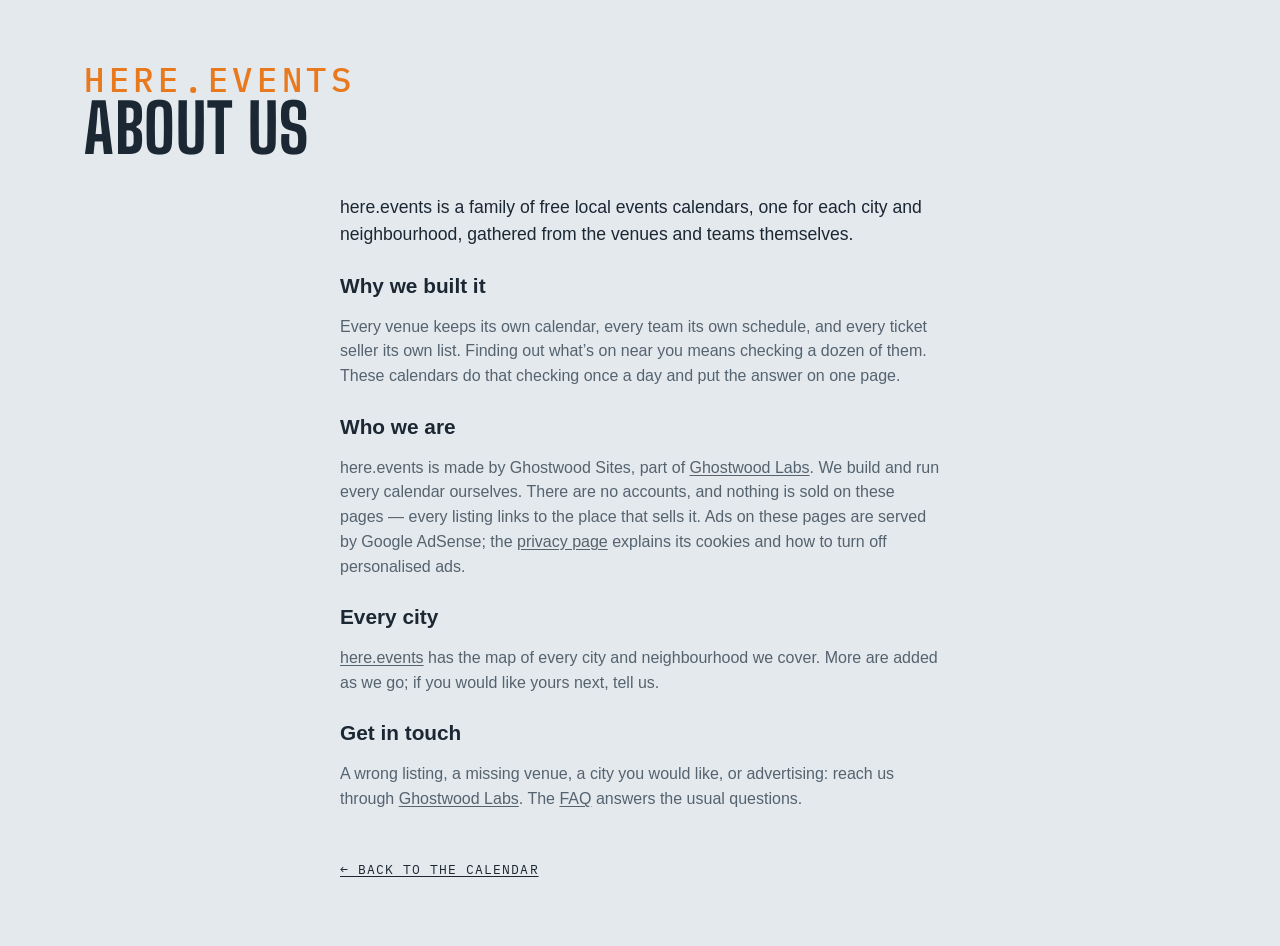
==== commit 8fe959d9: "Footer: a Privacy link to here.events/privacy/; About and FAQ name AdSense instead of "no ads that f" ====
--- a/site/about.html
+++ b/site/about.html
@@ -57,7 +57,7 @@
   <p>Every venue keeps its own calendar, every team its own schedule, and every ticket seller its own list. Finding out what’s on near you means checking a dozen of them. These calendars do that checking once a day and put the answer on one page.</p>
 
   <h2>Who we are</h2>
-  <p>here.events is made by Ghostwood Sites, part of <a href="https://ghostwoodlabs.com/" rel="noopener">Ghostwood Labs</a>. We build and run every calendar ourselves. There are no accounts and no ads that follow you, and nothing is sold on these pages — every listing links to the place that sells it.</p>
+  <p>here.events is made by Ghostwood Sites, part of <a href="https://ghostwoodlabs.com/" rel="noopener">Ghostwood Labs</a>. We build and run every calendar ourselves. There are no accounts, and nothing is sold on these pages — every listing links to the place that sells it. Ads on these pages are served by Google AdSense; the <a href="https://here.events/privacy/">privacy page</a> explains its cookies and how to turn off personalised ads.</p>
 
   <h2>Every city</h2>
   <p><a href="https://here.events/">here.events</a> has the map of every city and neighbourhood we cover. More are added as we go; if you would like yours next, tell us.</p>
--- a/site/styles.css
+++ b/site/styles.css
@@ -398,6 +398,10 @@
 .fp-preset { font-size: .8rem; padding: .4em .85em; min-height: 2rem; }
 .fp-preset:hover { border-color: var(--ink-soft); }
 .fp-preset.is-on { background: var(--ink); color: var(--sky); border-color: var(--ink); }
+/* the panel's foot: Apply, pinned to the bottom edge while the panel scrolls (2026-11-05) */
+.fp-foot { position: sticky; bottom: -1rem; z-index: 1; display: flex; justify-content: flex-end; margin: 1.1rem -1.1rem -1rem; padding: .7rem 1.1rem; background: var(--mist); border-top: 1px solid var(--line); }
+.fp-foot .fp-apply { font-size: .9rem; font-weight: 600; padding: .45em 1.6em; min-height: 2.25rem; background: var(--ink); color: var(--sky); border-color: var(--ink); }
+.fp-foot .fp-apply:hover { background: color-mix(in srgb, var(--ink) 85%, var(--sky)); }
 .fp-group h3 {
   white-space: nowrap; /* never wraps (Steve, 2026-09-22) */
   font-family: var(--mono); font-size: .68rem; text-transform: uppercase;
@@ -862,6 +866,7 @@
 .pop-filter { display: flex; justify-content: center; gap: .5em; align-items: center; cursor: pointer; font-weight: 600; font-size: .88rem; margin: 0 0 .8rem; }
 .pop-filter input { accent-color: var(--ink); }
 .pop-filter[hidden] { display: none; } /* an author display beats the hidden attribute: say it outright (Teams mode has no filter to include) */
+.pop-filter-note { margin: -.45rem 0 .9rem; font-size: .68rem; } /* the filter row's footnote: the calendar keeps the filters it was added with (2026-11-05) */
 
 /* ---- share / embed: a <details> in the footer that opens UPWARD, its body
    floating over the list ---- */
@@ -971,6 +976,7 @@
 footer .foot-link { order: 1; } /* Advertise, Embed, Sources */
 footer #embed { order: 2; }
 footer #sources { order: 3; } /* a page link since 2026-10-29, still last on the row */
+footer #contact { order: 4; } /* the mailto, after Sources (2026-11-05) */
 /* the Advertise link: dressed as the Sources / Embed labels, after them */
 footer .foot-link { position: relative; top: -.5px; display: inline-flex; align-items: center; gap: .4rem; /* measured half a pixel under its neighbours' labels (Steve, 2026-09-15) */ font-family: var(--mono); font-size: .9rem; text-transform: uppercase; letter-spacing: .08em; color: var(--ink); text-decoration: none; padding: .2rem 0; white-space: nowrap; }
 footer .foot-link:hover { color: var(--ink-soft); }
@@ -1957,16 +1963,20 @@
 .lm-road { fill: none; stroke: var(--road); stroke-linecap: round; stroke-linejoin: round; stroke-width: calc(var(--u, 1) * .6); opacity: .45; }
 .lm-road-primary, .lm-road-trunk { stroke-width: calc(var(--u, 1) * .9); opacity: .6; }
 .lm-road-motorway { stroke-width: calc(var(--u, 1) * 1.5); opacity: .8; }
+.lm-boundary { fill: none; stroke: var(--lm-dot); stroke-width: calc(var(--u, 1) * 1.3); stroke-dasharray: calc(var(--u, 1) * 6) calc(var(--u, 1) * 3.5); stroke-linecap: round; stroke-linejoin: round; opacity: .7; pointer-events: none; } /* the city's or neighbourhood's own line (build-local-map.mjs `boundary`): dashed, the map dots' orange, over the roads and under the labels and pins */
 .lm-town { font-family: var(--mono); font-weight: 500; letter-spacing: .08em; text-transform: uppercase; fill: var(--ink-soft); paint-order: stroke; stroke: var(--mist); stroke-width: calc(var(--u, 1) * 3); stroke-linejoin: round; pointer-events: none; }
 .lm-town-dot { fill: var(--ink-soft); }
 .lm-water-name { font-family: var(--body); font-style: italic; letter-spacing: .04em; fill: color-mix(in srgb, var(--ink) 55%, #4da3f0); pointer-events: none; }
 .lm-peak { fill: none; stroke: var(--ink-soft); stroke-width: calc(var(--u, 1) * 1.2); stroke-linejoin: round; }
 .lm-peak-name { font-family: var(--mono); letter-spacing: .06em; fill: var(--ink-soft); opacity: .8; paint-order: stroke; stroke: var(--mist); stroke-width: calc(var(--u, 1) * 3); pointer-events: none; }
+:root { --lm-dot: #e8791d; } /* the map's dots: the Ghostwood orange, one shade per theme (Steve, 2026-10-30) */
+:root[data-theme="dark"] { --lm-dot: #f08a33; }
+@media (prefers-color-scheme: dark) { :root:not([data-theme="light"]) { --lm-dot: #f08a33; } }
 .lm-pin { cursor: pointer; outline: none; }
-.lm-pin circle { stroke: var(--mist); stroke-width: calc(var(--u, 1) * 1.6); transition: stroke-width .12s; }
-.lm-pin.is-empty circle { fill: var(--mist); stroke: var(--pin); stroke-dasharray: calc(var(--u, 1) * 2) calc(var(--u, 1) * 2); } /* nothing upcoming under the filters: a hollow ring in the room's colour */
+.lm-pin circle { fill: var(--pin); stroke: var(--mist); stroke-width: calc(var(--u, 1) * 1.6); transition: stroke-width .12s; }
+.lm-pin.is-empty circle { fill: var(--mist); stroke: var(--pin); stroke-dasharray: calc(var(--u, 1) * 2) calc(var(--u, 1) * 2); } /* nothing upcoming under the filters: a hollow ring */
 .lm-pin:hover circle, .lm-pin:focus-visible circle, .lm-pin.is-open circle { stroke: var(--ink); stroke-width: calc(var(--u, 1) * 2.4); }
-.lm-pin .lm-n { font-family: var(--mono); font-weight: 700; fill: var(--mist); text-anchor: middle; pointer-events: none; }
+.lm-pin .lm-n { font-family: var(--mono); font-weight: 700; fill: #141a20; text-anchor: middle; pointer-events: none; }
 .lm-pin.is-empty .lm-n { fill: var(--pin); }
 .lm-pin .lm-name { font-family: var(--body); font-weight: 600; fill: var(--ink); paint-order: stroke; stroke: var(--mist); stroke-width: calc(var(--u, 1) * 3.2); stroke-linejoin: round; pointer-events: none; }
 .lm-pin.is-empty .lm-name { fill: var(--ink-soft); font-weight: 500; }
@@ -1978,19 +1988,24 @@
 .lm-zoom button[data-z="me"] { margin-top: .3rem; } /* the crosshair: the visitor's own spot, a little apart from the zoom */
 .lm-zoom button.is-busy { opacity: .5; cursor: progress; }
 .lm-zoom button[aria-pressed="true"] { color: #2f7fd6; border-color: #2f7fd6; }
-.lm-city { cursor: pointer; }
-.lm-city-dot { fill: #1f8a4c; stroke: #fff; stroke-width: calc(var(--u, 1) * 1.5); }
-.lm-sign-board { fill: #0f7a45; stroke: #fff; stroke-width: calc(var(--u, 1) * 1); } /* one thin white line as the board's edge (Steve, 2026-10-26: 'the white border should actually be the border') */
-.lm-sign-hit { fill: #fff; opacity: 0; }
-.lm-city:hover .lm-sign-hit, .lm-city:focus-visible .lm-sign-hit { opacity: .14; }
-.lm-sign-name, .lm-sign-mi { font-family: var(--body); font-weight: 700; letter-spacing: .01em; fill: #fff; pointer-events: none; }
-.lm-sign-name { letter-spacing: .03em; }
+.lm-zoom button[data-z="cities"] { margin-top: .3rem; } /* Switch City (and Switch Neighbourhood under it): the other sites, a little apart from the zoom — in place of the green signposts (Steve, 2026-10-31) */
+.lm-zoom button[aria-expanded="true"] { color: var(--ink); border-color: var(--ink); }
+.lm-switch .lm-sw-list { list-style: none; margin: .1rem 0 .35rem; padding: 0; }
+.lm-switch .lm-sw-row { display: flex; align-items: baseline; gap: .55rem; padding: .45rem .1rem; border-top: 1px solid var(--line); color: var(--ink); text-decoration: none; font: 500 .9rem/1.25 var(--body); }
+.lm-switch li:first-child .lm-sw-row { border-top: 0; }
+.lm-switch a.lm-sw-row:hover .lm-sw-name, .lm-switch a.lm-sw-row:focus-visible .lm-sw-name { text-decoration: underline; text-underline-offset: .15em; }
+.lm-switch .lm-sw-name { flex: 1; min-width: 0; overflow: hidden; text-overflow: ellipsis; white-space: nowrap; }
+.lm-switch .lm-sw-tag { flex: none; font-family: var(--mono); font-size: .62rem; letter-spacing: .08em; text-transform: uppercase; color: var(--ink-soft); }
+.lm-switch .lm-sw-far { flex: none; font-family: var(--mono); font-size: .72rem; letter-spacing: .04em; color: var(--ink-soft); }
+.lm-switch .is-here .lm-sw-row { font-weight: 700; }
+.lm-switch .is-here .lm-sw-row::after { content: '✓'; flex: none; color: var(--ink-soft); }
+.lm-caption .lm-reset { font: inherit; letter-spacing: inherit; text-transform: inherit; color: var(--ink); background: none; border: 0; border-bottom: 1px solid currentColor; border-radius: 0; padding: 0; cursor: pointer; } /* the filters leave nothing on the map: one tap back to the default (Steve, 2026-10-31) */
+.lm-caption .lm-reset[hidden] { display: none; }
 .lm-me-dot { fill: #2f7fd6; stroke: var(--mist); stroke-width: calc(var(--u, 1) * 2); }
 .lm-me-acc { fill: #2f7fd6; fill-opacity: .14; stroke: #2f7fd6; stroke-opacity: .45; stroke-width: calc(var(--u, 1) * .8); animation: lm-pulse 2.4s ease-out infinite; transform-box: fill-box; transform-origin: center; }
 @keyframes lm-pulse { 0% { fill-opacity: .22; } 100% { fill-opacity: .08; } }
 .lm-pin.is-city circle { opacity: .78; } /* the rest of the city on a neighbourhood map: a shade quieter than the neighbourhood's own rooms */
 .lm-pin.is-city .lm-name { font-weight: 500; fill: var(--ink-soft); }
-.lm-pin .lm-stack { stroke: var(--mist); stroke-width: calc(var(--u, 1) * 1.6); } /* a group of venues (Steve, 2026-10-28): the next venues' discs peek out behind the first */
 .lm-pin.is-group .lm-name { font-weight: 700; }
 /* a group's card: one row a venue, folded like a reddit thread — [+] opens its next events under a thread line, [–] folds them */
 .lm-pop .lm-tree { margin: 0 0 .3rem; }
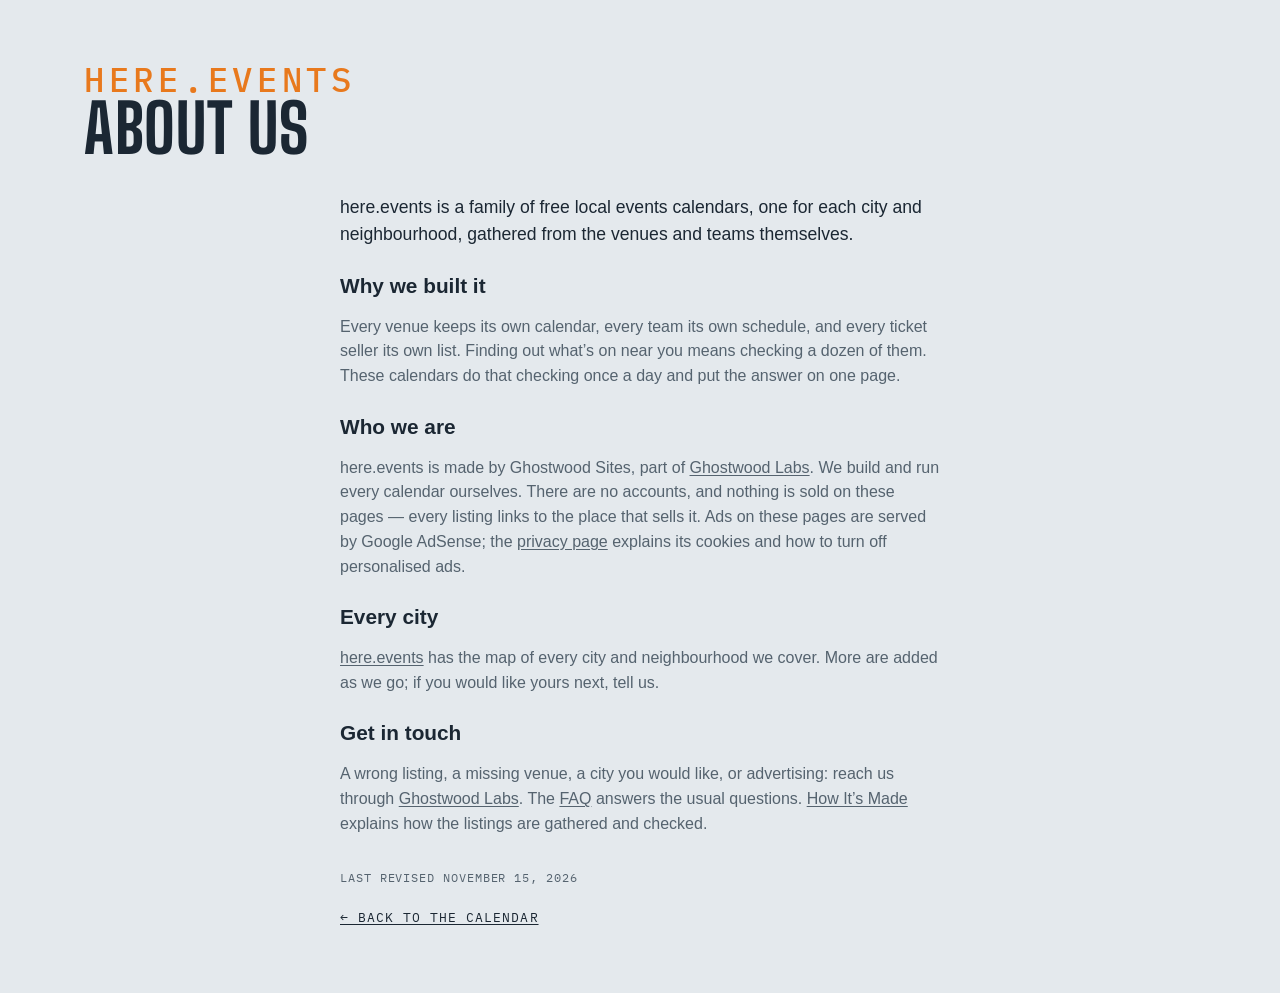
==== commit 6d4ffa5b: "How It's Made page, Updated line, truthful sitemap dates A page on how the calendar is curated, link" ====
--- a/site/about.html
+++ b/site/about.html
@@ -63,8 +63,9 @@
   <p><a href="https://here.events/">here.events</a> has the map of every city and neighbourhood we cover. More are added as we go; if you would like yours next, tell us.</p>
 
   <h2>Get in touch</h2>
-  <p>A wrong listing, a missing venue, a city you would like, or advertising: reach us through <a href="https://ghostwoodlabs.com/" rel="noopener">Ghostwood Labs</a>. The <a href="faq.html">FAQ</a> answers the usual questions.</p>
+  <p>A wrong listing, a missing venue, a city you would like, or advertising: reach us through <a href="https://ghostwoodlabs.com/" rel="noopener">Ghostwood Labs</a>. The <a href="faq.html">FAQ</a> answers the usual questions. <a href="how.html">How It’s Made</a> explains how the listings are gathered and checked.</p>
 
+  <p class="ad-revised">Last revised <time datetime="2026-11-15">November 15, 2026</time></p>
   <a class="ad-back" href="./">← Back to the calendar</a>
 </main>
 </body>
--- a/site/styles.css
+++ b/site/styles.css
@@ -991,6 +991,11 @@
 .ad-page p, .ad-page li { color: var(--ink-soft); line-height: 1.55; }
 .ad-page ul { padding-left: 1.2rem; }
 .ad-page .ad-lead { font-size: 1.1rem; color: var(--ink); }
+.updated { margin: 1rem 0 -.6rem; font-family: var(--mono); font-size: .72rem; letter-spacing: .08em; text-transform: uppercase; color: var(--ink-soft); }
+.updated a { color: var(--ink); }
+body:has(#mapView:not([hidden])) .updated { display: none; }
+.ad-page .ad-revised { margin-top: 2rem; font-family: var(--mono); font-size: .72rem; letter-spacing: .08em; text-transform: uppercase; }
+.ad-page .ad-revised + .ad-back { margin-top: .6rem; }
 .ad-page .ad-back { display: inline-block; margin-top: 2rem; font-family: var(--mono); font-size: .8rem; text-transform: uppercase; letter-spacing: .08em; color: var(--ink); }
 footer .share summary { font-size: .9rem; white-space: nowrap; }
 .foot-inner.is-tight .share summary span, .foot-inner.is-tighter .gw-credit {
